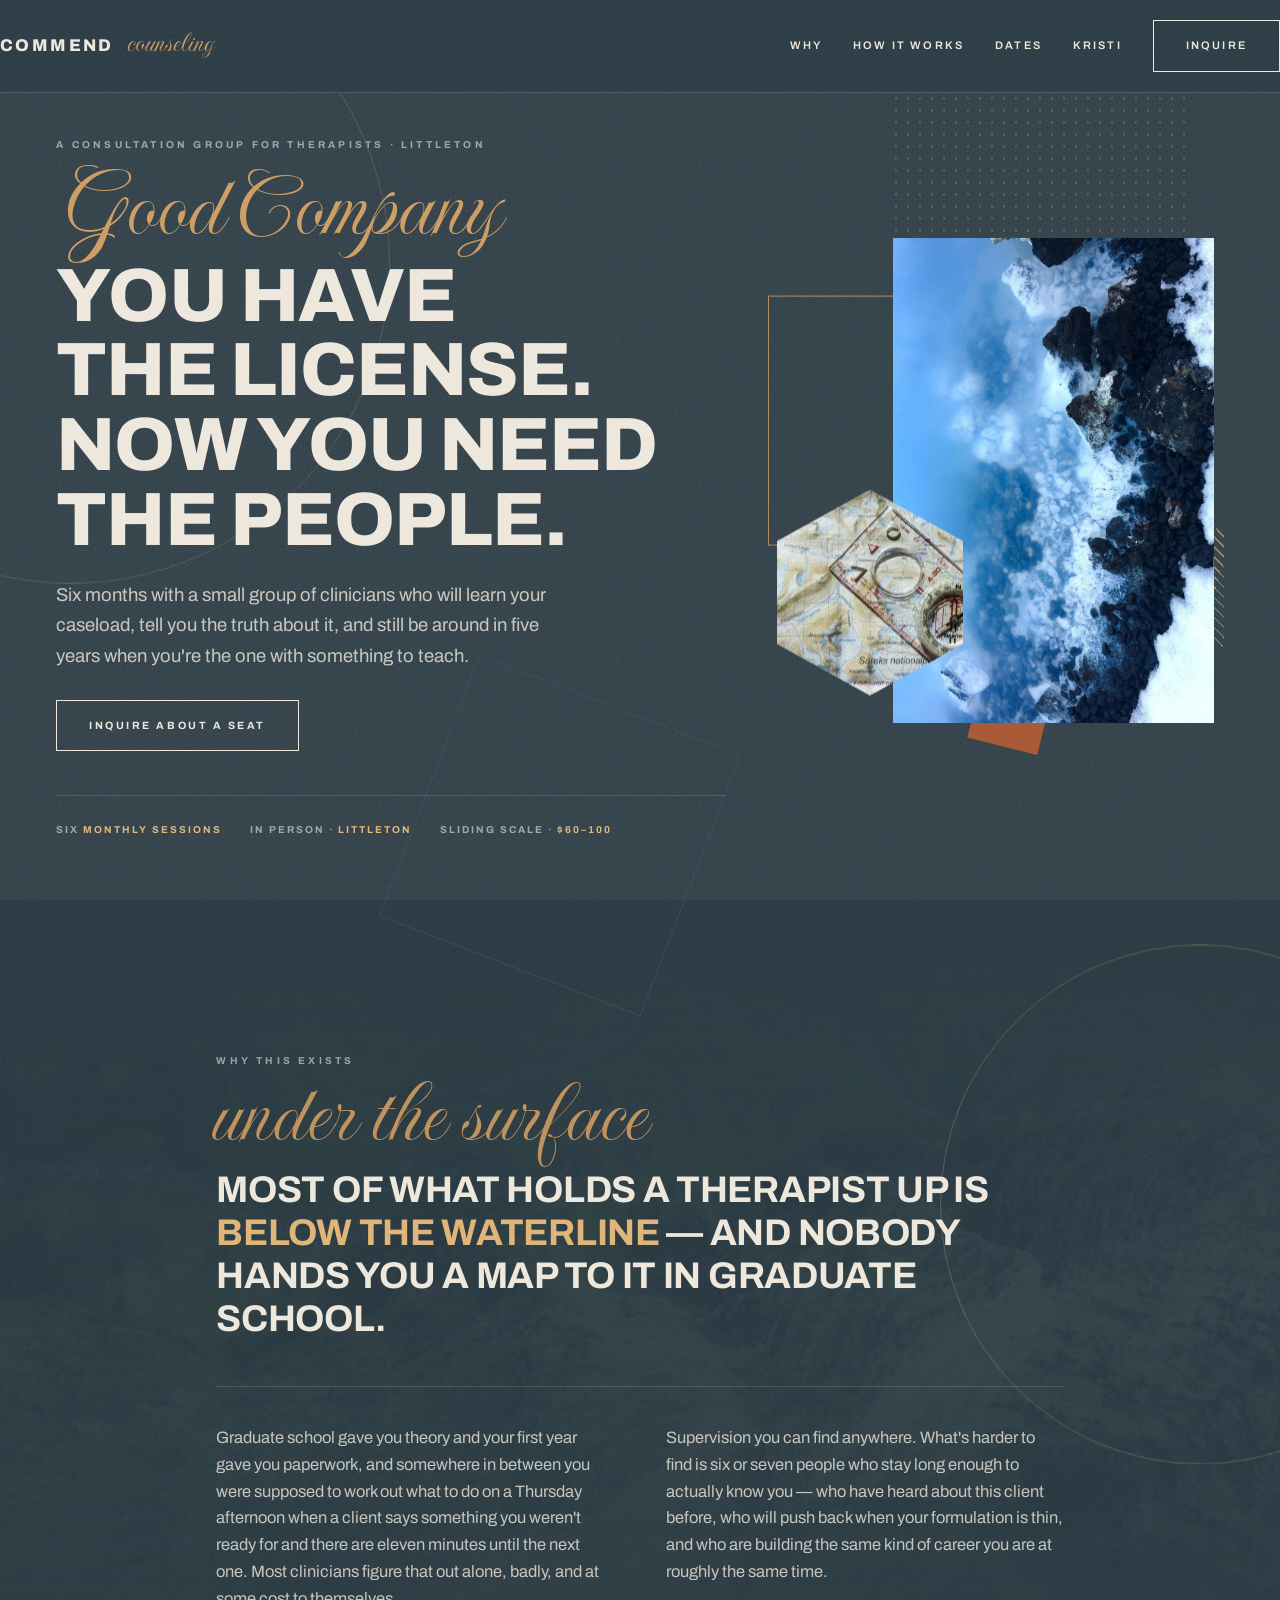
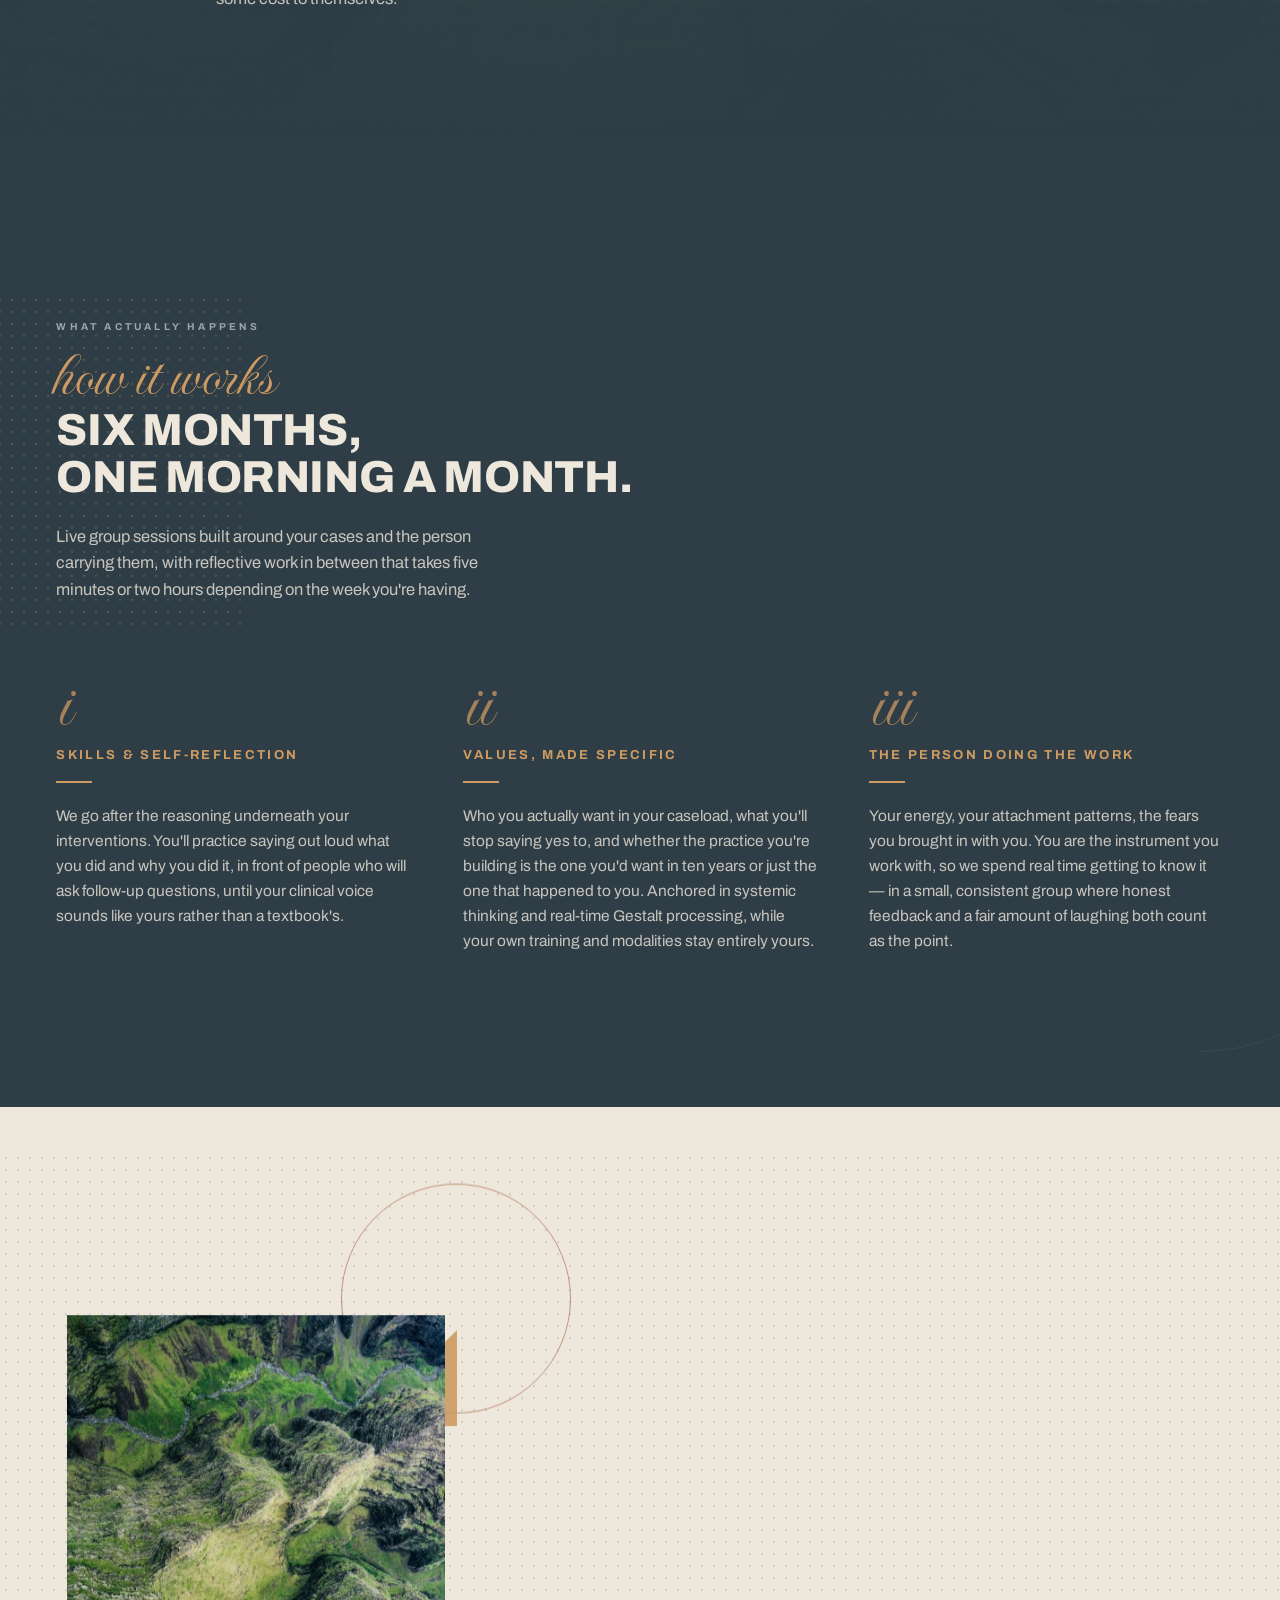
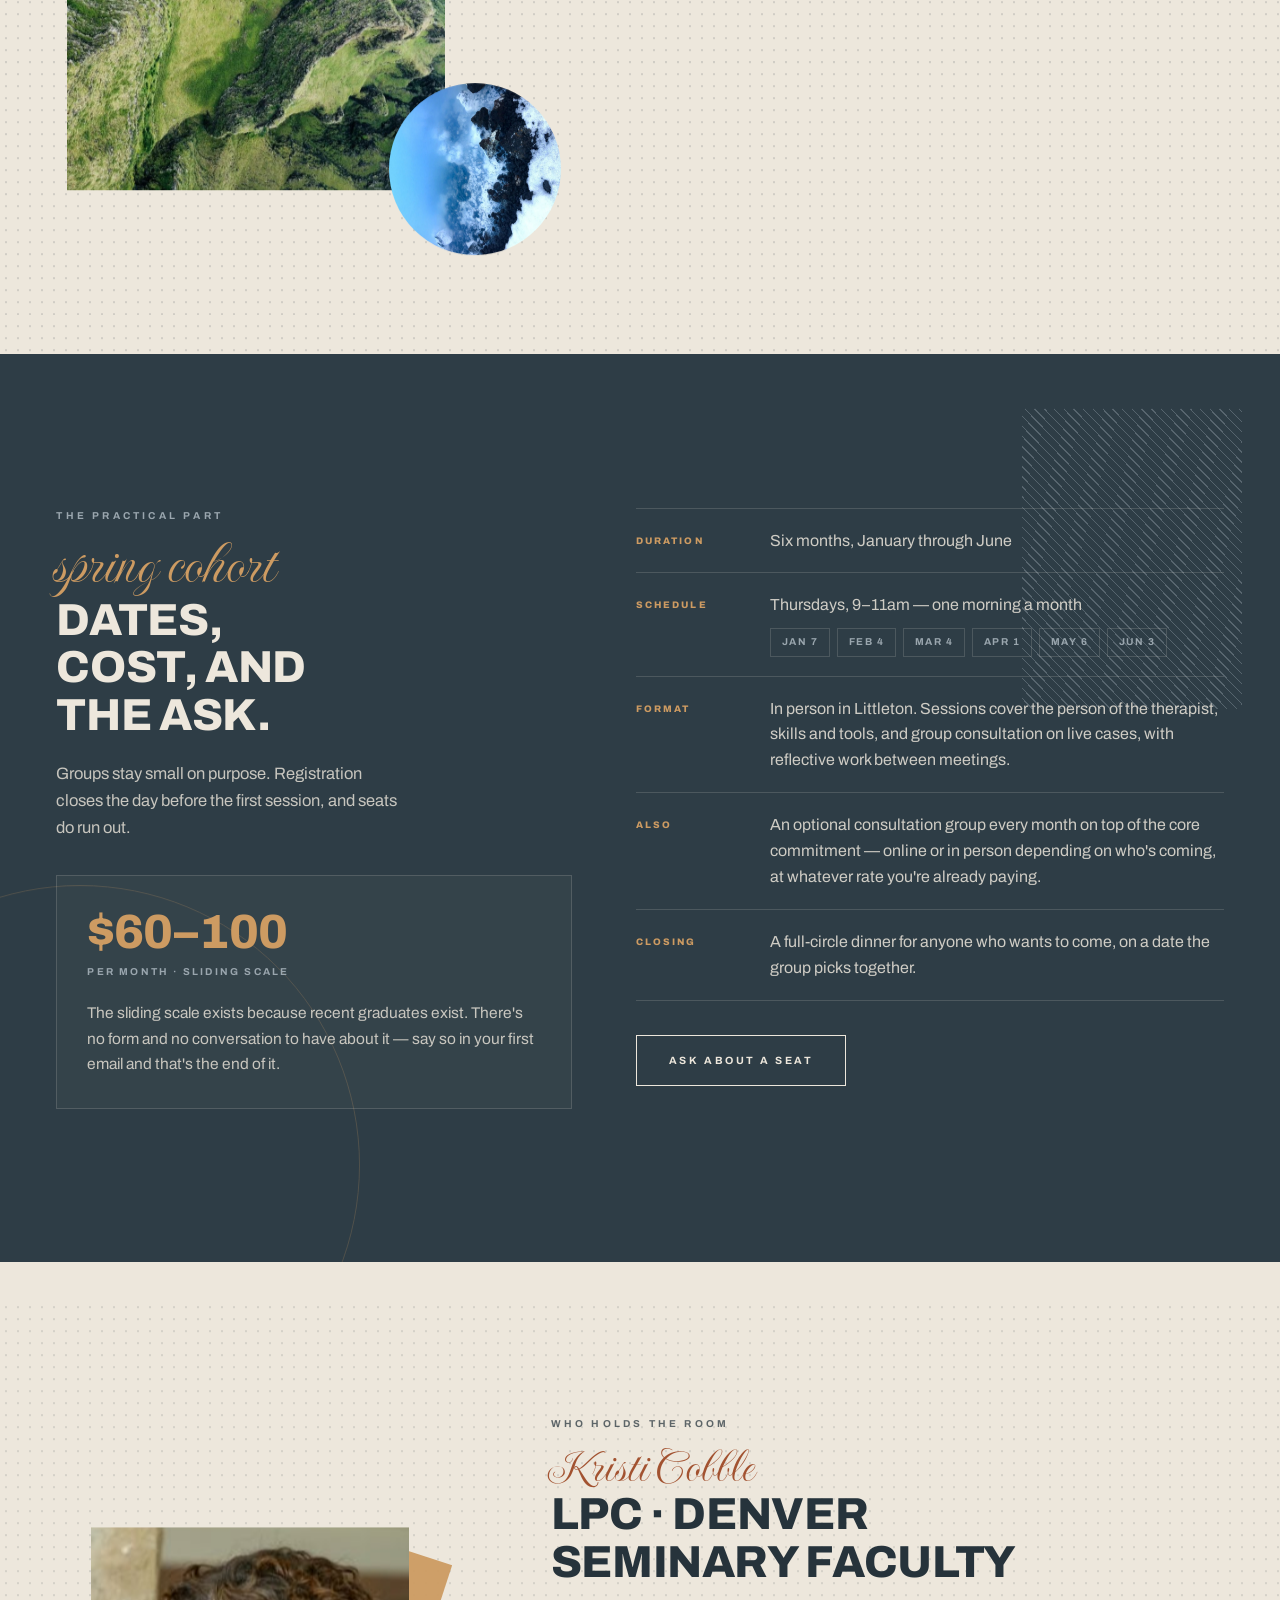
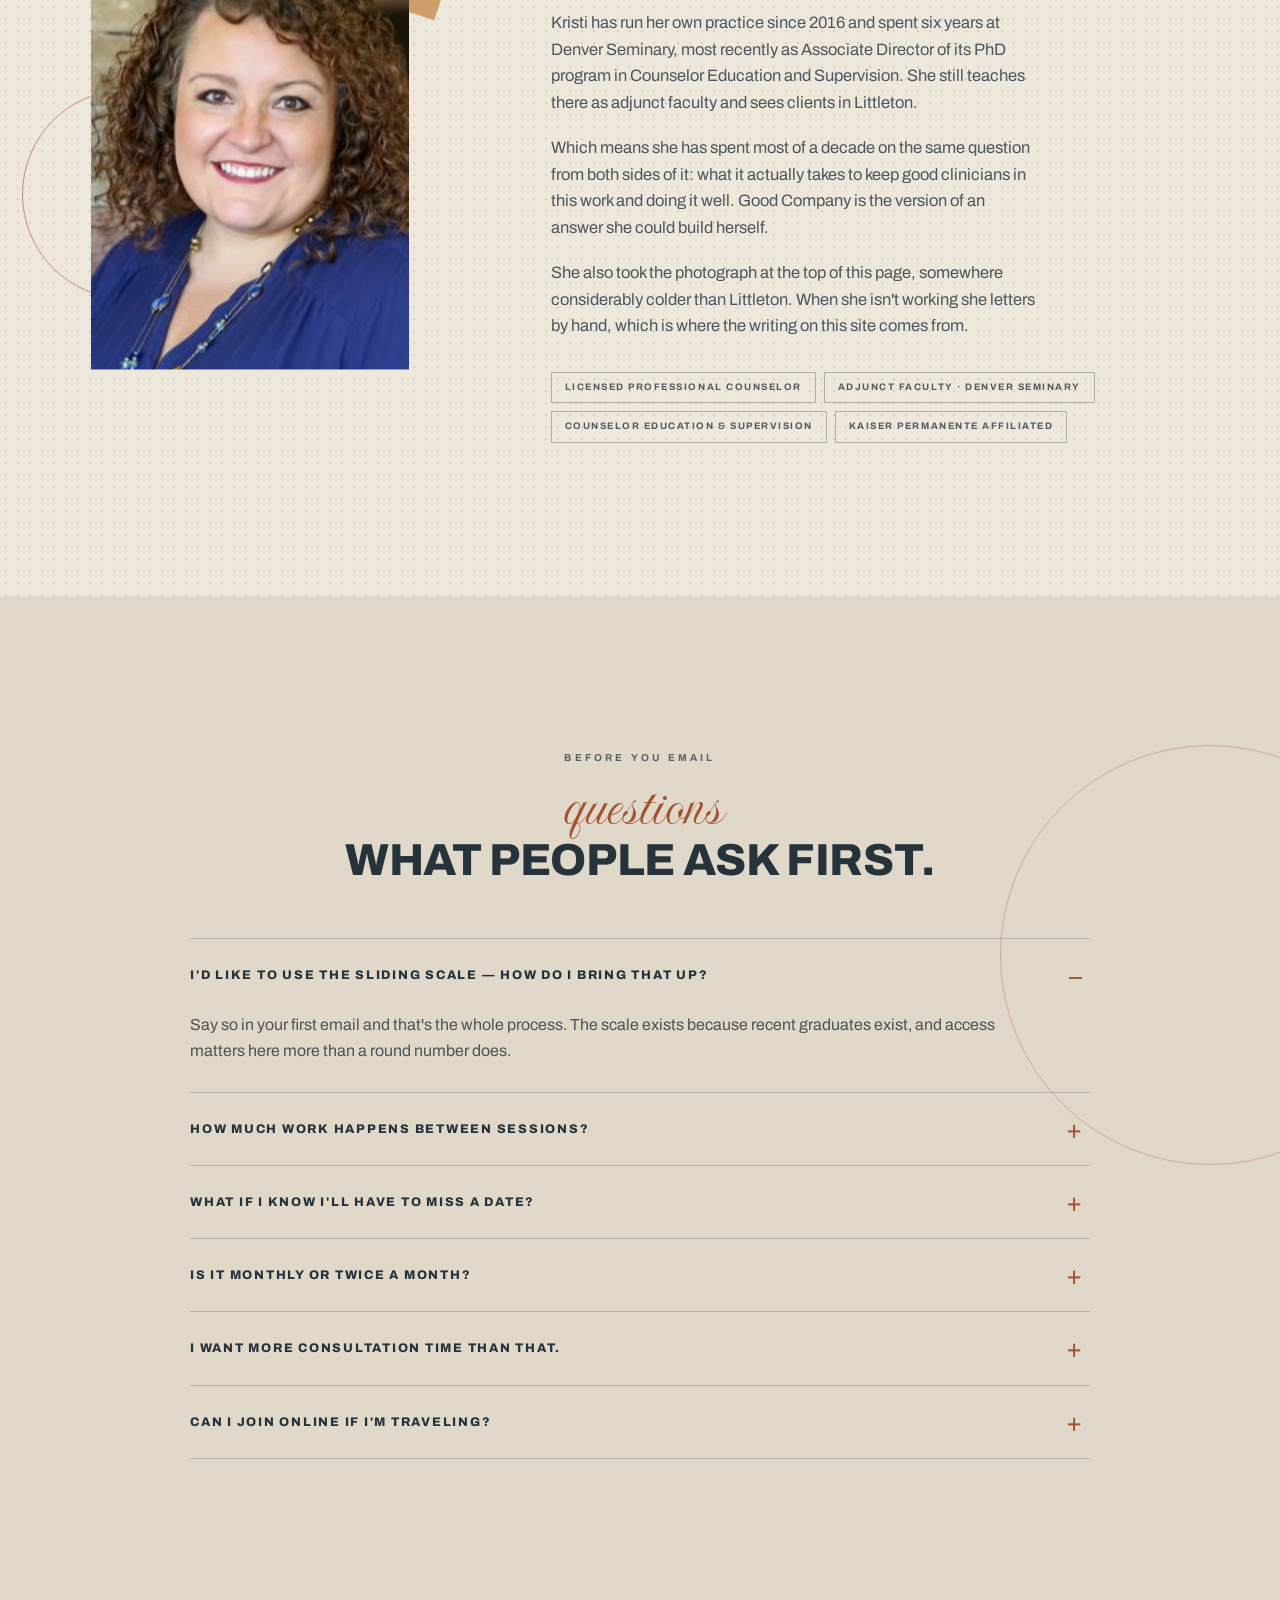
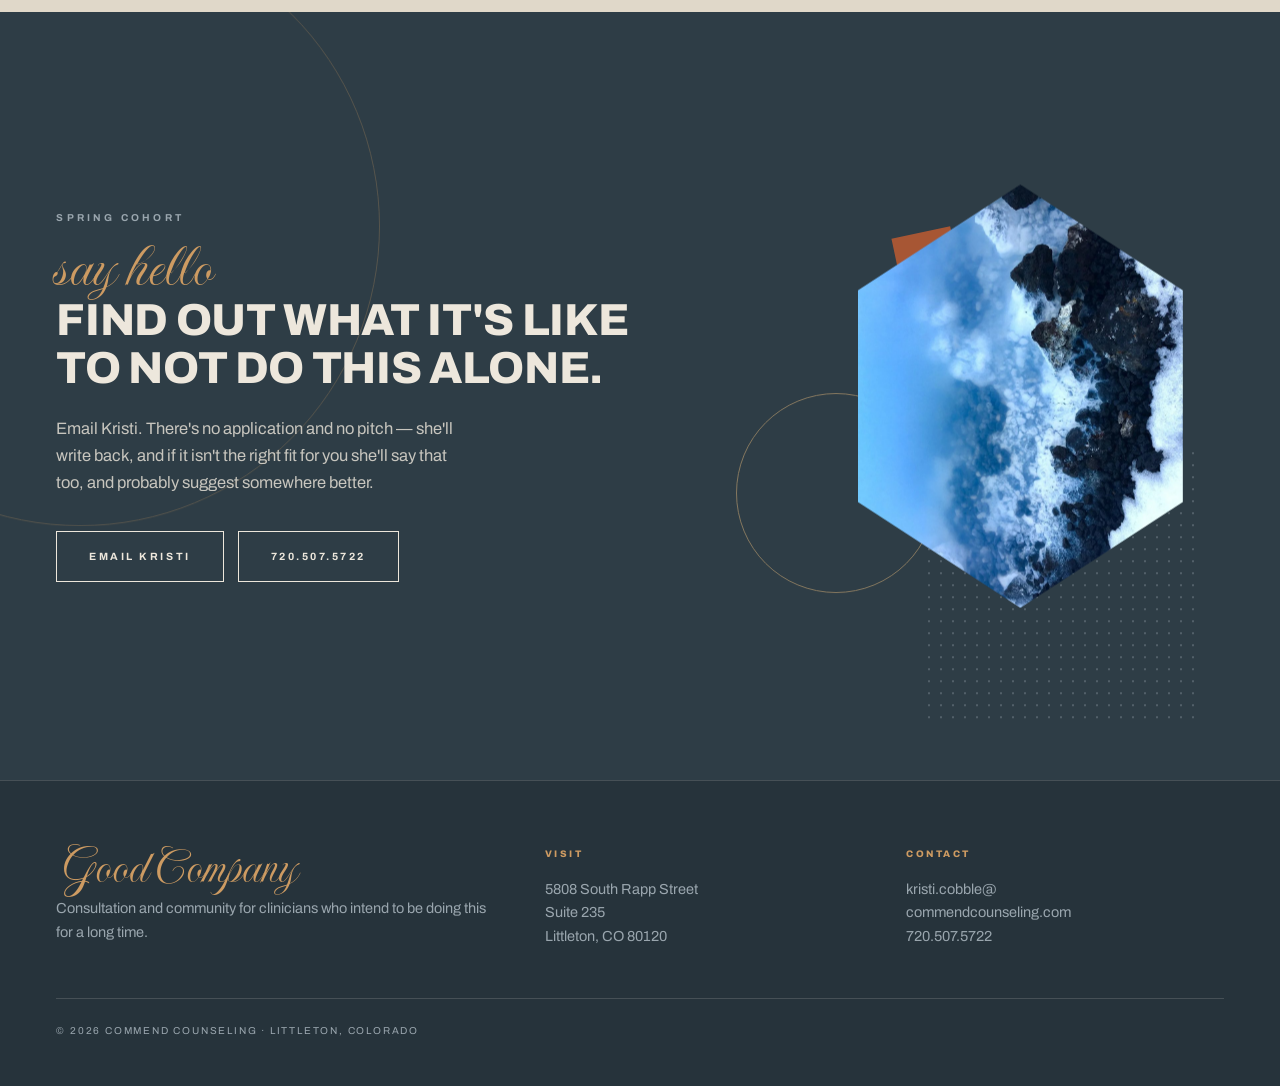
==== index.html @ 07014cbd "Commend Counseling homepage visual direction" ====
<!DOCTYPE html>
<html lang="en">
<head>
<meta charset="utf-8">
<meta name="viewport" content="width=device-width, initial-scale=1">
<title>Good Company — A Consultation Group for Therapists · Commend Counseling, Littleton CO</title>
<meta name="description" content="A six-month consultation group in Littleton, Colorado for therapists early in private practice. Monthly in-person sessions, case consultation, and a small group that stays. Led by Kristi Cobble, LPC.">
<link rel="canonical" href="https://losmanzanos.github.io/Kristi/">
<meta name="theme-color" content="#2E3D46">
<meta name="robots" content="noindex,nofollow">

<meta property="og:type" content="website">
<meta property="og:site_name" content="Commend Counseling">
<meta property="og:url" content="https://losmanzanos.github.io/Kristi/">
<meta property="og:title" content="Good Company — a consultation group for therapists">
<meta property="og:description" content="A six-month consultation group in Littleton, Colorado for therapists early in private practice. Monthly in-person sessions, case consultation, and a small group that stays. Led by Kristi Cobble, LPC.">
<meta property="og:image" content="https://losmanzanos.github.io/Kristi/og-image.jpg">
<meta property="og:image:width" content="1200">
<meta property="og:image:height" content="630">
<meta property="og:image:alt" content="Glacial water meeting black volcanic rock, with the words You have the license. Now you need the people.">

<meta name="twitter:card" content="summary_large_image">
<meta name="twitter:title" content="Good Company — a consultation group for therapists">
<meta name="twitter:description" content="A six-month consultation group in Littleton, Colorado for therapists early in private practice. Monthly in-person sessions, case consultation, and a small group that stays. Led by Kristi Cobble, LPC.">
<meta name="twitter:image" content="https://losmanzanos.github.io/Kristi/og-image.jpg">

<link rel="icon" href="favicon-32.png" sizes="32x32" type="image/png">
<link rel="icon" href="icon-512.png" sizes="512x512" type="image/png">
<link rel="apple-touch-icon" href="apple-touch-icon.png">

<link rel="preconnect" href="https://fonts.googleapis.com">
<link rel="preconnect" href="https://fonts.gstatic.com" crossorigin>
<link href="https://fonts.googleapis.com/css2?family=Archivo:wght@400;500;600;700;800&family=Imperial+Script&display=swap" rel="stylesheet">
<style>
:root{
  /* ground — deep slate, not black */
  --slate:#2E3D46;
  --slate-dp:#26333B;
  --slate-lt:#3B4C56;
  --line:rgba(237,231,220,.16);

  /* warm relief */
  --bone:#EDE7DC;
  --bone-2:#E0D8C9;

  /* warmth — lightness corrected for AA at small sizes */
  --brass:#CD9B62;      /* 4.52:1 on slate  (was #C89153 = 4.08, failed) */
  --brass-lt:#DFB57A;   /* 5.89:1 on slate */
  --ember:#A25230;      /* 4.51:1 on bone   (was #AE5834 = 4.02, failed) */
  --ember-lt:#AE5834;   /* decorative only, large sizes */

  --mute:#9AA6AE;       /* 4.51:1 on slate  (was #93A0A8 = 4.18, failed) */

  --sans:"Archivo","Helvetica Neue",Arial,sans-serif;
  --hand:"Imperial Script",cursive;

  --maxw:1300px;
  --gutter:clamp(20px,4.4vw,64px);
  --sy:clamp(95px,12vw,175px);
}
*{box-sizing:border-box;margin:0;padding:0}
html{scroll-behavior:smooth}
body{
  font-family:var(--sans);background:var(--slate);color:var(--bone);
  opacity:0;transition:opacity .28s ease;

  -webkit-font-smoothing:antialiased;overflow-x:hidden;line-height:1.62;font-size:16.5px;
}
img{display:block;max-width:100%}
.wrap{max-width:var(--maxw);margin:0 auto;padding:0 var(--gutter);position:relative;z-index:4}

.grain{position:fixed;inset:0;z-index:900;pointer-events:none;opacity:.34;mix-blend-mode:overlay}
.grain svg{width:100%;height:100%}

/* ---------- geometry (v3 vocabulary, v4 palette) ---------- */
.geo{position:absolute;pointer-events:none;z-index:1;will-change:transform}
.g-frame{border:1.5px solid currentColor}
.g-ring{border:1.5px solid currentColor;border-radius:50%}
.g-arc{border:1.5px solid currentColor;border-radius:50%;
  clip-path:polygon(50% 50%,100% 0,100% 100%,50% 100%)}
.g-fill{background:currentColor}
.g-dot{background-image:radial-gradient(currentColor 1.1px,transparent 1.1px);background-size:12px 12px}
.g-hatch{background-image:repeating-linear-gradient(46deg,currentColor 0 1px,transparent 1px 7px)}

.cut-hex{clip-path:polygon(50% 0,100% 25%,100% 75%,50% 100%,0 75%,0 25%)}
.cut-tri{clip-path:polygon(0 100%,100% 100%,100% 0)}

/* photo shapes — natural color, no overlays */
.ph{position:absolute;overflow:hidden;z-index:2;will-change:transform}
.ph img{width:100%;height:100%;object-fit:cover}
.sh-circ{border-radius:50%}

/* ---------- nav ---------- */
nav{position:sticky;top:0;z-index:100;background:rgba(46,61,70,.93);backdrop-filter:blur(12px);
  border-bottom:1px solid var(--line)}
.nav-in{display:flex;align-items:center;justify-content:space-between;gap:28px;padding:20px 0}
.brand{text-decoration:none;display:flex;align-items:baseline;gap:12px}
.brand b{font-size:17px;font-weight:800;letter-spacing:.14em;text-transform:uppercase;color:var(--bone)}
.brand i{font-family:var(--hand);font-style:normal;font-size:30px;color:var(--brass);line-height:.7}
.nav-links{display:flex;gap:clamp(16px,2.4vw,36px);align-items:center}
.nav-links a{color:var(--bone);text-decoration:none;font-size:11px;letter-spacing:.2em;
  text-transform:uppercase;font-weight:600;transition:color .3s}
.nav-links a:hover{color:var(--brass-lt)}

.btn{display:inline-block;border:1.5px solid currentColor;color:var(--bone);
  padding:16px 32px;font-size:10.5px;letter-spacing:.24em;text-transform:uppercase;
  font-weight:700;text-decoration:none;transition:background .35s,color .35s,border-color .35s}
.btn:hover{background:var(--brass);border-color:var(--brass);color:var(--slate-dp)}
.btn-dark{color:var(--slate-dp)}
.btn-dark:hover{background:var(--slate-dp);border-color:var(--slate-dp);color:var(--bone)}

/* ---------- type ---------- */
h1{font-size:clamp(38px,5.9vw,84px);line-height:.99;text-transform:uppercase;font-weight:800;letter-spacing:-.012em;text-wrap:balance;overflow-wrap:break-word}
h2{font-size:clamp(26px,3.5vw,46px);line-height:1.06;text-transform:uppercase;font-weight:800;letter-spacing:-.008em;text-wrap:balance;overflow-wrap:break-word}
h3{font-size:13px;letter-spacing:.18em;text-transform:uppercase;font-weight:700;color:var(--brass)}
.hand{font-family:var(--hand);font-weight:400;line-height:.78;letter-spacing:0;text-transform:none;color:var(--brass);display:block}
.hand-xl{font-size:clamp(50px,7.2vw,100px);opacity:.92}
.hand-lg{font-size:clamp(38px,4.9vw,66px)}
.hand-hero{font-size:clamp(58px,7.6vw,112px);line-height:.82}
.hand-md{font-size:clamp(32px,3.9vw,50px)}
.eyebrow{font-size:10px;letter-spacing:.32em;text-transform:uppercase;color:var(--mute);font-weight:700;display:block;margin-bottom:16px}
p{color:rgba(237,231,220,.80);font-size:16.5px}
.lead{font-size:18.5px;line-height:1.66;max-width:46ch}
.lt{background:var(--bone);color:var(--slate-dp)}
.lt h1,.lt h2{color:var(--slate-dp)}
.lt p{color:rgba(38,51,59,.80)}
.lt .eyebrow{color:rgba(38,51,59,.72)}      /* 4.55:1 — was .52 and failed */
.lt .hand{color:var(--ember)}
.lt h3{color:var(--ember)}

section{position:relative;overflow:hidden}
.sec{padding:var(--sy) 0}

/* ---------- hero ---------- */
.hero{padding:clamp(20px,2.6vw,40px) 0 clamp(32px,4vw,60px);
  min-height:calc(100vh - var(--navh,76px));
  min-height:calc(100svh - var(--navh,76px));
  display:flex;align-items:center}
/* --hs is set by script when the block is taller than the first screen */
.hero-copy{--hs:1}
.hero-copy h1{font-size:calc(clamp(38px,5.9vw,84px) * var(--hs))}
.hero-copy .hand-hero{font-size:calc(clamp(58px,7.6vw,112px) * var(--hs))}
.hero-copy .lead{font-size:calc(18.5px * var(--hs));margin-top:calc(22px * var(--hs))}
.hero-copy .eyebrow{margin-bottom:calc(14px * var(--hs))}
.hero-facts{margin-top:calc(30px * var(--hs));padding-top:calc(20px * var(--hs))}
.hero-in{display:grid;grid-template-columns:1.2fr .8fr;gap:clamp(26px,4vw,58px);align-items:center;width:100%}
.hero-copy{position:relative;z-index:6}
.hero-stage{position:relative;height:clamp(340px,42vw,505px)}
.hero-facts{display:flex;flex-wrap:wrap;gap:28px;margin-top:44px;padding-top:26px;border-top:1px solid var(--line)}
.hero-facts div{font-size:10px;letter-spacing:.2em;text-transform:uppercase;color:var(--mute);font-weight:700}
.hero-facts b{color:var(--brass-lt);font-weight:700}

/* ---------- statement ---------- */
.stmt-bg{position:absolute;inset:0;z-index:0}
.stmt-bg img{width:100%;height:124%;object-fit:cover;object-position:50% 38%;opacity:.28}
.stmt-bg::after{content:"";position:absolute;inset:0;
  background:linear-gradient(180deg,var(--slate) 1%,rgba(46,61,70,.74) 45%,var(--slate) 99%)}
.stmt-in{position:relative;z-index:5;max-width:960px}
.stmt-big{font-size:clamp(23px,2.9vw,39px);line-height:1.15;font-weight:700;text-transform:uppercase;letter-spacing:-.008em;margin-bottom:36px}
.stmt-big u{text-decoration:none;color:var(--brass-lt)}
.stmt-cols{display:grid;grid-template-columns:1fr 1fr;gap:52px;margin-top:46px;padding-top:38px;border-top:1px solid var(--line)}

/* ---------- three ---------- */
.three-head{max-width:760px;margin-bottom:74px}
.three-grid{display:grid;grid-template-columns:repeat(3,1fr);gap:clamp(26px,4vw,56px);position:relative;z-index:4}
.step .n{font-family:var(--hand);font-size:74px;line-height:.7;color:var(--brass);opacity:.75;display:block;margin-bottom:16px}
.step h3{margin-bottom:14px}
.step .hr{width:36px;height:2px;background:var(--brass);margin-bottom:20px}
.step p{font-size:15.5px}

/* ---------- quote ---------- */
.q-in{display:grid;grid-template-columns:1fr 1.1fr;gap:clamp(30px,5vw,78px);align-items:center}
.q-stage{position:relative;height:clamp(400px,48vw,540px)}
.q-text{font-size:clamp(22px,2.7vw,35px);line-height:1.14;font-weight:800;text-transform:uppercase;letter-spacing:-.01em}
.q-attr{margin-top:28px;font-size:10px;letter-spacing:.26em;text-transform:uppercase;color:var(--ember);font-weight:700}

/* ---------- details ---------- */
.d-in{display:grid;grid-template-columns:1fr 1.14fr;gap:clamp(34px,5vw,78px);align-items:start}
.dl{border-top:1px solid var(--line)}
.dl>div{display:grid;grid-template-columns:112px 1fr;gap:22px;padding:19px 0;border-bottom:1px solid var(--line)}
.dl dt{font-size:9.5px;letter-spacing:.22em;text-transform:uppercase;color:var(--brass);font-weight:800;padding-top:6px}
.dl dd{font-size:16px;color:rgba(237,231,220,.84)}
.chips{display:flex;flex-wrap:wrap;gap:7px;margin-top:10px}
.chips span{border:1px solid var(--line);padding:5px 11px;font-size:10px;letter-spacing:.14em;text-transform:uppercase;font-weight:700;color:var(--mute)}
.pricebox{margin-top:34px;border:1.5px solid var(--line);padding:32px 30px;background:rgba(237,231,220,.03)}
.pricebox .n{font-size:48px;font-weight:800;line-height:1;color:var(--brass);letter-spacing:-.02em}
.pricebox small{display:block;font-size:10px;letter-spacing:.22em;text-transform:uppercase;color:var(--mute);font-weight:700;margin:8px 0 20px}

/* ---------- kristi ---------- */
.k-in{display:grid;grid-template-columns:.78fr 1.22fr;gap:clamp(34px,5vw,78px);align-items:center}
.k-stage{position:relative;height:clamp(380px,44vw,470px)}
.k-creds{display:flex;flex-wrap:wrap;gap:8px;margin-top:32px}
.k-creds span{border:1px solid rgba(38,51,59,.3);padding:7px 13px;font-size:9.5px;letter-spacing:.16em;text-transform:uppercase;color:rgba(38,51,59,.78);font-weight:700}

/* ---------- faq ---------- */
.faq-list{max-width:900px;margin:54px auto 0;border-top:1px solid rgba(38,51,59,.22);position:relative;z-index:4}
details{border-bottom:1px solid rgba(38,51,59,.22)}
summary{list-style:none;cursor:pointer;padding:26px 52px 26px 0;position:relative;
  font-size:12.5px;letter-spacing:.14em;text-transform:uppercase;font-weight:800;color:var(--slate-dp);transition:color .3s}
summary::-webkit-details-marker{display:none}
summary:hover{color:var(--ember)}
summary::after{content:"+";position:absolute;right:6px;top:50%;transform:translateY(-50%);font-size:26px;font-weight:400;color:var(--ember);line-height:1}
details[open] summary::after{content:"–"}
details p{padding:0 60px 28px 0;font-size:16px}

/* ---------- contact ---------- */
.c-in{display:grid;grid-template-columns:1.08fr .92fr;gap:clamp(34px,5vw,78px);align-items:center}
.c-stage{position:relative;height:clamp(340px,42vw,460px)}

footer{background:var(--slate-dp);border-top:1px solid var(--line);padding:66px 0 46px;position:relative;z-index:5}
.f-in{display:grid;grid-template-columns:1.4fr 1fr 1fr;gap:44px}
footer a{color:var(--mute);text-decoration:none}
footer a:hover{color:var(--brass-lt)}
.f-h{font-size:9.5px;letter-spacing:.26em;text-transform:uppercase;color:var(--brass);font-weight:800;margin-bottom:16px}
.f-in p{font-size:14.5px;color:var(--mute)}
.f-bot{margin-top:50px;padding-top:24px;border-top:1px solid var(--line);
  font-size:10px;letter-spacing:.18em;text-transform:uppercase;color:var(--mute)}  /* was 60% alpha = 2.70, failed */

.rv{opacity:0;transform:translateY(30px);transition:opacity 1s cubic-bezier(.22,.61,.36,1),transform 1s cubic-bezier(.22,.61,.36,1)}
.rv.in{opacity:1;transform:none}

@media(max-width:980px){
  .hero-in,.stmt-cols,.q-in,.d-in,.k-in,.c-in{grid-template-columns:1fr}
  .three-grid{grid-template-columns:1fr;gap:44px}
  .f-in{grid-template-columns:1fr;gap:30px}
  .hero-stage{height:360px;order:-1}
  .q-stage,.k-stage,.c-stage{height:325px}
  .nav-links a:not(.btn){display:none}
  .hero{min-height:auto}
}
body.ready{opacity:1}
/* failsafe: reveal even if JS never runs */
@keyframes revealFallback{to{opacity:1}}
body{animation:revealFallback 0s 1.5s forwards}
@media (prefers-reduced-motion:reduce){
  body{opacity:1;animation:none}
  .rv{opacity:1;transform:none;transition:none}
}
</style>
</head>
<body>

<svg width="0" height="0" style="position:absolute" aria-hidden="true"><defs>
  <filter id="grainF">
    <feTurbulence type="fractalNoise" baseFrequency="0.8" numOctaves="3" stitchTiles="stitch"/>
    <feColorMatrix type="saturate" values="0"/>
  </filter>
</defs></svg>
<div class="grain"><svg><rect width="100%" height="100%" filter="url(#grainF)" opacity=".4"/></svg></div>

<!-- ============ NAV ============ -->
<nav>
  <div class="wrap nav-in">
    <a class="brand" href="#"><b>Commend</b><i class="brand-mark">counseling</i></a>
    <div class="nav-links">
      <a href="#why">Why</a>
      <a href="#how">How It Works</a>
      <a href="#details">Dates</a>
      <a href="#kristi">Kristi</a>
      <a class="btn" href="#contact">Inquire</a>
    </div>
  </div>
</nav>

<!-- ============ HERO ============ -->
<header class="hero">
  <div class="geo g-ring" data-sp="0.30" style="color:var(--brass);opacity:.26;width:640px;height:640px;left:-250px;top:-70px"></div>
  <div class="geo g-dot"  data-sp="0.55" style="color:rgba(205,155,98,.34);width:300px;height:300px;right:7%;top:4%"></div>
  <div class="geo g-frame" data-sp="-0.35" style="color:var(--slate-lt);opacity:.9;width:280px;height:280px;left:33%;bottom:-70px;transform:rotate(21deg)"></div>

  <div class="wrap hero-in">
    <div class="hero-copy rv">
      <span class="eyebrow">A consultation group for therapists · Littleton</span>
      <span class="hand hand-hero" style="margin:0 0 12px -3px">Good Company</span>
      <h1>You have<br>the license.<br>Now you need<br>the people.</h1>
      <p class="lead">Six months with a small group of clinicians who will learn your caseload, tell you the truth about it, and still be around in five years when you're the one with something to teach.</p>
      <div style="margin-top:calc(28px * var(--hs))"><a class="btn" href="#contact">Inquire about a seat</a></div>
      <div class="hero-facts">
        <div>Six <b>monthly sessions</b></div>
        <div>In person · <b>Littleton</b></div>
        <div>Sliding scale · <b>$60–100</b></div>
      </div>
    </div>

    <div class="hero-stage">
      <div class="ph" data-sp="0.16" style="width:72%;height:96%;right:2%;top:0">
        <img src="kristi-iceberg.jpg" fetchpriority="high" decoding="async" alt="Glacial water meeting black volcanic rock and snow">
      </div>
      <div class="geo g-frame" data-sp="-0.55" style="color:var(--brass);opacity:.8;width:250px;height:250px;left:-2%;top:14%"></div>
      <div class="ph cut-hex" data-sp="0.85" style="width:186px;height:206px;left:0;bottom:7%">
        <img loading="lazy" decoding="async" src="compass-map.jpg" alt="Compass resting on a topographic map">
      </div>
      <div class="geo g-fill" data-sp="-0.9" style="color:var(--ember-lt);opacity:.95;width:72px;height:72px;left:45%;bottom:1%;transform:rotate(14deg)"></div>
      <div class="geo g-hatch" data-sp="1.05" style="color:rgba(223,181,122,.7);width:148px;height:118px;right:0;bottom:15%"></div>
    </div>
  </div>
</header>

<!-- ============ WHY ============ -->
<section class="sec" id="why">
  <div class="stmt-bg"><img loading="lazy" decoding="async" src="terrain-aerial.jpg" alt=""></div>
  <div class="geo g-ring" data-sp="0.45" style="color:var(--brass-lt);opacity:.28;width:520px;height:520px;right:-180px;top:8%"></div>
  <div class="wrap stmt-in rv">
    <span class="eyebrow">Why this exists</span>
    <span class="hand hand-xl" style="margin:-8px 0 20px -8px">under the surface</span>
    <div class="stmt-big">Most of what holds a therapist up is <u>below the waterline</u> — and nobody hands you a map to it in graduate school.</div>
    <div class="stmt-cols">
      <p>Graduate school gave you theory and your first year gave you paperwork, and somewhere in between you were supposed to work out what to do on a Thursday afternoon when a client says something you weren't ready for and there are eleven minutes until the next one. Most clinicians figure that out alone, badly, and at some cost to themselves.</p>
      <p>Supervision you can find anywhere. What's harder to find is six or seven people who stay long enough to actually know you — who have heard about this client before, who will push back when your formulation is thin, and who are building the same kind of career you are at roughly the same time.</p>
    </div>
  </div>
</section>

<!-- ============ HOW ============ -->
<section class="sec" id="how">
  <div class="geo g-dot" data-sp="0.40" style="color:rgba(205,155,98,.26);width:340px;height:340px;left:-90px;top:12%"></div>
  <div class="geo g-arc" data-sp="-0.50" style="color:var(--slate-lt);opacity:.95;width:400px;height:400px;right:-120px;bottom:6%"></div>
  <div class="wrap">
    <div class="three-head rv">
      <span class="eyebrow">What actually happens</span>
      <span class="hand hand-lg" style="margin:0 0 6px -6px">how it works</span>
      <h2>Six months,<br>one morning a month.</h2>
      <p style="margin-top:22px;max-width:52ch">Live group sessions built around your cases and the person carrying them, with reflective work in between that takes five minutes or two hours depending on the week you're having.</p>
    </div>
    <div class="three-grid">
      <div class="step rv">
        <span class="n">i</span>
        <h3>Skills &amp; Self-Reflection</h3><div class="hr"></div>
        <p>We go after the reasoning underneath your interventions. You'll practice saying out loud what you did and why you did it, in front of people who will ask follow-up questions, until your clinical voice sounds like yours rather than a textbook's.</p>
      </div>
      <div class="step rv">
        <span class="n">ii</span>
        <h3>Values, Made Specific</h3><div class="hr"></div>
        <p>Who you actually want in your caseload, what you'll stop saying yes to, and whether the practice you're building is the one you'd want in ten years or just the one that happened to you. Anchored in systemic thinking and real-time Gestalt processing, while your own training and modalities stay entirely yours.</p>
      </div>
      <div class="step rv">
        <span class="n">iii</span>
        <h3>The Person Doing The Work</h3><div class="hr"></div>
        <p>Your energy, your attachment patterns, the fears you brought in with you. You are the instrument you work with, so we spend real time getting to know it — in a small, consistent group where honest feedback and a fair amount of laughing both count as the point.</p>
      </div>
    </div>
  </div>
</section>

<!-- ============ QUOTE ============ -->
<section class="sec lt">
  <div class="geo g-dot" data-sp="0.35" style="color:rgba(38,51,59,.14);width:100%;height:100%;left:0;top:0"></div>
  <div class="wrap q-in">
    <div class="q-stage">
      <div class="ph" data-sp="0.20" style="width:72%;height:88%;left:2%;top:6%">
        <img loading="lazy" decoding="async" src="terrain-aerial.jpg" alt="Aerial view of green ridgelines and ravines">
      </div>
      <div class="geo g-ring" data-sp="-0.70" style="color:var(--ember);opacity:.55;width:230px;height:230px;right:2%;top:0"></div>
      <div class="ph sh-circ" data-sp="0.95" style="width:172px;height:172px;right:4%;bottom:4%">
        <img loading="lazy" decoding="async" src="kristi-iceberg.jpg" alt="">
      </div>
      <div class="geo g-fill cut-tri" data-sp="-1.0" style="color:var(--brass);opacity:.9;width:96px;height:96px;left:58%;top:2%"></div>
    </div>
    <div class="rv">
      <span class="eyebrow">The thing nobody says out loud</span>
      <div class="q-text">Too many good clinicians leave this field for reasons that have almost nothing to do with the clinical work.</div>
      <div class="q-attr">Kristi Cobble, LPC · Founder</div>
      <p style="margin-top:30px;max-width:46ch">She spent six years inside counselor education watching it happen, which is most of why this group exists at all.</p>
    </div>
  </div>
</section>

<!-- ============ DETAILS ============ -->
<section class="sec" id="details">
  <div class="geo g-ring" data-sp="0.50" style="color:var(--brass);opacity:.22;width:560px;height:560px;left:-200px;bottom:-140px"></div>
  <div class="geo g-hatch" data-sp="-0.45" style="color:rgba(154,166,174,.4);width:220px;height:300px;right:3%;top:8%"></div>
  <div class="wrap d-in">
    <div class="rv">
      <span class="eyebrow">The practical part</span>
      <span class="hand hand-lg" style="margin:0 0 8px -6px">spring cohort</span>
      <h2>Dates,<br>cost, and<br>the ask.</h2>
      <p style="margin-top:22px;max-width:38ch">Groups stay small on purpose. Registration closes the day before the first session, and seats do run out.</p>
      <div class="pricebox">
        <div class="n">$60–100</div>
        <small>per month · sliding scale</small>
        <p style="font-size:15.5px">The sliding scale exists because recent graduates exist. There's no form and no conversation to have about it — say so in your first email and that's the end of it.</p>
      </div>
    </div>
    <div class="rv">
      <dl class="dl">
        <div><dt>Duration</dt><dd>Six months, January through June</dd></div>
        <div><dt>Schedule</dt><dd>Thursdays, 9–11am — one morning a month
          <div class="chips"><span>Jan 7</span><span>Feb 4</span><span>Mar 4</span><span>Apr 1</span><span>May 6</span><span>Jun 3</span></div>
        </dd></div>
        <div><dt>Format</dt><dd>In person in Littleton. Sessions cover the person of the therapist, skills and tools, and group consultation on live cases, with reflective work between meetings.</dd></div>
        <div><dt>Also</dt><dd>An optional consultation group every month on top of the core commitment — online or in person depending on who's coming, at whatever rate you're already paying.</dd></div>
        <div><dt>Closing</dt><dd>A full-circle dinner for anyone who wants to come, on a date the group picks together.</dd></div>
      </dl>
      <div style="margin-top:34px"><a class="btn" href="#contact">Ask about a seat</a></div>
    </div>
  </div>
</section>

<!-- ============ KRISTI ============ -->
<section class="sec lt">
  <div class="geo g-dot" data-sp="0.30" style="color:rgba(38,51,59,.12);width:100%;height:100%;left:0;top:0"></div>
  <div class="wrap k-in">
    <div class="k-stage">
      <div class="ph" data-sp="0.18" style="width:74%;height:94%;left:8%;top:3%">
        <img loading="lazy" decoding="async" src="kristi-headshot.jpg" alt="Kristi Cobble, LPC">
      </div>
      <div class="geo g-ring" data-sp="-0.65" style="color:var(--ember);opacity:.6;width:210px;height:210px;left:-8%;bottom:2%"></div>
      <div class="geo g-fill" data-sp="0.90" style="color:var(--brass);opacity:.95;width:58px;height:58px;right:8%;top:8%;transform:rotate(18deg)"></div>
    </div>
    <div class="rv">
      <span class="eyebrow">Who holds the room</span>
      <span class="hand hand-md" style="margin:0 0 4px -4px">Kristi Cobble</span>
      <h2>LPC · Denver<br>Seminary faculty</h2>
      <p style="margin-top:24px;max-width:54ch">Kristi has run her own practice since 2016 and spent six years at Denver Seminary, most recently as Associate Director of its PhD program in Counselor Education and Supervision. She still teaches there as adjunct faculty and sees clients in Littleton.</p>
      <p style="margin-top:18px;max-width:54ch">Which means she has spent most of a decade on the same question from both sides of it: what it actually takes to keep good clinicians in this work and doing it well. Good Company is the version of an answer she could build herself.</p>
      <p style="margin-top:18px;max-width:54ch">She also took the photograph at the top of this page, somewhere considerably colder than Littleton. When she isn't working she letters by hand, which is where the writing on this site comes from.</p>
      <div class="k-creds">
        <span>Licensed Professional Counselor</span>
        <span>Adjunct Faculty · Denver Seminary</span>
        <span>Counselor Education &amp; Supervision</span>
        <span>Kaiser Permanente affiliated</span>
      </div>
    </div>
  </div>
</section>

<!-- ============ FAQ ============ -->
<section class="sec lt" style="background:var(--bone-2)">
  <div class="geo g-ring" data-sp="0.40" style="color:rgba(162,82,48,.32);width:420px;height:420px;right:-140px;top:10%"></div>
  <div class="wrap">
    <div style="text-align:center;max-width:660px;margin:0 auto" class="rv">
      <span class="eyebrow">Before you email</span>
      <span class="hand hand-lg">questions</span>
      <h2 style="margin-top:6px">What people ask first.</h2>
    </div>
    <div class="faq-list rv">
      <details open><summary>I'd like to use the sliding scale — how do I bring that up?</summary><p>Say so in your first email and that's the whole process. The scale exists because recent graduates exist, and access matters here more than a round number does.</p></details>
      <details><summary>How much work happens between sessions?</summary><p>The between-session exercises are written to work either as a five-minute skim or a two-hour reflection, and you decide which kind of month you're having. This is meant to add to your life rather than thin it out further.</p></details>
      <details><summary>What if I know I'll have to miss a date?</summary><p>Plan on missing no more than one session across the six months. The group asks for that because cohesion is most of what makes it work.</p></details>
      <details><summary>Is it monthly or twice a month?</summary><p>Monthly. It changed in December 2025, after participant feedback and a realistic look at post-graduate budgets.</p></details>
      <details><summary>I want more consultation time than that.</summary><p>There's an optional consultation group every month on top of the core commitment, at the same rate you're already paying. RSVP whenever you want to come.</p></details>
      <details><summary>Can I join online if I'm traveling?</summary><p>The monthly Good Company sessions are in person only. The optional consultation sessions run both online and in person, depending on who's coming that month.</p></details>
    </div>
  </div>
</section>

<!-- ============ CONTACT ============ -->
<section class="sec" id="contact">
  <div class="geo g-ring" data-sp="0.50" style="color:var(--brass);opacity:.26;width:600px;height:600px;left:-220px;top:-120px"></div>
  <div class="geo g-dot" data-sp="-0.40" style="color:rgba(154,166,174,.34);width:280px;height:280px;right:6%;bottom:6%"></div>
  <div class="wrap c-in">
    <div class="rv">
      <span class="eyebrow">Spring cohort</span>
      <span class="hand hand-lg" style="margin:0 0 6px -6px">say hello</span>
      <h2>Find out what it's like<br>to not do this alone.</h2>
      <p style="margin-top:24px;max-width:46ch">Email Kristi. There's no application and no pitch — she'll write back, and if it isn't the right fit for you she'll say that too, and probably suggest somewhere better.</p>
      <div style="margin-top:34px;display:flex;gap:14px;flex-wrap:wrap">
        <a class="btn" href="mailto:kristi.cobble@commendcounseling.com">Email Kristi</a>
        <a class="btn" href="tel:7205075722">720.507.5722</a>
      </div>
    </div>
    <div class="c-stage">
      <div class="ph cut-hex" data-sp="0.22" style="width:64%;height:92%;right:8%;top:2%">
        <img loading="lazy" decoding="async" src="kristi-iceberg.jpg" alt="">
      </div>
      <div class="geo g-ring" data-sp="-0.70" style="color:var(--brass-lt);opacity:.5;width:200px;height:200px;left:4%;bottom:4%"></div>
      <div class="geo g-fill" data-sp="0.95" style="color:var(--ember-lt);opacity:.95;width:60px;height:60px;left:34%;top:6%;transform:rotate(-12deg)"></div>
    </div>
  </div>
</section>

<footer>
  <div class="wrap">
    <div class="f-in">
      <div>
        <div class="hand" style="font-size:52px;margin-bottom:10px">Good Company</div>
        <p>Consultation and community for clinicians who intend to be doing this for a long time.</p>
      </div>
      <div>
        <div class="f-h">Visit</div>
        <p>5808 South Rapp Street<br>Suite 235<br>Littleton, CO 80120</p>
      </div>
      <div>
        <div class="f-h">Contact</div>
        <p><a href="mailto:kristi.cobble@commendcounseling.com">kristi.cobble@<br>commendcounseling.com</a><br><a href="tel:7205075722">720.507.5722</a></p>
      </div>
    </div>
    <div class="f-bot">© 2026 Commend Counseling · Littleton, Colorado</div>
  </div>
</footer>

<script>
(function(){
  var layers=[].slice.call(document.querySelectorAll('[data-sp]'));
  layers.forEach(function(el){el.dataset.base=el.style.transform||'';});

  var io=new IntersectionObserver(function(es){
    es.forEach(function(e){if(e.isIntersecting){e.target.classList.add('in');io.unobserve(e.target);}});
  },{threshold:.08,rootMargin:'0px 0px -50px 0px'});
  document.querySelectorAll('.rv').forEach(function(el){io.observe(el);});

  var vh=innerHeight,ticking=false;
  addEventListener('resize',function(){vh=innerHeight;});
  function frame(){
    for(var i=0;i<layers.length;i++){
      var el=layers[i],r=el.getBoundingClientRect();
      if(r.bottom>-500&&r.top<vh+500){
        var sp=parseFloat(el.dataset.sp);
        var off=((vh-r.top)-vh*0.5)*sp*0.095;
        el.style.transform=el.dataset.base+' translate3d(0,'+off.toFixed(2)+'px,0)';
      }
    }
    var sb=document.querySelector('.stmt-bg img');
    if(sb){
      var pr=sb.parentNode.getBoundingClientRect();
      if(pr.bottom>0&&pr.top<vh){
        var p=(vh-pr.top)/(vh+pr.height);
        sb.style.transform='translate3d(0,'+((p-.5)*-75).toFixed(1)+'px,0)';
      }
    }
    ticking=false;
  }
  addEventListener('scroll',function(){if(!ticking){ticking=true;requestAnimationFrame(frame);}},{passive:true});

  /* Re-measure once the webfonts resolve. font-display:swap renders fallback
     metrics first, so anything sized before this is measuring the wrong font. */
  function fitAll(){
    /* Only headlines are fitted. Script labels are decorative and carry a
       negative optical margin, which permanently inflates scrollWidth and
       would drive the shrink loop straight to its floor. */
    document.querySelectorAll('h1,h2').forEach(function(el){
      el.style.fontSize='';
      var box=el.parentNode;
      var cs=getComputedStyle(box);
      var avail=box.clientWidth - (parseFloat(cs.paddingLeft)||0) - (parseFloat(cs.paddingRight)||0);
      if(!avail) return;
      var start=parseFloat(getComputedStyle(el).fontSize), size=start, guard=0;
      /* never shrink below 70% of the designed size, so a stray overflow
         can never collapse a headline to nothing */
      while(el.scrollWidth>avail+1 && size>start*0.70 && guard++<40){
        size*=0.97; el.style.fontSize=size.toFixed(2)+'px';
      }
    });
  }
  /* Scale the hero block down until it clears the first screen. Vertical fit,
     unlike the horizontal one, is driven by a value font-size DOES control,
     so it converges. */
  function fitHero(){
    var hero=document.querySelector('.hero'),
        copy=document.querySelector('.hero-copy'),
        nv=document.querySelector('nav');
    if(!hero||!copy||!nv) return;
    document.documentElement.style.setProperty('--navh', nv.offsetHeight+'px');
    copy.style.setProperty('--hs',1);
    var pad=parseFloat(getComputedStyle(hero).paddingTop)+parseFloat(getComputedStyle(hero).paddingBottom);
    var avail=window.innerHeight - nv.offsetHeight - pad;
    var scale=1, guard=0;
    while(copy.scrollHeight>avail && scale>0.60 && guard++<30){
      scale-=0.035;
      copy.style.setProperty('--hs',scale.toFixed(3));
    }
  }
  function boot(){ fitAll(); fitHero(); document.body.classList.add('ready'); frame(); }
  if(document.fonts && document.fonts.ready){
    document.fonts.ready.then(boot);
    setTimeout(function(){ if(!document.body.classList.contains('ready')) boot(); },1200);
  } else { boot(); }
  var rt; addEventListener('resize',function(){clearTimeout(rt);rt=setTimeout(function(){fitAll();fitHero();},140);});

})();
</script>
</body>
</html>
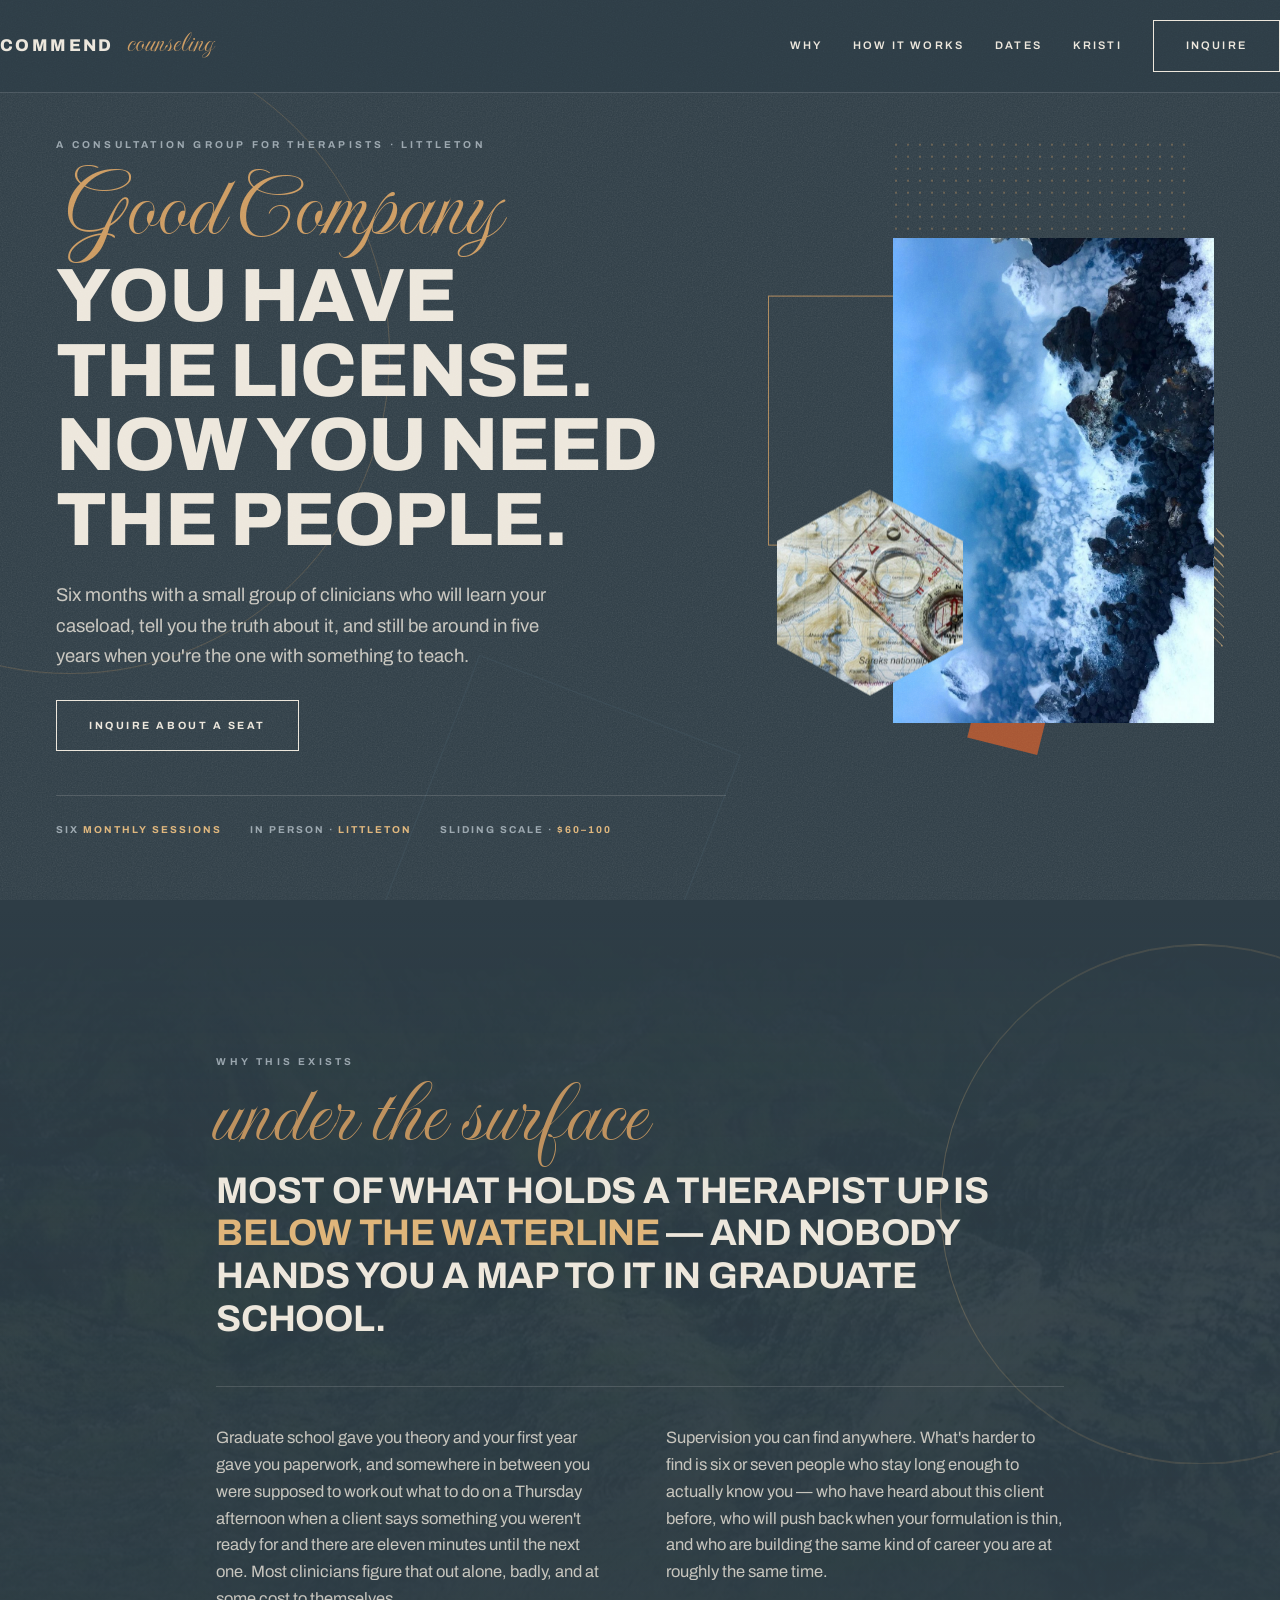
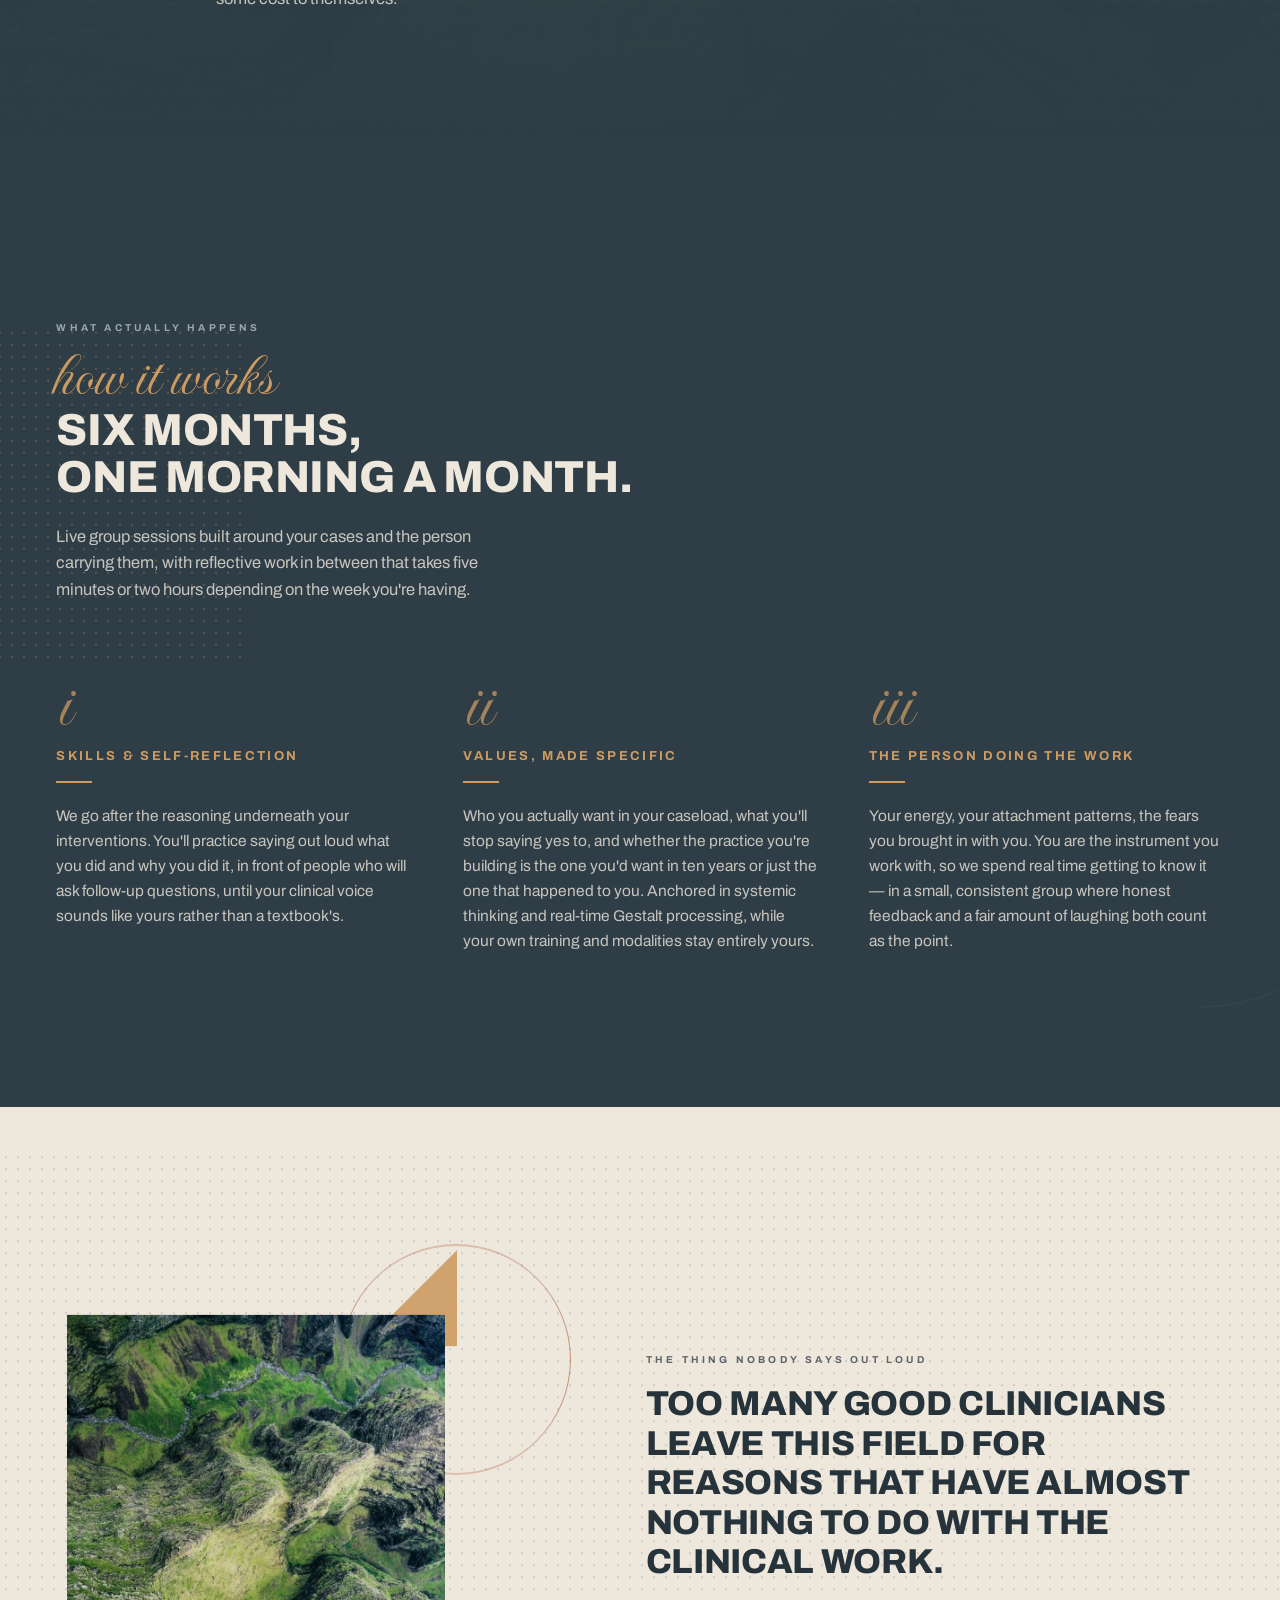
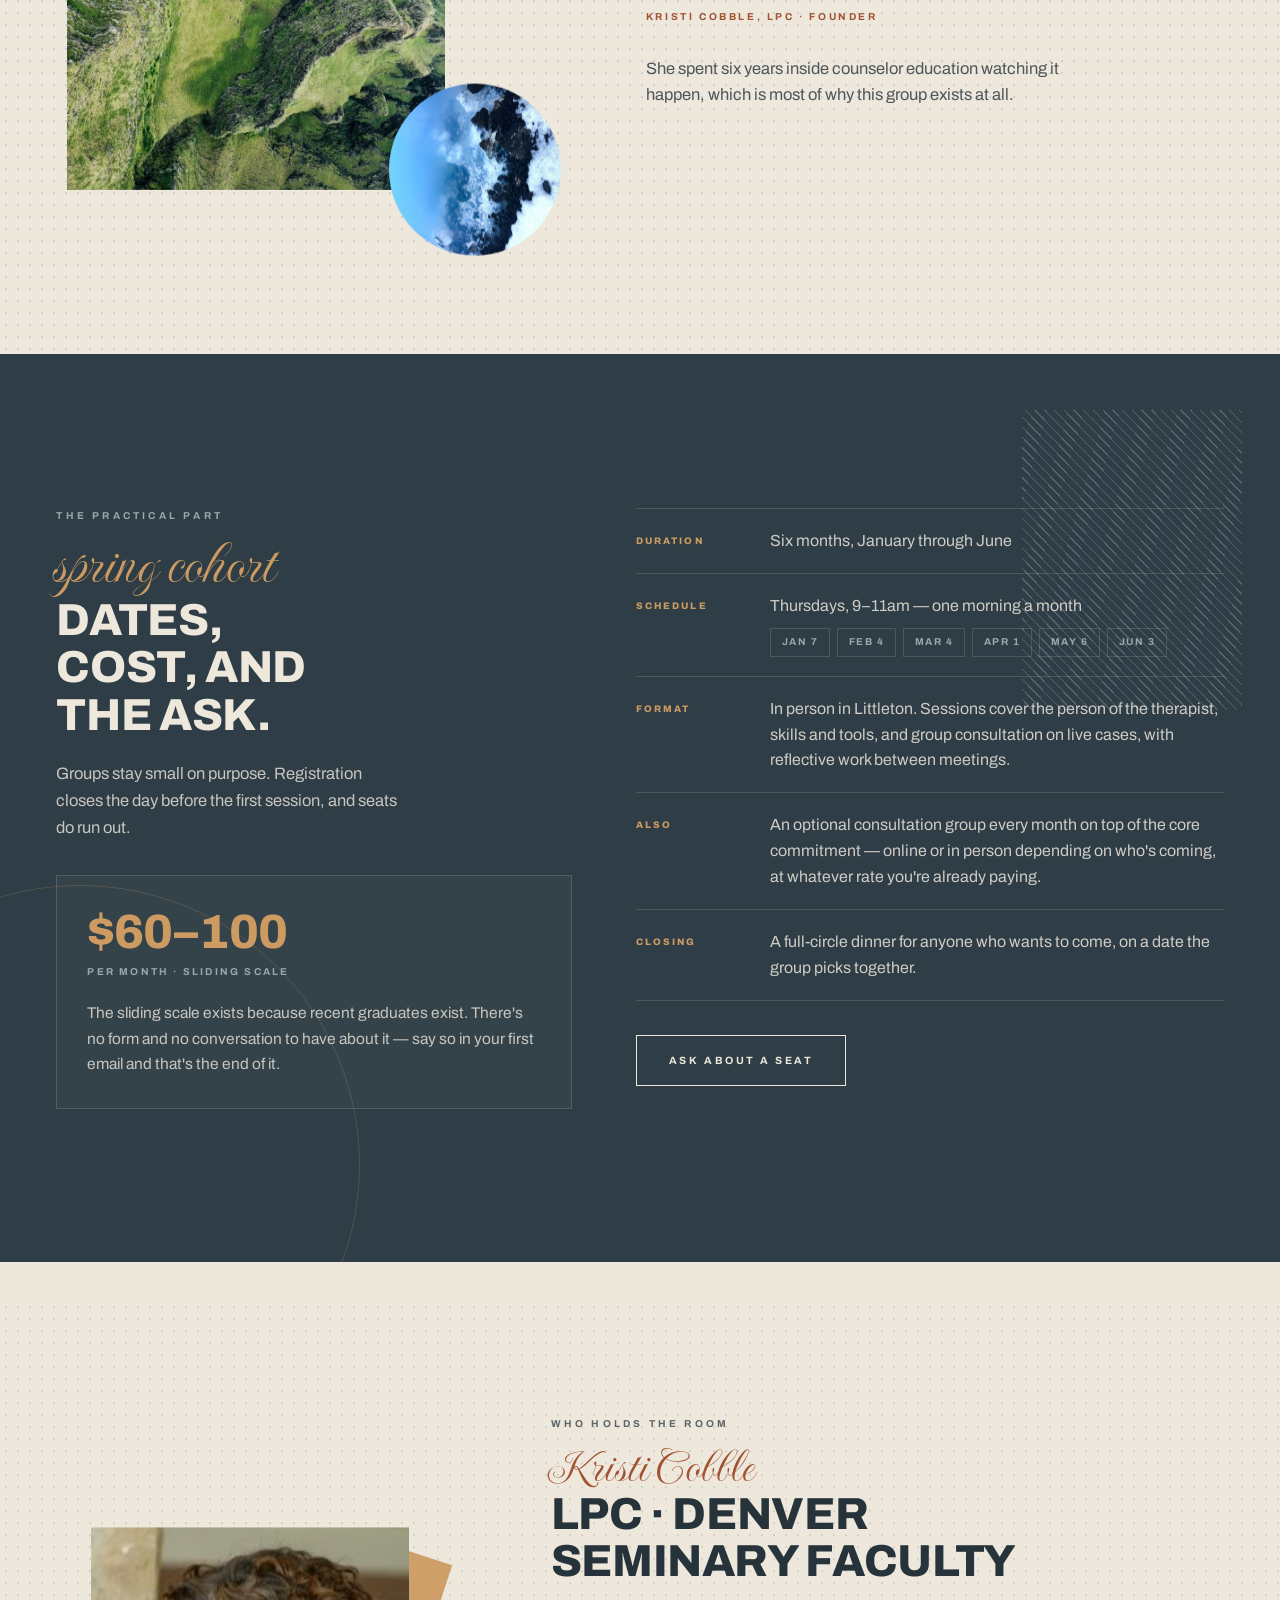
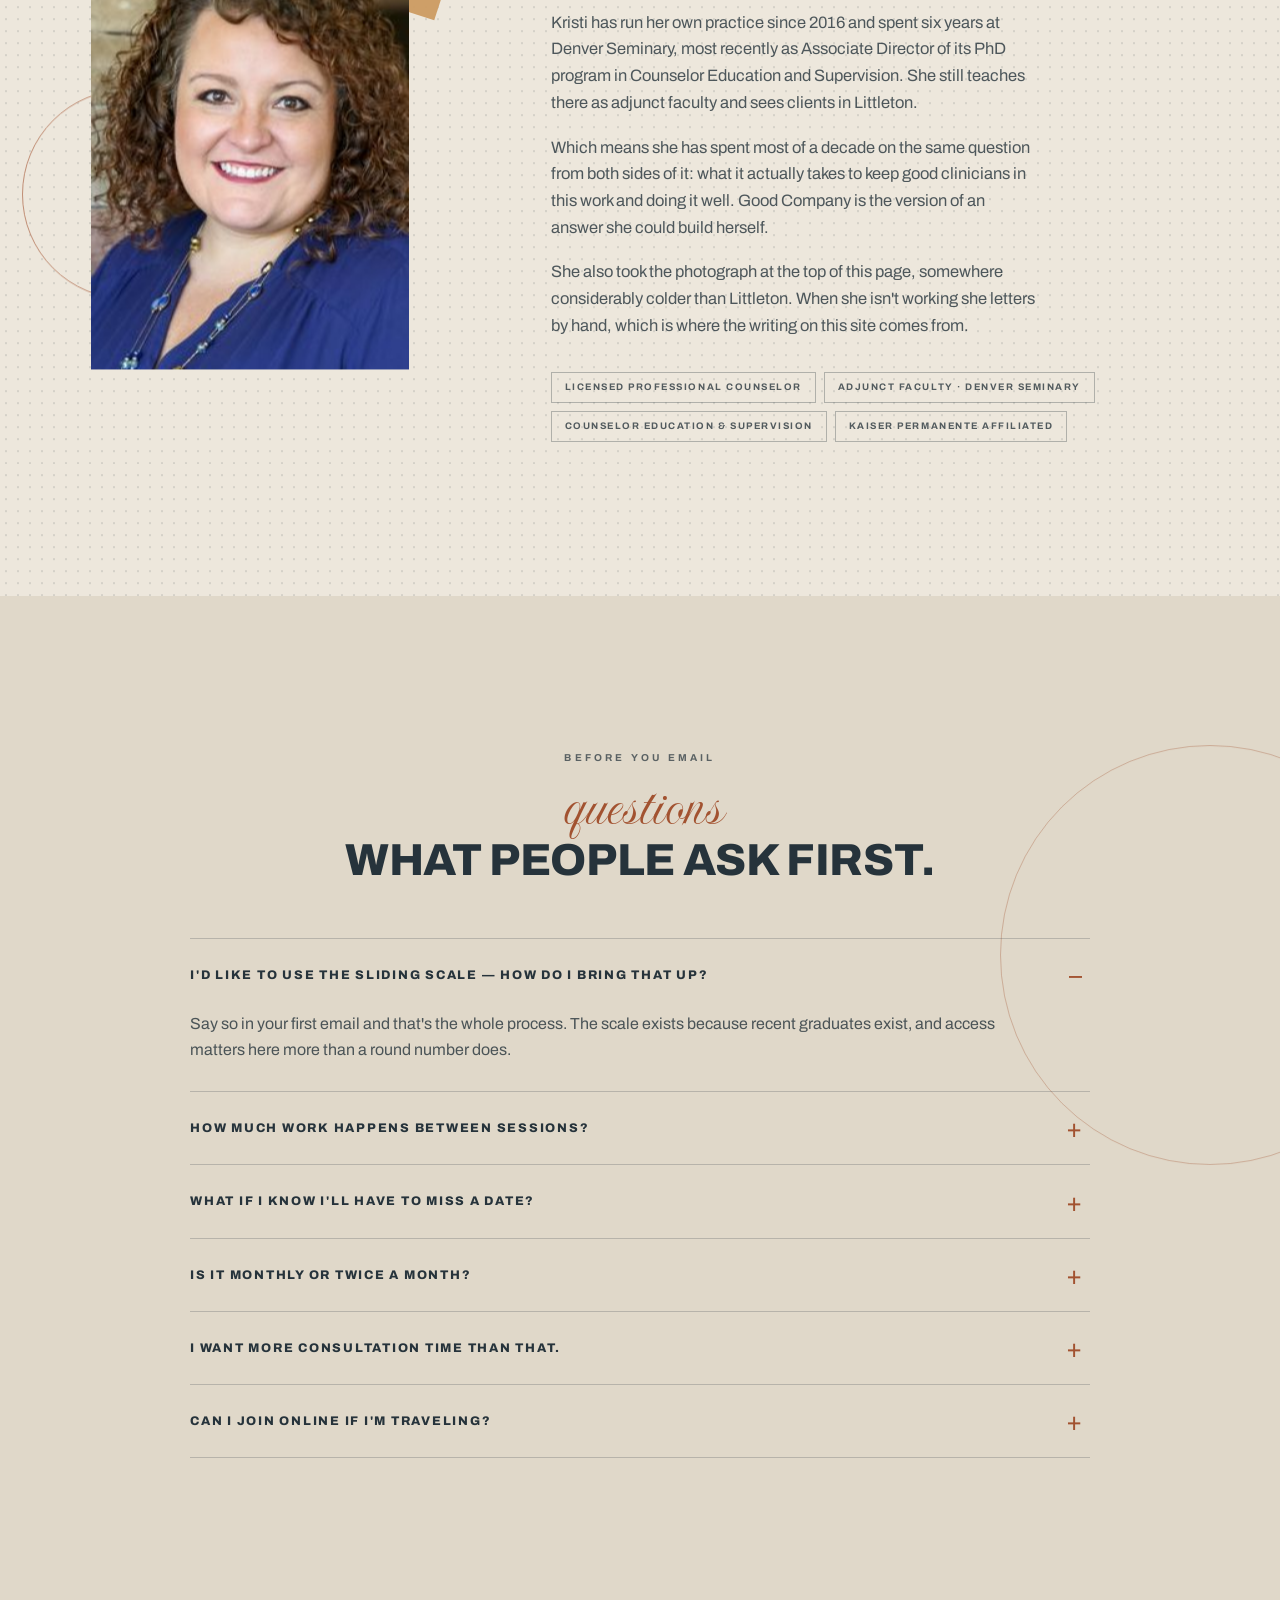
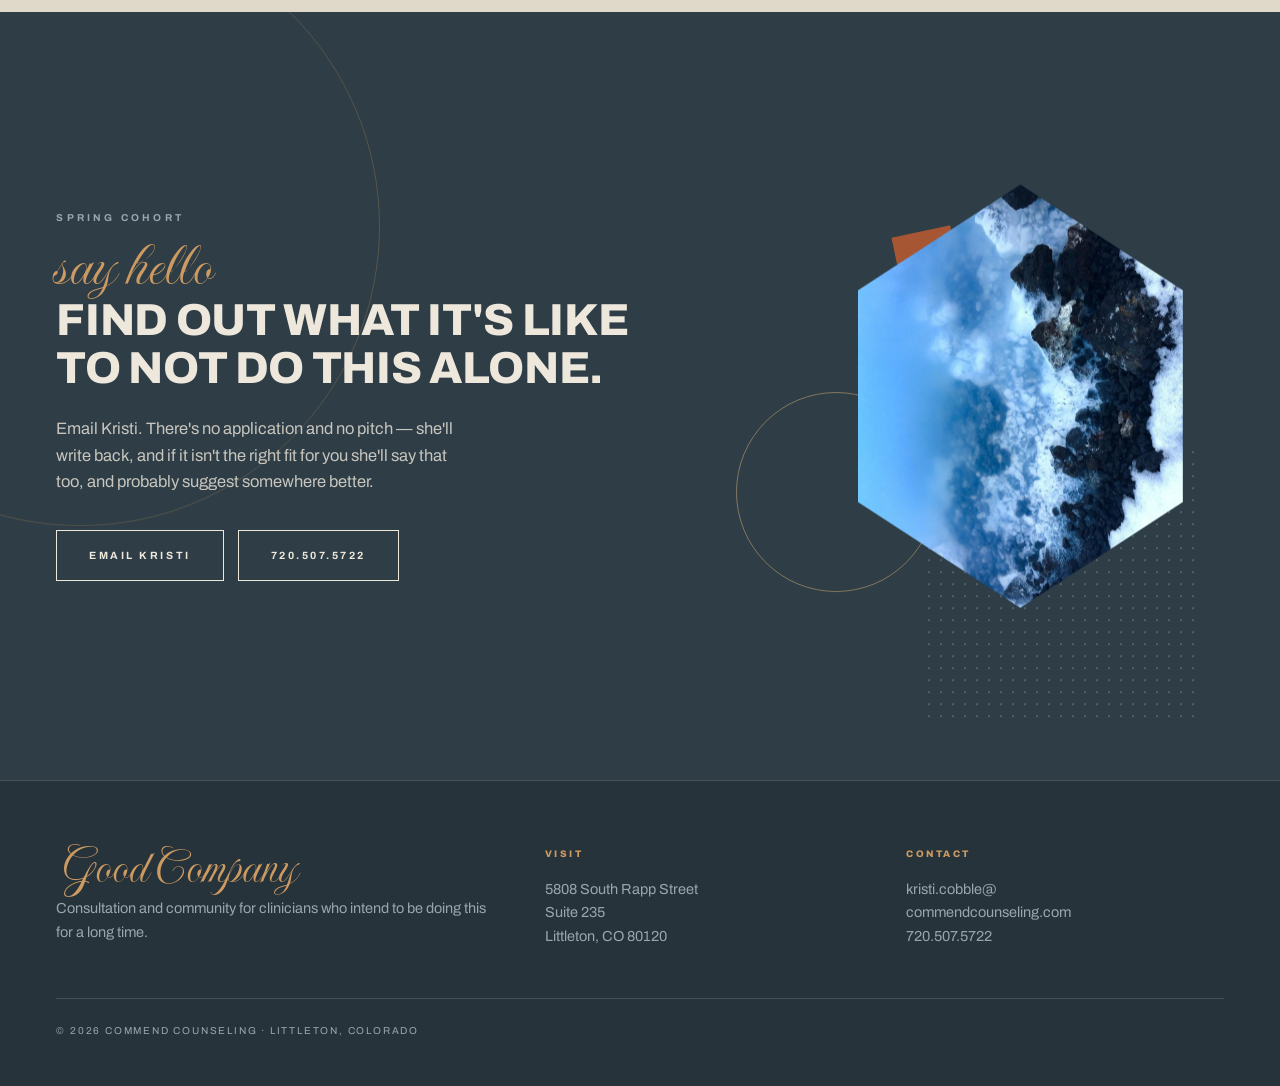
==== commit 5f4d50bb: "Mobile: add nav menu, contain horizontal overflow, hero copy before imagery" ====
--- a/index.html
+++ b/index.html
@@ -59,12 +59,12 @@
   --sy:clamp(95px,12vw,175px);
 }
 *{box-sizing:border-box;margin:0;padding:0}
-html{scroll-behavior:smooth}
+html{scroll-behavior:smooth;overflow-x:clip}
 body{
   font-family:var(--sans);background:var(--slate);color:var(--bone);
   opacity:0;transition:opacity .28s ease;
 
-  -webkit-font-smoothing:antialiased;overflow-x:hidden;line-height:1.62;font-size:16.5px;
+  -webkit-font-smoothing:antialiased;overflow-x:clip;line-height:1.62;font-size:16.5px;
 }
 img{display:block;max-width:100%}
 .wrap{max-width:var(--maxw);margin:0 auto;padding:0 var(--gutter);position:relative;z-index:4}
@@ -74,6 +74,7 @@
 
 /* ---------- geometry (v3 vocabulary, v4 palette) ---------- */
 .geo{position:absolute;pointer-events:none;z-index:1;will-change:transform}
+section,header.hero{contain:paint}
 .g-frame{border:1.5px solid currentColor}
 .g-ring{border:1.5px solid currentColor;border-radius:50%}
 .g-arc{border:1.5px solid currentColor;border-radius:50%;
@@ -98,6 +99,7 @@
 .brand b{font-size:17px;font-weight:800;letter-spacing:.14em;text-transform:uppercase;color:var(--bone)}
 .brand i{font-family:var(--hand);font-style:normal;font-size:30px;color:var(--brass);line-height:.7}
 .nav-links{display:flex;gap:clamp(16px,2.4vw,36px);align-items:center}
+.navtoggle{display:none;background:none;border:1.5px solid var(--line);color:var(--bone);padding:9px 14px;font:inherit;font-size:10.5px;letter-spacing:.18em;text-transform:uppercase;font-weight:700;cursor:pointer}
 .nav-links a{color:var(--bone);text-decoration:none;font-size:11px;letter-spacing:.2em;
   text-transform:uppercase;font-weight:600;transition:color .3s}
 .nav-links a:hover{color:var(--brass-lt)}
@@ -223,10 +225,44 @@
   .hero-in,.stmt-cols,.q-in,.d-in,.k-in,.c-in{grid-template-columns:1fr}
   .three-grid{grid-template-columns:1fr;gap:44px}
   .f-in{grid-template-columns:1fr;gap:30px}
-  .hero-stage{height:360px;order:-1}
-  .q-stage,.k-stage,.c-stage{height:325px}
-  .nav-links a:not(.btn){display:none}
-  .hero{min-height:auto}
+  .hero{min-height:auto;padding-bottom:clamp(46px,9vw,70px)}
+  /* copy before imagery: the photo stack used to push the headline off-screen */
+  .hero-copy{order:1}
+  .hero-stage{order:2;height:clamp(250px,54vw,340px)}
+  .q-stage,.k-stage,.c-stage{height:clamp(250px,54vw,320px)}
+
+  .navtoggle{display:block}
+  .nav-links{position:absolute;top:100%;left:0;right:0;background:var(--slate-dp);
+    border-bottom:1px solid var(--line);flex-direction:column;align-items:stretch;
+    gap:0;padding:4px 0 10px;display:none;box-shadow:0 22px 40px -22px rgba(0,0,0,.6)}
+  .nav-links.open{display:flex}
+  .nav-links a{padding:15px var(--gutter);width:100%;font-size:12px;letter-spacing:.2em;
+    border-bottom:1px solid rgba(233,226,213,.07)}
+  .nav-links .btn{margin:10px var(--gutter) 2px;text-align:center;border-bottom:1.5px solid currentColor}
+}
+
+@media(max-width:760px){
+  .geo-lg{display:none}
+  .sec{padding:clamp(56px,13vw,84px) 0}
+  .hand-hero{font-size:clamp(48px,15vw,72px)}
+  .hand-xl{font-size:clamp(44px,14vw,66px)}
+  .hand-lg{font-size:clamp(38px,12vw,56px)}
+  .hand-md{font-size:clamp(32px,10vw,46px)}
+  h1{font-size:clamp(31px,8.8vw,44px)}
+  h2{font-size:clamp(24px,6.8vw,34px)}
+  .stmt-big{font-size:clamp(20px,5.6vw,28px)}
+  .q-text{font-size:clamp(20px,5.4vw,28px)}
+  .lead,.hero-copy .lead{font-size:17px}
+  body{font-size:16px}
+  .btn{padding:14px 22px;font-size:10px;letter-spacing:.2em}
+  .dl>div{grid-template-columns:1fr;gap:6px}
+  details p{padding-right:0}
+  summary{padding-right:40px}
+  .f-bot{flex-direction:column;gap:8px}
+}
+@media(max-width:560px){
+  .brand b{font-size:15px}
+  .brand i{font-size:26px}
 }
 body.ready{opacity:1}
 /* failsafe: reveal even if JS never runs */
@@ -252,7 +288,8 @@
 <nav>
   <div class="wrap nav-in">
     <a class="brand" href="#"><b>Commend</b><i class="brand-mark">counseling</i></a>
-    <div class="nav-links">
+    <button class="navtoggle" aria-expanded="false" aria-controls="navlinks">Menu</button>
+    <div class="nav-links" id="navlinks">
       <a href="#why">Why</a>
       <a href="#how">How It Works</a>
       <a href="#details">Dates</a>
@@ -264,7 +301,7 @@
 
 <!-- ============ HERO ============ -->
 <header class="hero">
-  <div class="geo g-ring" data-sp="0.30" style="color:var(--brass);opacity:.26;width:640px;height:640px;left:-250px;top:-70px"></div>
+  <div class="geo g-ring geo-lg" data-sp="0.30" style="color:var(--brass);opacity:.26;width:640px;height:640px;left:-250px;top:-70px"></div>
   <div class="geo g-dot"  data-sp="0.55" style="color:rgba(205,155,98,.34);width:300px;height:300px;right:7%;top:4%"></div>
   <div class="geo g-frame" data-sp="-0.35" style="color:var(--slate-lt);opacity:.9;width:280px;height:280px;left:33%;bottom:-70px;transform:rotate(21deg)"></div>
 
@@ -299,7 +336,7 @@
 <!-- ============ WHY ============ -->
 <section class="sec" id="why">
   <div class="stmt-bg"><img loading="lazy" decoding="async" src="terrain-aerial.jpg" alt=""></div>
-  <div class="geo g-ring" data-sp="0.45" style="color:var(--brass-lt);opacity:.28;width:520px;height:520px;right:-180px;top:8%"></div>
+  <div class="geo g-ring geo-lg" data-sp="0.45" style="color:var(--brass-lt);opacity:.28;width:520px;height:520px;right:-180px;top:8%"></div>
   <div class="wrap stmt-in rv">
     <span class="eyebrow">Why this exists</span>
     <span class="hand hand-xl" style="margin:-8px 0 20px -8px">under the surface</span>
@@ -313,8 +350,8 @@
 
 <!-- ============ HOW ============ -->
 <section class="sec" id="how">
-  <div class="geo g-dot" data-sp="0.40" style="color:rgba(205,155,98,.26);width:340px;height:340px;left:-90px;top:12%"></div>
-  <div class="geo g-arc" data-sp="-0.50" style="color:var(--slate-lt);opacity:.95;width:400px;height:400px;right:-120px;bottom:6%"></div>
+  <div class="geo g-dot geo-lg" data-sp="0.40" style="color:rgba(205,155,98,.26);width:340px;height:340px;left:-90px;top:12%"></div>
+  <div class="geo g-arc geo-lg" data-sp="-0.50" style="color:var(--slate-lt);opacity:.95;width:400px;height:400px;right:-120px;bottom:6%"></div>
   <div class="wrap">
     <div class="three-head rv">
       <span class="eyebrow">What actually happens</span>
@@ -367,7 +404,7 @@
 
 <!-- ============ DETAILS ============ -->
 <section class="sec" id="details">
-  <div class="geo g-ring" data-sp="0.50" style="color:var(--brass);opacity:.22;width:560px;height:560px;left:-200px;bottom:-140px"></div>
+  <div class="geo g-ring geo-lg" data-sp="0.50" style="color:var(--brass);opacity:.22;width:560px;height:560px;left:-200px;bottom:-140px"></div>
   <div class="geo g-hatch" data-sp="-0.45" style="color:rgba(154,166,174,.4);width:220px;height:300px;right:3%;top:8%"></div>
   <div class="wrap d-in">
     <div class="rv">
@@ -426,7 +463,7 @@
 
 <!-- ============ FAQ ============ -->
 <section class="sec lt" style="background:var(--bone-2)">
-  <div class="geo g-ring" data-sp="0.40" style="color:rgba(162,82,48,.32);width:420px;height:420px;right:-140px;top:10%"></div>
+  <div class="geo g-ring geo-lg" data-sp="0.40" style="color:rgba(162,82,48,.32);width:420px;height:420px;right:-140px;top:10%"></div>
   <div class="wrap">
     <div style="text-align:center;max-width:660px;margin:0 auto" class="rv">
       <span class="eyebrow">Before you email</span>
@@ -446,7 +483,7 @@
 
 <!-- ============ CONTACT ============ -->
 <section class="sec" id="contact">
-  <div class="geo g-ring" data-sp="0.50" style="color:var(--brass);opacity:.26;width:600px;height:600px;left:-220px;top:-120px"></div>
+  <div class="geo g-ring geo-lg" data-sp="0.50" style="color:var(--brass);opacity:.26;width:600px;height:600px;left:-220px;top:-120px"></div>
   <div class="geo g-dot" data-sp="-0.40" style="color:rgba(154,166,174,.34);width:280px;height:280px;right:6%;bottom:6%"></div>
   <div class="wrap c-in">
     <div class="rv">
@@ -491,6 +528,17 @@
 
 <script>
 (function(){
+  var tog=document.querySelector('.navtoggle'), navlinks=document.querySelector('.nav-links');
+  function closeNav(){ if(navlinks){navlinks.classList.remove('open'); if(tog) tog.setAttribute('aria-expanded','false');} }
+  if(tog&&navlinks){
+    tog.addEventListener('click',function(){
+      var open=navlinks.classList.toggle('open');
+      tog.setAttribute('aria-expanded',open?'true':'false');
+    });
+    navlinks.addEventListener('click',function(e){ if(e.target.tagName==='A') closeNav(); });
+    document.addEventListener('keydown',function(e){ if(e.key==='Escape') closeNav(); });
+    addEventListener('resize',function(){ if(innerWidth>980) closeNav(); });
+  }
   var layers=[].slice.call(document.querySelectorAll('[data-sp]'));
   layers.forEach(function(el){el.dataset.base=el.style.transform||'';});
 
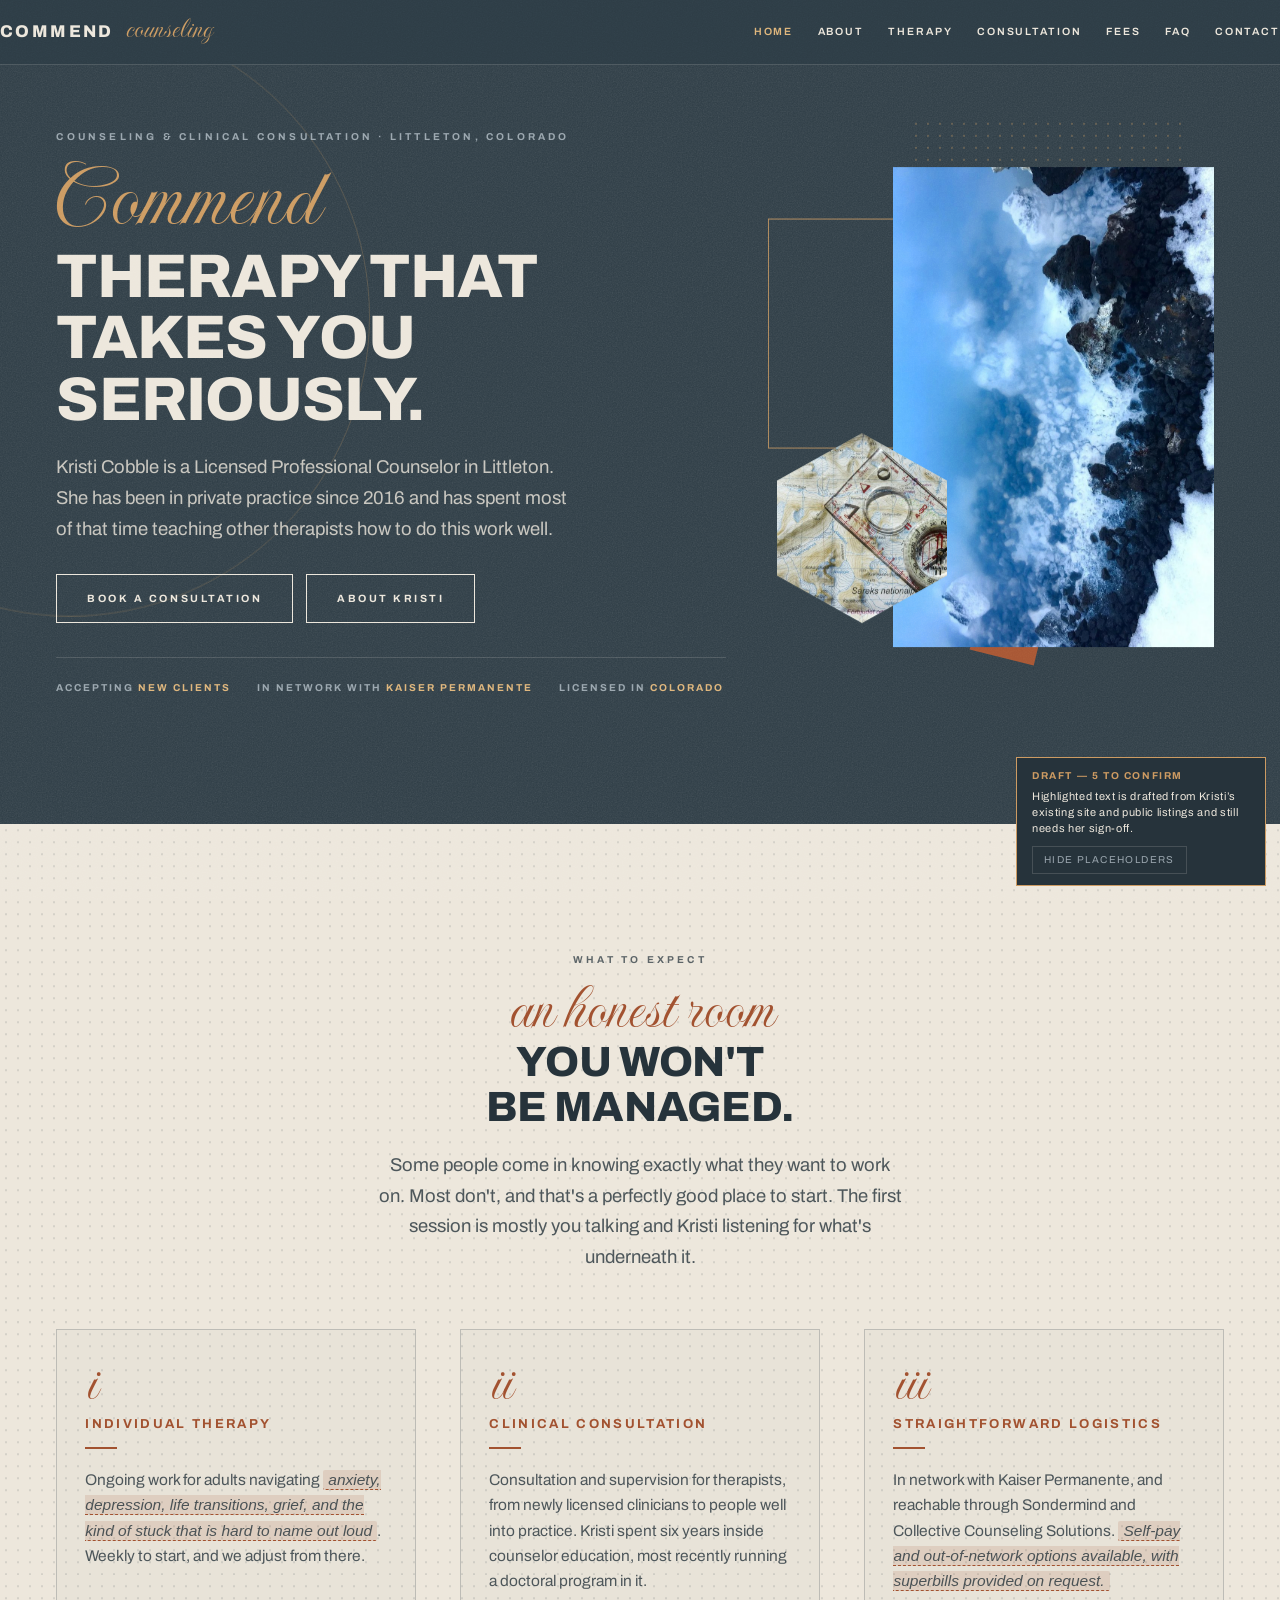
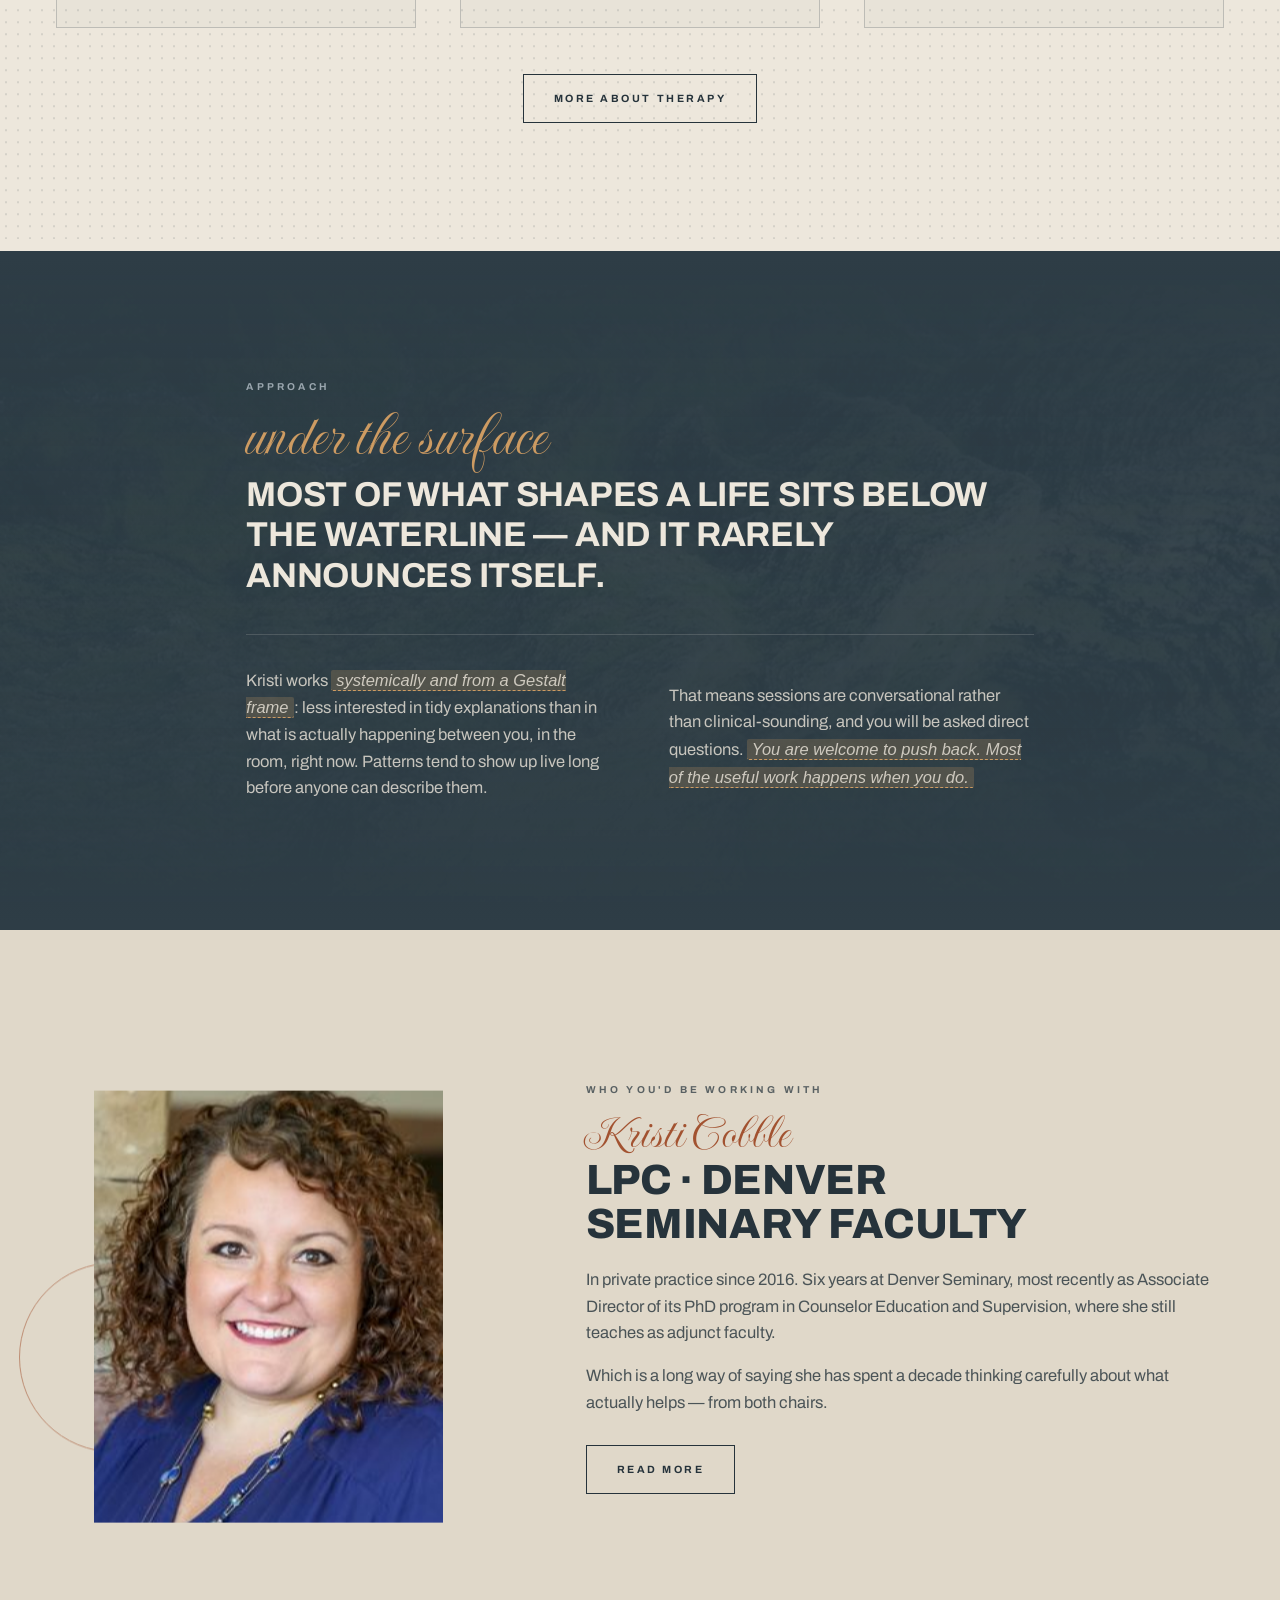
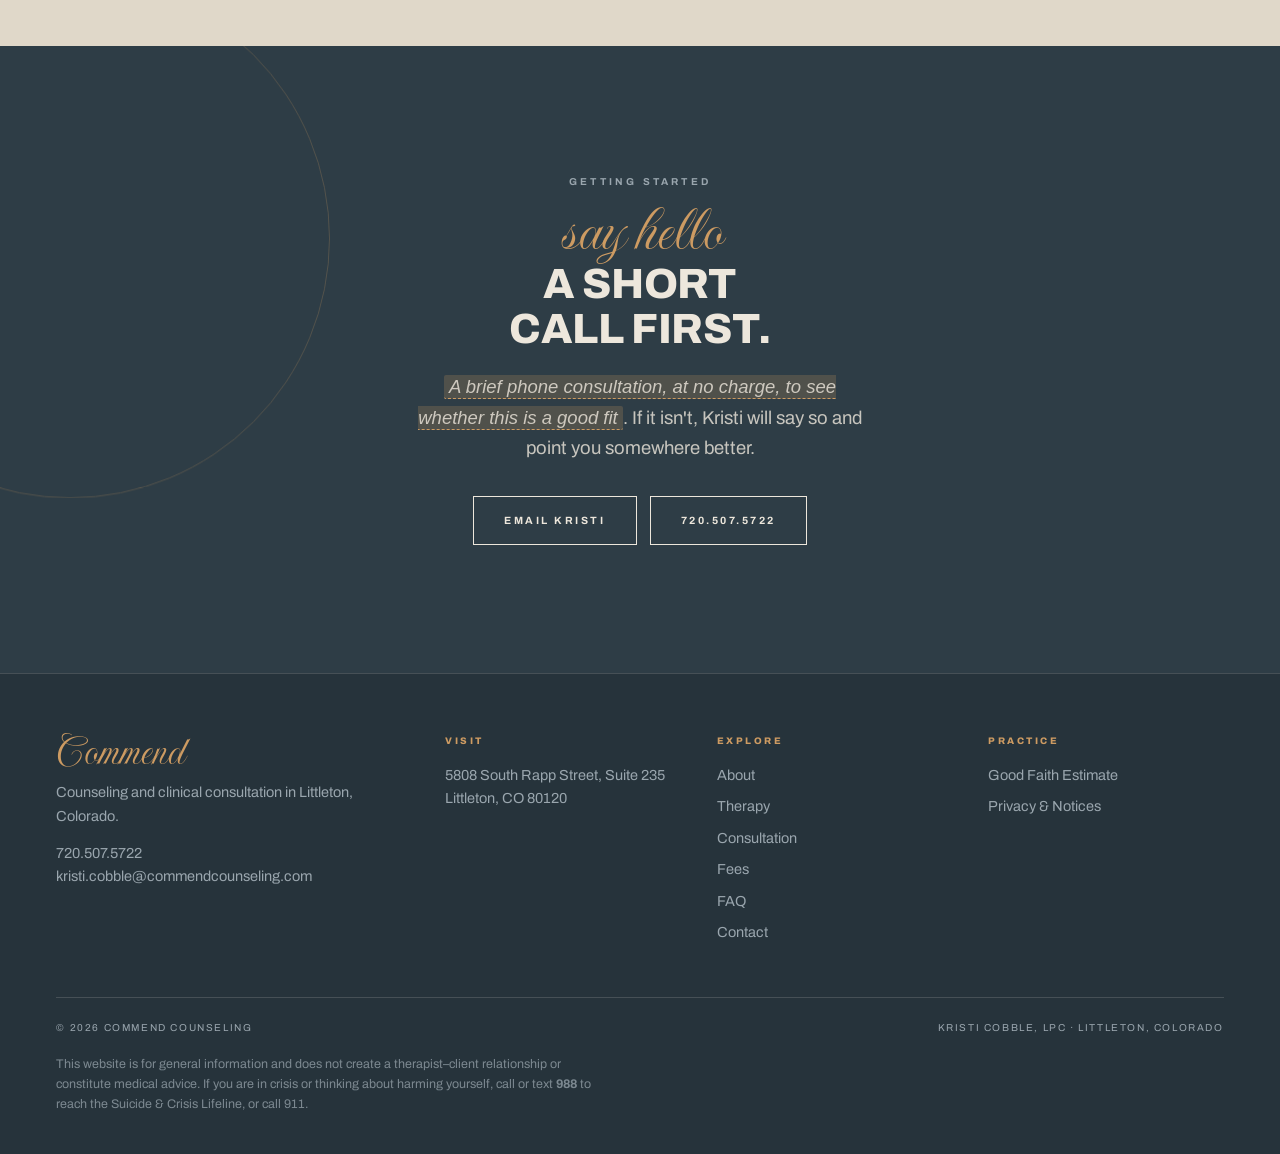
==== commit 8daba56e: "Full multi-page practice site: therapy, consultation, fees, FAQ, legal" ====
--- a/index.html
+++ b/index.html
@@ -3,619 +3,224 @@
 <head>
 <meta charset="utf-8">
 <meta name="viewport" content="width=device-width, initial-scale=1">
-<title>Good Company — A Consultation Group for Therapists · Commend Counseling, Littleton CO</title>
-<meta name="description" content="A six-month consultation group in Littleton, Colorado for therapists early in private practice. Monthly in-person sessions, case consultation, and a small group that stays. Led by Kristi Cobble, LPC.">
+<title>Commend Counseling &middot; Kristi Cobble, LPC &middot; Littleton, Colorado</title>
+<meta name="description" content="Counseling for adults and clinical consultation for therapists in Littleton, Colorado. Kristi Cobble, LPC, in practice since 2016.">
 <link rel="canonical" href="https://losmanzanos.github.io/Kristi/">
 <meta name="theme-color" content="#2E3D46">
 <meta name="robots" content="noindex,nofollow">
-
 <meta property="og:type" content="website">
 <meta property="og:site_name" content="Commend Counseling">
 <meta property="og:url" content="https://losmanzanos.github.io/Kristi/">
-<meta property="og:title" content="Good Company — a consultation group for therapists">
-<meta property="og:description" content="A six-month consultation group in Littleton, Colorado for therapists early in private practice. Monthly in-person sessions, case consultation, and a small group that stays. Led by Kristi Cobble, LPC.">
+<meta property="og:title" content="Commend Counseling &middot; Kristi Cobble, LPC &middot; Littleton, Colorado">
+<meta property="og:description" content="Counseling for adults and clinical consultation for therapists in Littleton, Colorado. Kristi Cobble, LPC, in practice since 2016.">
 <meta property="og:image" content="https://losmanzanos.github.io/Kristi/og-image.jpg">
 <meta property="og:image:width" content="1200">
 <meta property="og:image:height" content="630">
-<meta property="og:image:alt" content="Glacial water meeting black volcanic rock, with the words You have the license. Now you need the people.">
-
 <meta name="twitter:card" content="summary_large_image">
-<meta name="twitter:title" content="Good Company — a consultation group for therapists">
-<meta name="twitter:description" content="A six-month consultation group in Littleton, Colorado for therapists early in private practice. Monthly in-person sessions, case consultation, and a small group that stays. Led by Kristi Cobble, LPC.">
+<meta name="twitter:title" content="Commend Counseling &middot; Kristi Cobble, LPC &middot; Littleton, Colorado">
+<meta name="twitter:description" content="Counseling for adults and clinical consultation for therapists in Littleton, Colorado. Kristi Cobble, LPC, in practice since 2016.">
 <meta name="twitter:image" content="https://losmanzanos.github.io/Kristi/og-image.jpg">
-
 <link rel="icon" href="favicon-32.png" sizes="32x32" type="image/png">
 <link rel="icon" href="icon-512.png" sizes="512x512" type="image/png">
 <link rel="apple-touch-icon" href="apple-touch-icon.png">
-
 <link rel="preconnect" href="https://fonts.googleapis.com">
 <link rel="preconnect" href="https://fonts.gstatic.com" crossorigin>
 <link href="https://fonts.googleapis.com/css2?family=Archivo:wght@400;500;600;700;800&family=Imperial+Script&display=swap" rel="stylesheet">
-<style>
-:root{
-  /* ground — deep slate, not black */
-  --slate:#2E3D46;
-  --slate-dp:#26333B;
-  --slate-lt:#3B4C56;
-  --line:rgba(237,231,220,.16);
-
-  /* warm relief */
-  --bone:#EDE7DC;
-  --bone-2:#E0D8C9;
-
-  /* warmth — lightness corrected for AA at small sizes */
-  --brass:#CD9B62;      /* 4.52:1 on slate  (was #C89153 = 4.08, failed) */
-  --brass-lt:#DFB57A;   /* 5.89:1 on slate */
-  --ember:#A25230;      /* 4.51:1 on bone   (was #AE5834 = 4.02, failed) */
-  --ember-lt:#AE5834;   /* decorative only, large sizes */
-
-  --mute:#9AA6AE;       /* 4.51:1 on slate  (was #93A0A8 = 4.18, failed) */
-
-  --sans:"Archivo","Helvetica Neue",Arial,sans-serif;
-  --hand:"Imperial Script",cursive;
-
-  --maxw:1300px;
-  --gutter:clamp(20px,4.4vw,64px);
-  --sy:clamp(95px,12vw,175px);
+<link rel="stylesheet" href="assets/site.css">
+<script type="application/ld+json">
+{
+  "@context":"https://schema.org",
+  "@type":["LocalBusiness","ProfessionalService"],
+  "name":"Commend Counseling",
+  "description":"Counseling and clinical consultation in Littleton, Colorado. Kristi Cobble, LPC.",
+  "url":"https://losmanzanos.github.io/Kristi/",
+  "telephone":"+1-720-507-5722",
+  "email":"kristi.cobble@commendcounseling.com",
+  "address":{"@type":"PostalAddress","streetAddress":"5808 South Rapp Street, Suite 235",
+    "addressLocality":"Littleton","addressRegion":"CO","postalCode":"80120","addressCountry":"US"},
+  "founder":{"@type":"Person","name":"Kristi Cobble","honorificSuffix":"LPC",
+    "jobTitle":"Licensed Professional Counselor",
+    "alumniOf":{"@type":"CollegeOrUniversity","name":"Denver Seminary"}},
+  "areaServed":{"@type":"State","name":"Colorado"},
+  "priceRange":"$$"
 }
-*{box-sizing:border-box;margin:0;padding:0}
-html{scroll-behavior:smooth;overflow-x:clip}
-body{
-  font-family:var(--sans);background:var(--slate);color:var(--bone);
-  opacity:0;transition:opacity .28s ease;
-
-  -webkit-font-smoothing:antialiased;overflow-x:clip;line-height:1.62;font-size:16.5px;
-}
-img{display:block;max-width:100%}
-.wrap{max-width:var(--maxw);margin:0 auto;padding:0 var(--gutter);position:relative;z-index:4}
-
-.grain{position:fixed;inset:0;z-index:900;pointer-events:none;opacity:.34;mix-blend-mode:overlay}
-.grain svg{width:100%;height:100%}
-
-/* ---------- geometry (v3 vocabulary, v4 palette) ---------- */
-.geo{position:absolute;pointer-events:none;z-index:1;will-change:transform}
-section,header.hero{contain:paint}
-.g-frame{border:1.5px solid currentColor}
-.g-ring{border:1.5px solid currentColor;border-radius:50%}
-.g-arc{border:1.5px solid currentColor;border-radius:50%;
-  clip-path:polygon(50% 50%,100% 0,100% 100%,50% 100%)}
-.g-fill{background:currentColor}
-.g-dot{background-image:radial-gradient(currentColor 1.1px,transparent 1.1px);background-size:12px 12px}
-.g-hatch{background-image:repeating-linear-gradient(46deg,currentColor 0 1px,transparent 1px 7px)}
-
-.cut-hex{clip-path:polygon(50% 0,100% 25%,100% 75%,50% 100%,0 75%,0 25%)}
-.cut-tri{clip-path:polygon(0 100%,100% 100%,100% 0)}
-
-/* photo shapes — natural color, no overlays */
-.ph{position:absolute;overflow:hidden;z-index:2;will-change:transform}
-.ph img{width:100%;height:100%;object-fit:cover}
-.sh-circ{border-radius:50%}
-
-/* ---------- nav ---------- */
-nav{position:sticky;top:0;z-index:100;background:rgba(46,61,70,.93);backdrop-filter:blur(12px);
-  border-bottom:1px solid var(--line)}
-.nav-in{display:flex;align-items:center;justify-content:space-between;gap:28px;padding:20px 0}
-.brand{text-decoration:none;display:flex;align-items:baseline;gap:12px}
-.brand b{font-size:17px;font-weight:800;letter-spacing:.14em;text-transform:uppercase;color:var(--bone)}
-.brand i{font-family:var(--hand);font-style:normal;font-size:30px;color:var(--brass);line-height:.7}
-.nav-links{display:flex;gap:clamp(16px,2.4vw,36px);align-items:center}
-.navtoggle{display:none;background:none;border:1.5px solid var(--line);color:var(--bone);padding:9px 14px;font:inherit;font-size:10.5px;letter-spacing:.18em;text-transform:uppercase;font-weight:700;cursor:pointer}
-.nav-links a{color:var(--bone);text-decoration:none;font-size:11px;letter-spacing:.2em;
-  text-transform:uppercase;font-weight:600;transition:color .3s}
-.nav-links a:hover{color:var(--brass-lt)}
-
-.btn{display:inline-block;border:1.5px solid currentColor;color:var(--bone);
-  padding:16px 32px;font-size:10.5px;letter-spacing:.24em;text-transform:uppercase;
-  font-weight:700;text-decoration:none;transition:background .35s,color .35s,border-color .35s}
-.btn:hover{background:var(--brass);border-color:var(--brass);color:var(--slate-dp)}
-.btn-dark{color:var(--slate-dp)}
-.btn-dark:hover{background:var(--slate-dp);border-color:var(--slate-dp);color:var(--bone)}
-
-/* ---------- type ---------- */
-h1{font-size:clamp(38px,5.9vw,84px);line-height:.99;text-transform:uppercase;font-weight:800;letter-spacing:-.012em;text-wrap:balance;overflow-wrap:break-word}
-h2{font-size:clamp(26px,3.5vw,46px);line-height:1.06;text-transform:uppercase;font-weight:800;letter-spacing:-.008em;text-wrap:balance;overflow-wrap:break-word}
-h3{font-size:13px;letter-spacing:.18em;text-transform:uppercase;font-weight:700;color:var(--brass)}
-.hand{font-family:var(--hand);font-weight:400;line-height:.78;letter-spacing:0;text-transform:none;color:var(--brass);display:block}
-.hand-xl{font-size:clamp(50px,7.2vw,100px);opacity:.92}
-.hand-lg{font-size:clamp(38px,4.9vw,66px)}
-.hand-hero{font-size:clamp(58px,7.6vw,112px);line-height:.82}
-.hand-md{font-size:clamp(32px,3.9vw,50px)}
-.eyebrow{font-size:10px;letter-spacing:.32em;text-transform:uppercase;color:var(--mute);font-weight:700;display:block;margin-bottom:16px}
-p{color:rgba(237,231,220,.80);font-size:16.5px}
-.lead{font-size:18.5px;line-height:1.66;max-width:46ch}
-.lt{background:var(--bone);color:var(--slate-dp)}
-.lt h1,.lt h2{color:var(--slate-dp)}
-.lt p{color:rgba(38,51,59,.80)}
-.lt .eyebrow{color:rgba(38,51,59,.72)}      /* 4.55:1 — was .52 and failed */
-.lt .hand{color:var(--ember)}
-.lt h3{color:var(--ember)}
-
-section{position:relative;overflow:hidden}
-.sec{padding:var(--sy) 0}
-
-/* ---------- hero ---------- */
-.hero{padding:clamp(20px,2.6vw,40px) 0 clamp(32px,4vw,60px);
-  min-height:calc(100vh - var(--navh,76px));
-  min-height:calc(100svh - var(--navh,76px));
-  display:flex;align-items:center}
-/* --hs is set by script when the block is taller than the first screen */
-.hero-copy{--hs:1}
-.hero-copy h1{font-size:calc(clamp(38px,5.9vw,84px) * var(--hs))}
-.hero-copy .hand-hero{font-size:calc(clamp(58px,7.6vw,112px) * var(--hs))}
-.hero-copy .lead{font-size:calc(18.5px * var(--hs));margin-top:calc(22px * var(--hs))}
-.hero-copy .eyebrow{margin-bottom:calc(14px * var(--hs))}
-.hero-facts{margin-top:calc(30px * var(--hs));padding-top:calc(20px * var(--hs))}
-.hero-in{display:grid;grid-template-columns:1.2fr .8fr;gap:clamp(26px,4vw,58px);align-items:center;width:100%}
-.hero-copy{position:relative;z-index:6}
-.hero-stage{position:relative;height:clamp(340px,42vw,505px)}
-.hero-facts{display:flex;flex-wrap:wrap;gap:28px;margin-top:44px;padding-top:26px;border-top:1px solid var(--line)}
-.hero-facts div{font-size:10px;letter-spacing:.2em;text-transform:uppercase;color:var(--mute);font-weight:700}
-.hero-facts b{color:var(--brass-lt);font-weight:700}
-
-/* ---------- statement ---------- */
-.stmt-bg{position:absolute;inset:0;z-index:0}
-.stmt-bg img{width:100%;height:124%;object-fit:cover;object-position:50% 38%;opacity:.28}
-.stmt-bg::after{content:"";position:absolute;inset:0;
-  background:linear-gradient(180deg,var(--slate) 1%,rgba(46,61,70,.74) 45%,var(--slate) 99%)}
-.stmt-in{position:relative;z-index:5;max-width:960px}
-.stmt-big{font-size:clamp(23px,2.9vw,39px);line-height:1.15;font-weight:700;text-transform:uppercase;letter-spacing:-.008em;margin-bottom:36px}
-.stmt-big u{text-decoration:none;color:var(--brass-lt)}
-.stmt-cols{display:grid;grid-template-columns:1fr 1fr;gap:52px;margin-top:46px;padding-top:38px;border-top:1px solid var(--line)}
-
-/* ---------- three ---------- */
-.three-head{max-width:760px;margin-bottom:74px}
-.three-grid{display:grid;grid-template-columns:repeat(3,1fr);gap:clamp(26px,4vw,56px);position:relative;z-index:4}
-.step .n{font-family:var(--hand);font-size:74px;line-height:.7;color:var(--brass);opacity:.75;display:block;margin-bottom:16px}
-.step h3{margin-bottom:14px}
-.step .hr{width:36px;height:2px;background:var(--brass);margin-bottom:20px}
-.step p{font-size:15.5px}
-
-/* ---------- quote ---------- */
-.q-in{display:grid;grid-template-columns:1fr 1.1fr;gap:clamp(30px,5vw,78px);align-items:center}
-.q-stage{position:relative;height:clamp(400px,48vw,540px)}
-.q-text{font-size:clamp(22px,2.7vw,35px);line-height:1.14;font-weight:800;text-transform:uppercase;letter-spacing:-.01em}
-.q-attr{margin-top:28px;font-size:10px;letter-spacing:.26em;text-transform:uppercase;color:var(--ember);font-weight:700}
-
-/* ---------- details ---------- */
-.d-in{display:grid;grid-template-columns:1fr 1.14fr;gap:clamp(34px,5vw,78px);align-items:start}
-.dl{border-top:1px solid var(--line)}
-.dl>div{display:grid;grid-template-columns:112px 1fr;gap:22px;padding:19px 0;border-bottom:1px solid var(--line)}
-.dl dt{font-size:9.5px;letter-spacing:.22em;text-transform:uppercase;color:var(--brass);font-weight:800;padding-top:6px}
-.dl dd{font-size:16px;color:rgba(237,231,220,.84)}
-.chips{display:flex;flex-wrap:wrap;gap:7px;margin-top:10px}
-.chips span{border:1px solid var(--line);padding:5px 11px;font-size:10px;letter-spacing:.14em;text-transform:uppercase;font-weight:700;color:var(--mute)}
-.pricebox{margin-top:34px;border:1.5px solid var(--line);padding:32px 30px;background:rgba(237,231,220,.03)}
-.pricebox .n{font-size:48px;font-weight:800;line-height:1;color:var(--brass);letter-spacing:-.02em}
-.pricebox small{display:block;font-size:10px;letter-spacing:.22em;text-transform:uppercase;color:var(--mute);font-weight:700;margin:8px 0 20px}
-
-/* ---------- kristi ---------- */
-.k-in{display:grid;grid-template-columns:.78fr 1.22fr;gap:clamp(34px,5vw,78px);align-items:center}
-.k-stage{position:relative;height:clamp(380px,44vw,470px)}
-.k-creds{display:flex;flex-wrap:wrap;gap:8px;margin-top:32px}
-.k-creds span{border:1px solid rgba(38,51,59,.3);padding:7px 13px;font-size:9.5px;letter-spacing:.16em;text-transform:uppercase;color:rgba(38,51,59,.78);font-weight:700}
-
-/* ---------- faq ---------- */
-.faq-list{max-width:900px;margin:54px auto 0;border-top:1px solid rgba(38,51,59,.22);position:relative;z-index:4}
-details{border-bottom:1px solid rgba(38,51,59,.22)}
-summary{list-style:none;cursor:pointer;padding:26px 52px 26px 0;position:relative;
-  font-size:12.5px;letter-spacing:.14em;text-transform:uppercase;font-weight:800;color:var(--slate-dp);transition:color .3s}
-summary::-webkit-details-marker{display:none}
-summary:hover{color:var(--ember)}
-summary::after{content:"+";position:absolute;right:6px;top:50%;transform:translateY(-50%);font-size:26px;font-weight:400;color:var(--ember);line-height:1}
-details[open] summary::after{content:"–"}
-details p{padding:0 60px 28px 0;font-size:16px}
-
-/* ---------- contact ---------- */
-.c-in{display:grid;grid-template-columns:1.08fr .92fr;gap:clamp(34px,5vw,78px);align-items:center}
-.c-stage{position:relative;height:clamp(340px,42vw,460px)}
-
-footer{background:var(--slate-dp);border-top:1px solid var(--line);padding:66px 0 46px;position:relative;z-index:5}
-.f-in{display:grid;grid-template-columns:1.4fr 1fr 1fr;gap:44px}
-footer a{color:var(--mute);text-decoration:none}
-footer a:hover{color:var(--brass-lt)}
-.f-h{font-size:9.5px;letter-spacing:.26em;text-transform:uppercase;color:var(--brass);font-weight:800;margin-bottom:16px}
-.f-in p{font-size:14.5px;color:var(--mute)}
-.f-bot{margin-top:50px;padding-top:24px;border-top:1px solid var(--line);
-  font-size:10px;letter-spacing:.18em;text-transform:uppercase;color:var(--mute)}  /* was 60% alpha = 2.70, failed */
-
-.rv{opacity:0;transform:translateY(30px);transition:opacity 1s cubic-bezier(.22,.61,.36,1),transform 1s cubic-bezier(.22,.61,.36,1)}
-.rv.in{opacity:1;transform:none}
-
-@media(max-width:980px){
-  .hero-in,.stmt-cols,.q-in,.d-in,.k-in,.c-in{grid-template-columns:1fr}
-  .three-grid{grid-template-columns:1fr;gap:44px}
-  .f-in{grid-template-columns:1fr;gap:30px}
-  .hero{min-height:auto;padding-bottom:clamp(46px,9vw,70px)}
-  /* copy before imagery: the photo stack used to push the headline off-screen */
-  .hero-copy{order:1}
-  .hero-stage{order:2;height:clamp(250px,54vw,340px)}
-  .q-stage,.k-stage,.c-stage{height:clamp(250px,54vw,320px)}
-
-  .navtoggle{display:block}
-  .nav-links{position:absolute;top:100%;left:0;right:0;background:var(--slate-dp);
-    border-bottom:1px solid var(--line);flex-direction:column;align-items:stretch;
-    gap:0;padding:4px 0 10px;display:none;box-shadow:0 22px 40px -22px rgba(0,0,0,.6)}
-  .nav-links.open{display:flex}
-  .nav-links a{padding:15px var(--gutter);width:100%;font-size:12px;letter-spacing:.2em;
-    border-bottom:1px solid rgba(233,226,213,.07)}
-  .nav-links .btn{margin:10px var(--gutter) 2px;text-align:center;border-bottom:1.5px solid currentColor}
-}
-
-@media(max-width:760px){
-  .geo-lg{display:none}
-  .sec{padding:clamp(56px,13vw,84px) 0}
-  .hand-hero{font-size:clamp(48px,15vw,72px)}
-  .hand-xl{font-size:clamp(44px,14vw,66px)}
-  .hand-lg{font-size:clamp(38px,12vw,56px)}
-  .hand-md{font-size:clamp(32px,10vw,46px)}
-  h1{font-size:clamp(31px,8.8vw,44px)}
-  h2{font-size:clamp(24px,6.8vw,34px)}
-  .stmt-big{font-size:clamp(20px,5.6vw,28px)}
-  .q-text{font-size:clamp(20px,5.4vw,28px)}
-  .lead,.hero-copy .lead{font-size:17px}
-  body{font-size:16px}
-  .btn{padding:14px 22px;font-size:10px;letter-spacing:.2em}
-  .dl>div{grid-template-columns:1fr;gap:6px}
-  details p{padding-right:0}
-  summary{padding-right:40px}
-  .f-bot{flex-direction:column;gap:8px}
-}
-@media(max-width:560px){
-  .brand b{font-size:15px}
-  .brand i{font-size:26px}
-}
-body.ready{opacity:1}
-/* failsafe: reveal even if JS never runs */
-@keyframes revealFallback{to{opacity:1}}
-body{animation:revealFallback 0s 1.5s forwards}
-@media (prefers-reduced-motion:reduce){
-  body{opacity:1;animation:none}
-  .rv{opacity:1;transform:none;transition:none}
-}
-</style>
+</script>
 </head>
 <body>
+<a class="skip" href="#main">Skip to content</a>
 
 <svg width="0" height="0" style="position:absolute" aria-hidden="true"><defs>
-  <filter id="grainF">
-    <feTurbulence type="fractalNoise" baseFrequency="0.8" numOctaves="3" stitchTiles="stitch"/>
-    <feColorMatrix type="saturate" values="0"/>
-  </filter>
+  <filter id="grainF"><feTurbulence type="fractalNoise" baseFrequency="0.8" numOctaves="3" stitchTiles="stitch"/><feColorMatrix type="saturate" values="0"/></filter>
 </defs></svg>
-<div class="grain"><svg><rect width="100%" height="100%" filter="url(#grainF)" opacity=".4"/></svg></div>
-
-<!-- ============ NAV ============ -->
+<div class="grain" aria-hidden="true"><svg><rect width="100%" height="100%" filter="url(#grainF)" opacity=".4"/></svg></div>
+
 <nav>
   <div class="wrap nav-in">
-    <a class="brand" href="#"><b>Commend</b><i class="brand-mark">counseling</i></a>
+    <a class="brand" href="index.html"><b>Commend</b><i>counseling</i></a>
     <button class="navtoggle" aria-expanded="false" aria-controls="navlinks">Menu</button>
-    <div class="nav-links" id="navlinks">
-      <a href="#why">Why</a>
-      <a href="#how">How It Works</a>
-      <a href="#details">Dates</a>
-      <a href="#kristi">Kristi</a>
-      <a class="btn" href="#contact">Inquire</a>
-    </div>
+    <div class="nav-links" id="navlinks"><a href="index.html" aria-current="page">Home</a><a href="about.html">About</a><a href="services.html">Therapy</a><a href="consultation.html">Consultation</a><a href="fees.html">Fees</a><a href="faq.html">FAQ</a><a href="contact.html">Contact</a></div>
   </div>
 </nav>
 
-<!-- ============ HERO ============ -->
-<header class="hero">
-  <div class="geo g-ring geo-lg" data-sp="0.30" style="color:var(--brass);opacity:.26;width:640px;height:640px;left:-250px;top:-70px"></div>
-  <div class="geo g-dot"  data-sp="0.55" style="color:rgba(205,155,98,.34);width:300px;height:300px;right:7%;top:4%"></div>
-  <div class="geo g-frame" data-sp="-0.35" style="color:var(--slate-lt);opacity:.9;width:280px;height:280px;left:33%;bottom:-70px;transform:rotate(21deg)"></div>
-
+<main id="main">
+
+<header class="hero sec" style="padding-top:clamp(40px,5vw,70px)">
+  <div class="geo g-ring geo-lg" data-sp="0.30" style="color:var(--brass);opacity:.24;width:600px;height:600px;left:-230px;top:-60px"></div>
+  <div class="geo g-dot" data-sp="0.55" style="color:rgba(205,155,98,.30);width:280px;height:280px;right:7%;top:5%"></div>
   <div class="wrap hero-in">
-    <div class="hero-copy rv">
-      <span class="eyebrow">A consultation group for therapists · Littleton</span>
-      <span class="hand hand-hero" style="margin:0 0 12px -3px">Good Company</span>
-      <h1>You have<br>the license.<br>Now you need<br>the people.</h1>
-      <p class="lead">Six months with a small group of clinicians who will learn your caseload, tell you the truth about it, and still be around in five years when you're the one with something to teach.</p>
-      <div style="margin-top:calc(28px * var(--hs))"><a class="btn" href="#contact">Inquire about a seat</a></div>
-      <div class="hero-facts">
-        <div>Six <b>monthly sessions</b></div>
-        <div>In person · <b>Littleton</b></div>
-        <div>Sliding scale · <b>$60–100</b></div>
-      </div>
-    </div>
-
-    <div class="hero-stage">
+    <div class="hero-copy rv" style="--hs:1">
+      <span class="eyebrow">Counseling &amp; clinical consultation &middot; Littleton, Colorado</span>
+      <span class="hand hand-xl" style="margin:0 0 10px -3px">Commend</span>
+      <h1 style="font-size:calc(clamp(34px,4.8vw,66px) * var(--hs))">Therapy that<br>takes you<br>seriously.</h1>
+      <p class="lead" style="font-size:calc(18.5px * var(--hs));margin-top:calc(22px * var(--hs))">
+        Kristi Cobble is a Licensed Professional Counselor in Littleton. She has been in private
+        practice since 2016 and has spent most of that time teaching other therapists how to do
+        this work well.</p>
+      <div style="margin-top:calc(30px * var(--hs));display:flex;gap:13px;flex-wrap:wrap">
+        <a class="btn" href="contact.html">Book a consultation</a>
+        <a class="btn" href="about.html">About Kristi</a>
+      </div>
+      <div style="margin-top:calc(34px * var(--hs));padding-top:calc(22px * var(--hs));border-top:1px solid var(--line);display:flex;gap:26px;flex-wrap:wrap;font-size:10px;letter-spacing:.2em;text-transform:uppercase;color:var(--mute);font-weight:700">
+        <div>Accepting <b style="color:var(--brass-lt)">new clients</b></div>
+        <div>In network with <b style="color:var(--brass-lt)">Kaiser Permanente</b></div>
+        <div>Licensed in <b style="color:var(--brass-lt)">Colorado</b></div>
+      </div>
+    </div>
+    <div class="stage" style="height:clamp(340px,42vw,500px)">
       <div class="ph" data-sp="0.16" style="width:72%;height:96%;right:2%;top:0">
-        <img src="kristi-iceberg.jpg" fetchpriority="high" decoding="async" alt="Glacial water meeting black volcanic rock and snow">
-      </div>
-      <div class="geo g-frame" data-sp="-0.55" style="color:var(--brass);opacity:.8;width:250px;height:250px;left:-2%;top:14%"></div>
-      <div class="ph cut-hex" data-sp="0.85" style="width:186px;height:206px;left:0;bottom:7%">
-        <img loading="lazy" decoding="async" src="compass-map.jpg" alt="Compass resting on a topographic map">
-      </div>
-      <div class="geo g-fill" data-sp="-0.9" style="color:var(--ember-lt);opacity:.95;width:72px;height:72px;left:45%;bottom:1%;transform:rotate(14deg)"></div>
-      <div class="geo g-hatch" data-sp="1.05" style="color:rgba(223,181,122,.7);width:148px;height:118px;right:0;bottom:15%"></div>
+        <img src="kristi-iceberg.jpg" fetchpriority="high" alt="Glacial water meeting black volcanic rock and snow">
+      </div>
+      <div class="geo g-frame" data-sp="-0.55" style="color:var(--brass);opacity:.8;width:230px;height:230px;left:-2%;top:14%"></div>
+      <div class="ph cut-hex" data-sp="0.85" style="width:170px;height:190px;left:0;bottom:7%">
+        <img loading="lazy" decoding="async" src="compass-map.jpg" alt="A compass resting on a topographic map">
+      </div>
+      <div class="geo g-fill" data-sp="-0.9" style="color:var(--ember-lt);opacity:.95;width:66px;height:66px;left:45%;bottom:2%;transform:rotate(14deg)"></div>
     </div>
   </div>
 </header>
 
-<!-- ============ WHY ============ -->
-<section class="sec" id="why">
-  <div class="stmt-bg"><img loading="lazy" decoding="async" src="terrain-aerial.jpg" alt=""></div>
-  <div class="geo g-ring geo-lg" data-sp="0.45" style="color:var(--brass-lt);opacity:.28;width:520px;height:520px;right:-180px;top:8%"></div>
-  <div class="wrap stmt-in rv">
-    <span class="eyebrow">Why this exists</span>
-    <span class="hand hand-xl" style="margin:-8px 0 20px -8px">under the surface</span>
-    <div class="stmt-big">Most of what holds a therapist up is <u>below the waterline</u> — and nobody hands you a map to it in graduate school.</div>
-    <div class="stmt-cols">
-      <p>Graduate school gave you theory and your first year gave you paperwork, and somewhere in between you were supposed to work out what to do on a Thursday afternoon when a client says something you weren't ready for and there are eleven minutes until the next one. Most clinicians figure that out alone, badly, and at some cost to themselves.</p>
-      <p>Supervision you can find anywhere. What's harder to find is six or seven people who stay long enough to actually know you — who have heard about this client before, who will push back when your formulation is thin, and who are building the same kind of career you are at roughly the same time.</p>
-    </div>
-  </div>
-</section>
-
-<!-- ============ HOW ============ -->
-<section class="sec" id="how">
-  <div class="geo g-dot geo-lg" data-sp="0.40" style="color:rgba(205,155,98,.26);width:340px;height:340px;left:-90px;top:12%"></div>
-  <div class="geo g-arc geo-lg" data-sp="-0.50" style="color:var(--slate-lt);opacity:.95;width:400px;height:400px;right:-120px;bottom:6%"></div>
+<section class="sec lt">
+  <div class="geo g-dot" data-sp="0.3" style="color:rgba(38,51,59,.12);width:100%;height:100%;left:0;top:0"></div>
   <div class="wrap">
-    <div class="three-head rv">
-      <span class="eyebrow">What actually happens</span>
-      <span class="hand hand-lg" style="margin:0 0 6px -6px">how it works</span>
-      <h2>Six months,<br>one morning a month.</h2>
-      <p style="margin-top:22px;max-width:52ch">Live group sessions built around your cases and the person carrying them, with reflective work in between that takes five minutes or two hours depending on the week you're having.</p>
-    </div>
-    <div class="three-grid">
-      <div class="step rv">
-        <span class="n">i</span>
-        <h3>Skills &amp; Self-Reflection</h3><div class="hr"></div>
-        <p>We go after the reasoning underneath your interventions. You'll practice saying out loud what you did and why you did it, in front of people who will ask follow-up questions, until your clinical voice sounds like yours rather than a textbook's.</p>
-      </div>
-      <div class="step rv">
-        <span class="n">ii</span>
-        <h3>Values, Made Specific</h3><div class="hr"></div>
-        <p>Who you actually want in your caseload, what you'll stop saying yes to, and whether the practice you're building is the one you'd want in ten years or just the one that happened to you. Anchored in systemic thinking and real-time Gestalt processing, while your own training and modalities stay entirely yours.</p>
-      </div>
-      <div class="step rv">
-        <span class="n">iii</span>
-        <h3>The Person Doing The Work</h3><div class="hr"></div>
-        <p>Your energy, your attachment patterns, the fears you brought in with you. You are the instrument you work with, so we spend real time getting to know it — in a small, consistent group where honest feedback and a fair amount of laughing both count as the point.</p>
-      </div>
-    </div>
-  </div>
-</section>
-
-<!-- ============ QUOTE ============ -->
-<section class="sec lt">
-  <div class="geo g-dot" data-sp="0.35" style="color:rgba(38,51,59,.14);width:100%;height:100%;left:0;top:0"></div>
-  <div class="wrap q-in">
-    <div class="q-stage">
-      <div class="ph" data-sp="0.20" style="width:72%;height:88%;left:2%;top:6%">
-        <img loading="lazy" decoding="async" src="terrain-aerial.jpg" alt="Aerial view of green ridgelines and ravines">
-      </div>
-      <div class="geo g-ring" data-sp="-0.70" style="color:var(--ember);opacity:.55;width:230px;height:230px;right:2%;top:0"></div>
-      <div class="ph sh-circ" data-sp="0.95" style="width:172px;height:172px;right:4%;bottom:4%">
-        <img loading="lazy" decoding="async" src="kristi-iceberg.jpg" alt="">
-      </div>
-      <div class="geo g-fill cut-tri" data-sp="-1.0" style="color:var(--brass);opacity:.9;width:96px;height:96px;left:58%;top:2%"></div>
+    <div class="narrow rv" style="margin:0 auto;text-align:center">
+      <span class="eyebrow">What to expect</span>
+      <span class="hand hand-lg">an honest room</span>
+      <h2 style="margin-top:6px">You won't be managed.</h2>
+      <p class="lead" style="margin:20px auto 0">Some people come in knowing exactly what they want to work
+        on. Most don't, and that's a perfectly good place to start. The first session is mostly you
+        talking and Kristi listening for what's underneath it.</p>
+    </div>
+    <div class="three" style="margin-top:56px">
+      <div class="card rv"><span class="n">i</span><h3>Individual therapy</h3><div class="hr"></div>
+        <p>Ongoing work for adults navigating <span class="fill">anxiety, depression, life transitions, grief, and the kind of stuck that is hard to name out loud</span>. Weekly to start, and we adjust from there.</p></div>
+      <div class="card rv"><span class="n">ii</span><h3>Clinical consultation</h3><div class="hr"></div>
+        <p>Consultation and supervision for therapists, from newly licensed clinicians to people well into practice. Kristi spent six years inside counselor education, most recently running a doctoral program in it.</p></div>
+      <div class="card rv"><span class="n">iii</span><h3>Straightforward logistics</h3><div class="hr"></div>
+        <p>In network with Kaiser Permanente, and reachable through Sondermind and Collective Counseling Solutions. <span class="fill">Self-pay and out-of-network options available, with superbills provided on request.</span></p></div>
+    </div>
+    <div class="rv" style="text-align:center;margin-top:46px"><a class="btn btn-dark" href="services.html">More about therapy</a></div>
+  </div>
+</section>
+
+<section class="sec" style="position:relative">
+  <div class="stmt-bg" style="position:absolute;inset:0;z-index:0">
+    <img loading="lazy" decoding="async" src="terrain-aerial.jpg" alt="" style="width:100%;height:124%;object-fit:cover;object-position:50% 38%;opacity:.26">
+    <div style="position:absolute;inset:0;background:linear-gradient(180deg,var(--slate) 1%,rgba(46,61,70,.76) 45%,var(--slate) 99%)"></div>
+  </div>
+  <div class="wrap rv" style="position:relative;z-index:5;max-width:900px">
+    <span class="eyebrow">Approach</span>
+    <span class="hand hand-lg" style="margin:0 0 14px -4px">under the surface</span>
+    <p style="font-size:clamp(22px,2.7vw,36px);line-height:1.16;font-weight:700;text-transform:uppercase;letter-spacing:-.008em;color:var(--bone)">
+      Most of what shapes a life sits below the waterline &mdash; and it rarely announces itself.</p>
+    <div class="two" style="margin-top:38px;padding-top:32px;border-top:1px solid var(--line)">
+      <p>Kristi works <span class="fill">systemically and from a Gestalt frame</span>: less interested in tidy explanations than
+        in what is actually happening between you, in the room, right now. Patterns tend to show up
+        live long before anyone can describe them.</p>
+      <p>That means sessions are conversational rather than clinical-sounding, and you will be asked
+        direct questions. <span class="fill">You are welcome to push back. Most of the useful work happens when you do.</span></p>
+    </div>
+  </div>
+</section>
+
+<section class="sec lt lt2">
+  <div class="wrap two-a">
+    <div class="stage rv">
+      <div class="ph" data-sp="0.16" style="width:74%;height:94%;left:8%;top:3%">
+        <img loading="lazy" decoding="async" src="kristi-headshot.jpg" alt="Kristi Cobble, LPC">
+      </div>
+      <div class="geo g-ring" data-sp="-0.6" style="color:var(--ember);opacity:.55;width:190px;height:190px;left:-8%;bottom:2%"></div>
     </div>
     <div class="rv">
-      <span class="eyebrow">The thing nobody says out loud</span>
-      <div class="q-text">Too many good clinicians leave this field for reasons that have almost nothing to do with the clinical work.</div>
-      <div class="q-attr">Kristi Cobble, LPC · Founder</div>
-      <p style="margin-top:30px;max-width:46ch">She spent six years inside counselor education watching it happen, which is most of why this group exists at all.</p>
-    </div>
-  </div>
-</section>
-
-<!-- ============ DETAILS ============ -->
-<section class="sec" id="details">
-  <div class="geo g-ring geo-lg" data-sp="0.50" style="color:var(--brass);opacity:.22;width:560px;height:560px;left:-200px;bottom:-140px"></div>
-  <div class="geo g-hatch" data-sp="-0.45" style="color:rgba(154,166,174,.4);width:220px;height:300px;right:3%;top:8%"></div>
-  <div class="wrap d-in">
-    <div class="rv">
-      <span class="eyebrow">The practical part</span>
-      <span class="hand hand-lg" style="margin:0 0 8px -6px">spring cohort</span>
-      <h2>Dates,<br>cost, and<br>the ask.</h2>
-      <p style="margin-top:22px;max-width:38ch">Groups stay small on purpose. Registration closes the day before the first session, and seats do run out.</p>
-      <div class="pricebox">
-        <div class="n">$60–100</div>
-        <small>per month · sliding scale</small>
-        <p style="font-size:15.5px">The sliding scale exists because recent graduates exist. There's no form and no conversation to have about it — say so in your first email and that's the end of it.</p>
-      </div>
-    </div>
-    <div class="rv">
-      <dl class="dl">
-        <div><dt>Duration</dt><dd>Six months, January through June</dd></div>
-        <div><dt>Schedule</dt><dd>Thursdays, 9–11am — one morning a month
-          <div class="chips"><span>Jan 7</span><span>Feb 4</span><span>Mar 4</span><span>Apr 1</span><span>May 6</span><span>Jun 3</span></div>
-        </dd></div>
-        <div><dt>Format</dt><dd>In person in Littleton. Sessions cover the person of the therapist, skills and tools, and group consultation on live cases, with reflective work between meetings.</dd></div>
-        <div><dt>Also</dt><dd>An optional consultation group every month on top of the core commitment — online or in person depending on who's coming, at whatever rate you're already paying.</dd></div>
-        <div><dt>Closing</dt><dd>A full-circle dinner for anyone who wants to come, on a date the group picks together.</dd></div>
-      </dl>
-      <div style="margin-top:34px"><a class="btn" href="#contact">Ask about a seat</a></div>
-    </div>
-  </div>
-</section>
-
-<!-- ============ KRISTI ============ -->
-<section class="sec lt">
-  <div class="geo g-dot" data-sp="0.30" style="color:rgba(38,51,59,.12);width:100%;height:100%;left:0;top:0"></div>
-  <div class="wrap k-in">
-    <div class="k-stage">
-      <div class="ph" data-sp="0.18" style="width:74%;height:94%;left:8%;top:3%">
-        <img loading="lazy" decoding="async" src="kristi-headshot.jpg" alt="Kristi Cobble, LPC">
-      </div>
-      <div class="geo g-ring" data-sp="-0.65" style="color:var(--ember);opacity:.6;width:210px;height:210px;left:-8%;bottom:2%"></div>
-      <div class="geo g-fill" data-sp="0.90" style="color:var(--brass);opacity:.95;width:58px;height:58px;right:8%;top:8%;transform:rotate(18deg)"></div>
-    </div>
-    <div class="rv">
-      <span class="eyebrow">Who holds the room</span>
-      <span class="hand hand-md" style="margin:0 0 4px -4px">Kristi Cobble</span>
-      <h2>LPC · Denver<br>Seminary faculty</h2>
-      <p style="margin-top:24px;max-width:54ch">Kristi has run her own practice since 2016 and spent six years at Denver Seminary, most recently as Associate Director of its PhD program in Counselor Education and Supervision. She still teaches there as adjunct faculty and sees clients in Littleton.</p>
-      <p style="margin-top:18px;max-width:54ch">Which means she has spent most of a decade on the same question from both sides of it: what it actually takes to keep good clinicians in this work and doing it well. Good Company is the version of an answer she could build herself.</p>
-      <p style="margin-top:18px;max-width:54ch">She also took the photograph at the top of this page, somewhere considerably colder than Littleton. When she isn't working she letters by hand, which is where the writing on this site comes from.</p>
-      <div class="k-creds">
-        <span>Licensed Professional Counselor</span>
-        <span>Adjunct Faculty · Denver Seminary</span>
-        <span>Counselor Education &amp; Supervision</span>
-        <span>Kaiser Permanente affiliated</span>
-      </div>
-    </div>
-  </div>
-</section>
-
-<!-- ============ FAQ ============ -->
-<section class="sec lt" style="background:var(--bone-2)">
-  <div class="geo g-ring geo-lg" data-sp="0.40" style="color:rgba(162,82,48,.32);width:420px;height:420px;right:-140px;top:10%"></div>
-  <div class="wrap">
-    <div style="text-align:center;max-width:660px;margin:0 auto" class="rv">
-      <span class="eyebrow">Before you email</span>
-      <span class="hand hand-lg">questions</span>
-      <h2 style="margin-top:6px">What people ask first.</h2>
-    </div>
-    <div class="faq-list rv">
-      <details open><summary>I'd like to use the sliding scale — how do I bring that up?</summary><p>Say so in your first email and that's the whole process. The scale exists because recent graduates exist, and access matters here more than a round number does.</p></details>
-      <details><summary>How much work happens between sessions?</summary><p>The between-session exercises are written to work either as a five-minute skim or a two-hour reflection, and you decide which kind of month you're having. This is meant to add to your life rather than thin it out further.</p></details>
-      <details><summary>What if I know I'll have to miss a date?</summary><p>Plan on missing no more than one session across the six months. The group asks for that because cohesion is most of what makes it work.</p></details>
-      <details><summary>Is it monthly or twice a month?</summary><p>Monthly. It changed in December 2025, after participant feedback and a realistic look at post-graduate budgets.</p></details>
-      <details><summary>I want more consultation time than that.</summary><p>There's an optional consultation group every month on top of the core commitment, at the same rate you're already paying. RSVP whenever you want to come.</p></details>
-      <details><summary>Can I join online if I'm traveling?</summary><p>The monthly Good Company sessions are in person only. The optional consultation sessions run both online and in person, depending on who's coming that month.</p></details>
-    </div>
-  </div>
-</section>
-
-<!-- ============ CONTACT ============ -->
-<section class="sec" id="contact">
-  <div class="geo g-ring geo-lg" data-sp="0.50" style="color:var(--brass);opacity:.26;width:600px;height:600px;left:-220px;top:-120px"></div>
-  <div class="geo g-dot" data-sp="-0.40" style="color:rgba(154,166,174,.34);width:280px;height:280px;right:6%;bottom:6%"></div>
-  <div class="wrap c-in">
-    <div class="rv">
-      <span class="eyebrow">Spring cohort</span>
-      <span class="hand hand-lg" style="margin:0 0 6px -6px">say hello</span>
-      <h2>Find out what it's like<br>to not do this alone.</h2>
-      <p style="margin-top:24px;max-width:46ch">Email Kristi. There's no application and no pitch — she'll write back, and if it isn't the right fit for you she'll say that too, and probably suggest somewhere better.</p>
-      <div style="margin-top:34px;display:flex;gap:14px;flex-wrap:wrap">
-        <a class="btn" href="mailto:kristi.cobble@commendcounseling.com">Email Kristi</a>
-        <a class="btn" href="tel:7205075722">720.507.5722</a>
-      </div>
-    </div>
-    <div class="c-stage">
-      <div class="ph cut-hex" data-sp="0.22" style="width:64%;height:92%;right:8%;top:2%">
-        <img loading="lazy" decoding="async" src="kristi-iceberg.jpg" alt="">
-      </div>
-      <div class="geo g-ring" data-sp="-0.70" style="color:var(--brass-lt);opacity:.5;width:200px;height:200px;left:4%;bottom:4%"></div>
-      <div class="geo g-fill" data-sp="0.95" style="color:var(--ember-lt);opacity:.95;width:60px;height:60px;left:34%;top:6%;transform:rotate(-12deg)"></div>
-    </div>
-  </div>
-</section>
+      <span class="eyebrow">Who you'd be working with</span>
+      <span class="hand hand-md" style="margin:0 0 4px -3px">Kristi Cobble</span>
+      <h2>LPC &middot; Denver Seminary faculty</h2>
+      <p style="margin-top:20px">In private practice since 2016. Six years at Denver Seminary, most recently as
+        Associate Director of its PhD program in Counselor Education and Supervision, where she still
+        teaches as adjunct faculty.</p>
+      <p>Which is a long way of saying she has spent a decade thinking carefully about what actually
+        helps &mdash; from both chairs.</p>
+      <div style="margin-top:28px"><a class="btn btn-dark" href="about.html">Read more</a></div>
+    </div>
+  </div>
+</section>
+
+<section class="sec">
+  <div class="geo g-ring geo-lg" data-sp="0.45" style="color:var(--brass);opacity:.24;width:520px;height:520px;left:-190px;top:-100px"></div>
+  <div class="wrap narrow rv" style="margin:0 auto;text-align:center">
+    <span class="eyebrow">Getting started</span>
+    <span class="hand hand-lg">say hello</span>
+    <h2 style="margin-top:6px">A short call first.</h2>
+    <p class="lead" style="margin:20px auto 0"><span class="fill">A brief phone consultation, at no charge, to see whether this is a good fit</span>.
+      If it isn't, Kristi will say so and point you somewhere better.</p>
+    <div style="margin-top:32px;display:flex;gap:13px;flex-wrap:wrap;justify-content:center">
+      <a class="btn" href="mailto:kristi.cobble@commendcounseling.com">Email Kristi</a>
+      <a class="btn" href="tel:7205075722">720.507.5722</a>
+    </div>
+  </div>
+</section>
+
+</main>
 
 <footer>
   <div class="wrap">
     <div class="f-in">
       <div>
-        <div class="hand" style="font-size:52px;margin-bottom:10px">Good Company</div>
-        <p>Consultation and community for clinicians who intend to be doing this for a long time.</p>
+        <div class="hand" style="font-size:46px;margin-bottom:10px">Commend</div>
+        <p>Counseling and clinical consultation in Littleton, Colorado.</p>
+        <p style="margin-top:14px"><a href="tel:7205075722">720.507.5722</a><br><a href="mailto:kristi.cobble@commendcounseling.com">kristi.cobble@commendcounseling.com</a></p>
       </div>
       <div>
         <div class="f-h">Visit</div>
-        <p>5808 South Rapp Street<br>Suite 235<br>Littleton, CO 80120</p>
-      </div>
-      <div>
-        <div class="f-h">Contact</div>
-        <p><a href="mailto:kristi.cobble@commendcounseling.com">kristi.cobble@<br>commendcounseling.com</a><br><a href="tel:7205075722">720.507.5722</a></p>
-      </div>
-    </div>
-    <div class="f-bot">© 2026 Commend Counseling · Littleton, Colorado</div>
+        <p>5808 South Rapp Street, Suite 235<br>Littleton, CO 80120</p>
+      </div>
+      <div>
+        <div class="f-h">Explore</div>
+        <ul><li><a href="about.html">About</a></li><li><a href="services.html">Therapy</a></li><li><a href="consultation.html">Consultation</a></li><li><a href="fees.html">Fees</a></li><li><a href="faq.html">FAQ</a></li><li><a href="contact.html">Contact</a></li></ul>
+      </div>
+      <div>
+        <div class="f-h">Practice</div>
+        <ul>
+          <li><a href="good-faith-estimate.html">Good Faith Estimate</a></li>
+          <li><a href="privacy.html">Privacy &amp; Notices</a></li>
+        </ul>
+      </div>
+    </div>
+    <div class="f-bot">
+      <span>&copy; 2026 Commend Counseling</span>
+      <span>Kristi Cobble, LPC &middot; Littleton, Colorado</span>
+    </div>
+    <p class="f-dis">This website is for general information and does not create a therapist&ndash;client
+      relationship or constitute medical advice. If you are in crisis or thinking about harming yourself,
+      call or text <strong>988</strong> to reach the Suicide &amp; Crisis Lifeline, or call 911.</p>
   </div>
 </footer>
 
-<script>
-(function(){
-  var tog=document.querySelector('.navtoggle'), navlinks=document.querySelector('.nav-links');
-  function closeNav(){ if(navlinks){navlinks.classList.remove('open'); if(tog) tog.setAttribute('aria-expanded','false');} }
-  if(tog&&navlinks){
-    tog.addEventListener('click',function(){
-      var open=navlinks.classList.toggle('open');
-      tog.setAttribute('aria-expanded',open?'true':'false');
-    });
-    navlinks.addEventListener('click',function(e){ if(e.target.tagName==='A') closeNav(); });
-    document.addEventListener('keydown',function(e){ if(e.key==='Escape') closeNav(); });
-    addEventListener('resize',function(){ if(innerWidth>980) closeNav(); });
-  }
-  var layers=[].slice.call(document.querySelectorAll('[data-sp]'));
-  layers.forEach(function(el){el.dataset.base=el.style.transform||'';});
-
-  var io=new IntersectionObserver(function(es){
-    es.forEach(function(e){if(e.isIntersecting){e.target.classList.add('in');io.unobserve(e.target);}});
-  },{threshold:.08,rootMargin:'0px 0px -50px 0px'});
-  document.querySelectorAll('.rv').forEach(function(el){io.observe(el);});
-
-  var vh=innerHeight,ticking=false;
-  addEventListener('resize',function(){vh=innerHeight;});
-  function frame(){
-    for(var i=0;i<layers.length;i++){
-      var el=layers[i],r=el.getBoundingClientRect();
-      if(r.bottom>-500&&r.top<vh+500){
-        var sp=parseFloat(el.dataset.sp);
-        var off=((vh-r.top)-vh*0.5)*sp*0.095;
-        el.style.transform=el.dataset.base+' translate3d(0,'+off.toFixed(2)+'px,0)';
-      }
-    }
-    var sb=document.querySelector('.stmt-bg img');
-    if(sb){
-      var pr=sb.parentNode.getBoundingClientRect();
-      if(pr.bottom>0&&pr.top<vh){
-        var p=(vh-pr.top)/(vh+pr.height);
-        sb.style.transform='translate3d(0,'+((p-.5)*-75).toFixed(1)+'px,0)';
-      }
-    }
-    ticking=false;
-  }
-  addEventListener('scroll',function(){if(!ticking){ticking=true;requestAnimationFrame(frame);}},{passive:true});
-
-  /* Re-measure once the webfonts resolve. font-display:swap renders fallback
-     metrics first, so anything sized before this is measuring the wrong font. */
-  function fitAll(){
-    /* Only headlines are fitted. Script labels are decorative and carry a
-       negative optical margin, which permanently inflates scrollWidth and
-       would drive the shrink loop straight to its floor. */
-    document.querySelectorAll('h1,h2').forEach(function(el){
-      el.style.fontSize='';
-      var box=el.parentNode;
-      var cs=getComputedStyle(box);
-      var avail=box.clientWidth - (parseFloat(cs.paddingLeft)||0) - (parseFloat(cs.paddingRight)||0);
-      if(!avail) return;
-      var start=parseFloat(getComputedStyle(el).fontSize), size=start, guard=0;
-      /* never shrink below 70% of the designed size, so a stray overflow
-         can never collapse a headline to nothing */
-      while(el.scrollWidth>avail+1 && size>start*0.70 && guard++<40){
-        size*=0.97; el.style.fontSize=size.toFixed(2)+'px';
-      }
-    });
-  }
-  /* Scale the hero block down until it clears the first screen. Vertical fit,
-     unlike the horizontal one, is driven by a value font-size DOES control,
-     so it converges. */
-  function fitHero(){
-    var hero=document.querySelector('.hero'),
-        copy=document.querySelector('.hero-copy'),
-        nv=document.querySelector('nav');
-    if(!hero||!copy||!nv) return;
-    document.documentElement.style.setProperty('--navh', nv.offsetHeight+'px');
-    copy.style.setProperty('--hs',1);
-    var pad=parseFloat(getComputedStyle(hero).paddingTop)+parseFloat(getComputedStyle(hero).paddingBottom);
-    var avail=window.innerHeight - nv.offsetHeight - pad;
-    var scale=1, guard=0;
-    while(copy.scrollHeight>avail && scale>0.60 && guard++<30){
-      scale-=0.035;
-      copy.style.setProperty('--hs',scale.toFixed(3));
-    }
-  }
-  function boot(){ fitAll(); fitHero(); document.body.classList.add('ready'); frame(); }
-  if(document.fonts && document.fonts.ready){
-    document.fonts.ready.then(boot);
-    setTimeout(function(){ if(!document.body.classList.contains('ready')) boot(); },1200);
-  } else { boot(); }
-  var rt; addEventListener('resize',function(){clearTimeout(rt);rt=setTimeout(function(){fitAll();fitHero();},140);});
-
-})();
-</script>
+<div class="fillnote">
+  <b>Draft &mdash; <span data-count>0</span> to confirm</b>
+  Highlighted text is drafted from Kristi&rsquo;s existing site and public listings and still needs her sign-off.
+  <button type="button">Hide placeholders</button>
+</div>
+
+<script src="assets/site.js"></script>
 </body>
 </html>
--- a/assets/site.css
+++ b/assets/site.css
@@ -0,0 +1,243 @@
+/* Commend Counseling — shared stylesheet
+   Palette contrast-audited to WCAG AA. Do not darken brass/mute/ember
+   without re-checking; several pairs sit just above 4.5:1. */
+:root{
+  --slate:#2E3D46;
+  --slate-dp:#26333B;
+  --slate-lt:#3B4C56;
+  --line:rgba(237,231,220,.16);
+  --line-dk:rgba(38,51,59,.22);
+
+  --bone:#EDE7DC;
+  --bone-2:#E0D8C9;
+
+  --brass:#CD9B62;
+  --brass-lt:#DFB57A;
+  --ember:#A25230;
+  --ember-lt:#AE5834;
+
+  --mute:#9AA6AE;
+
+  --sans:"Archivo","Helvetica Neue",Arial,sans-serif;
+  --hand:"Imperial Script",cursive;
+
+  --maxw:1300px;
+  --gutter:clamp(20px,4.4vw,64px);
+  --sy:clamp(80px,10vw,150px);
+}
+*{box-sizing:border-box;margin:0;padding:0}
+html{scroll-behavior:smooth;overflow-x:clip}
+body{
+  font-family:var(--sans);background:var(--slate);color:var(--bone);
+  -webkit-font-smoothing:antialiased;overflow-x:clip;line-height:1.62;font-size:16.5px;
+  opacity:0;transition:opacity .28s ease;
+}
+body.ready{opacity:1}
+@keyframes revealFallback{to{opacity:1}}
+body{animation:revealFallback 0s 1.5s forwards}
+@media (prefers-reduced-motion:reduce){
+  body{opacity:1;animation:none}
+  .rv{opacity:1!important;transform:none!important;transition:none!important}
+  html{scroll-behavior:auto}
+}
+img{display:block;max-width:100%}
+a{color:inherit}
+.wrap{max-width:var(--maxw);margin:0 auto;padding:0 var(--gutter);position:relative;z-index:4}
+.skip{position:absolute;left:-9999px}
+.skip:focus{left:12px;top:12px;z-index:999;background:var(--brass);color:var(--slate-dp);padding:10px 16px;font-weight:700}
+
+.grain{position:fixed;inset:0;z-index:900;pointer-events:none;opacity:.34;mix-blend-mode:overlay}
+.grain svg{width:100%;height:100%}
+
+/* ---------- geometry ---------- */
+.geo{position:absolute;pointer-events:none;z-index:1;will-change:transform;max-width:none}
+section,header.hero{contain:paint}
+.g-frame{border:1.5px solid currentColor}
+.g-ring{border:1.5px solid currentColor;border-radius:50%}
+.g-arc{border:1.5px solid currentColor;border-radius:50%;clip-path:polygon(50% 50%,100% 0,100% 100%,50% 100%)}
+.g-fill{background:currentColor}
+.g-dot{background-image:radial-gradient(currentColor 1.1px,transparent 1.1px);background-size:12px 12px}
+.g-hatch{background-image:repeating-linear-gradient(46deg,currentColor 0 1px,transparent 1px 7px)}
+.cut-hex{clip-path:polygon(50% 0,100% 25%,100% 75%,50% 100%,0 75%,0 25%)}
+.cut-tri{clip-path:polygon(0 100%,100% 100%,100% 0)}
+.ph{position:absolute;overflow:hidden;z-index:2;will-change:transform}
+.ph img{width:100%;height:100%;object-fit:cover}
+.sh-circ{border-radius:50%}
+
+/* ---------- nav ---------- */
+nav{position:sticky;top:0;z-index:100;background:rgba(46,61,70,.94);backdrop-filter:blur(12px);border-bottom:1px solid var(--line)}
+.nav-in{display:flex;align-items:center;justify-content:space-between;gap:24px;padding:18px 0}
+.brand{text-decoration:none;display:flex;align-items:baseline;gap:11px}
+.brand b{font-size:17px;font-weight:800;letter-spacing:.14em;text-transform:uppercase;color:var(--bone)}
+.brand i{font-family:var(--hand);font-style:normal;font-size:30px;color:var(--brass);line-height:.7}
+.nav-links{display:flex;gap:clamp(13px,1.9vw,28px);align-items:center}
+.nav-links a{color:var(--bone);text-decoration:none;font-size:10.5px;letter-spacing:.18em;text-transform:uppercase;font-weight:600;transition:color .3s;white-space:nowrap}
+.nav-links a:hover,.nav-links a[aria-current="page"]{color:var(--brass-lt)}
+.navtoggle{display:none;background:none;border:1.5px solid var(--line);color:var(--bone);padding:9px 14px;font:inherit;font-size:10.5px;letter-spacing:.18em;text-transform:uppercase;font-weight:700;cursor:pointer}
+
+.btn{display:inline-block;border:1.5px solid currentColor;color:var(--bone);padding:15px 30px;font-size:10.5px;letter-spacing:.24em;text-transform:uppercase;font-weight:700;text-decoration:none;transition:background .35s,color .35s,border-color .35s;cursor:pointer}
+.btn:hover{background:var(--brass);border-color:var(--brass);color:var(--slate-dp)}
+.btn-dark{color:var(--slate-dp)}
+.btn-dark:hover{background:var(--slate-dp);border-color:var(--slate-dp);color:var(--bone)}
+
+/* ---------- type ---------- */
+h1{font-size:clamp(34px,4.8vw,66px);line-height:1.0;text-transform:uppercase;font-weight:800;letter-spacing:-.012em;text-wrap:balance;overflow-wrap:break-word}
+h2{font-size:clamp(25px,3.3vw,44px);line-height:1.06;text-transform:uppercase;font-weight:800;letter-spacing:-.008em;text-wrap:balance}
+h3{font-size:13px;letter-spacing:.18em;text-transform:uppercase;font-weight:700;color:var(--brass)}
+.hand{font-family:var(--hand);font-weight:400;line-height:.8;letter-spacing:0;text-transform:none;color:var(--brass);display:block}
+.hand-xl{font-size:clamp(54px,7.4vw,104px)}
+.hand-lg{font-size:clamp(40px,5vw,70px)}
+.hand-md{font-size:clamp(32px,3.9vw,52px)}
+.eyebrow{font-size:10px;letter-spacing:.32em;text-transform:uppercase;color:var(--mute);font-weight:700;display:block;margin-bottom:15px}
+p{color:rgba(237,231,220,.80);font-size:16.5px}
+p+p{margin-top:16px}
+.lead{font-size:18.5px;line-height:1.66;max-width:48ch}
+.narrow{max-width:62ch}
+ul.plain{list-style:none}
+ul.plain li{position:relative;padding-left:22px;margin-bottom:11px;color:rgba(237,231,220,.80)}
+ul.plain li::before{content:"";position:absolute;left:0;top:11px;width:9px;height:1.5px;background:var(--brass)}
+
+section{position:relative;overflow:hidden}
+.sec{padding:var(--sy) 0}
+.sec-sm{padding:clamp(56px,7vw,96px) 0}
+
+/* light sections */
+.lt{background:var(--bone);color:var(--slate-dp)}
+.lt h1,.lt h2{color:var(--slate-dp)}
+.lt p{color:rgba(38,51,59,.80)}
+.lt .eyebrow{color:rgba(38,51,59,.72)}
+.lt .hand{color:var(--ember)}
+.lt h3{color:var(--ember)}
+.lt ul.plain li{color:rgba(38,51,59,.80)}
+.lt ul.plain li::before{background:var(--ember)}
+.lt2{background:var(--bone-2)}
+
+/* ---------- page header ---------- */
+.phead{padding:clamp(58px,7vw,104px) 0 clamp(44px,5vw,74px);position:relative}
+.phead .hand{margin-bottom:2px}
+.phead p{margin-top:20px}
+.crumb{font-size:10px;letter-spacing:.2em;text-transform:uppercase;color:var(--mute);font-weight:700;margin-bottom:20px}
+.crumb a{color:var(--mute);text-decoration:none}
+.crumb a:hover{color:var(--brass-lt)}
+
+/* ---------- grids ---------- */
+.two{display:grid;grid-template-columns:1fr 1fr;gap:clamp(30px,4.5vw,70px)}
+.two-a{display:grid;grid-template-columns:.85fr 1.15fr;gap:clamp(30px,4.5vw,70px);align-items:center}
+.two-b{display:grid;grid-template-columns:1.15fr .85fr;gap:clamp(30px,4.5vw,70px);align-items:center}
+.three{display:grid;grid-template-columns:repeat(3,1fr);gap:clamp(24px,3.5vw,50px)}
+.stage{position:relative;height:clamp(330px,40vw,460px)}
+.hero-in{display:grid;grid-template-columns:1.2fr .8fr;gap:clamp(26px,4vw,58px);align-items:center}
+
+.card{border:1px solid var(--line);padding:32px 28px 34px;position:relative;background:rgba(237,231,220,.02)}
+.lt .card{border-color:var(--line-dk);background:rgba(38,51,59,.02)}
+.card .n{font-family:var(--hand);font-size:58px;line-height:.7;color:var(--brass);display:block;margin-bottom:12px}
+.lt .card .n{color:var(--ember)}
+.card h3{margin-bottom:12px}
+.card .hr{width:32px;height:2px;background:var(--brass);margin-bottom:18px}
+.lt .card .hr{background:var(--ember)}
+.card p{font-size:15.5px}
+
+/* definition rows */
+.dl{border-top:1px solid var(--line)}
+.lt .dl{border-color:var(--line-dk)}
+.dl>div{display:grid;grid-template-columns:150px 1fr;gap:22px;padding:19px 0;border-bottom:1px solid var(--line)}
+.lt .dl>div{border-color:var(--line-dk)}
+.dl dt{font-size:9.5px;letter-spacing:.2em;text-transform:uppercase;color:var(--brass);font-weight:800;padding-top:6px}
+.lt .dl dt{color:var(--ember)}
+.dl dd{font-size:16px;color:rgba(237,231,220,.84)}
+.lt .dl dd{color:rgba(38,51,59,.84)}
+
+/* faq */
+details{border-bottom:1px solid var(--line-dk)}
+.faq-list{max-width:900px;border-top:1px solid var(--line-dk);position:relative;z-index:4}
+summary{list-style:none;cursor:pointer;padding:24px 50px 24px 0;position:relative;font-size:12.5px;letter-spacing:.13em;text-transform:uppercase;font-weight:800;color:var(--slate-dp);transition:color .3s}
+summary::-webkit-details-marker{display:none}
+summary:hover{color:var(--ember)}
+summary::after{content:"+";position:absolute;right:6px;top:50%;transform:translateY(-50%);font-size:26px;font-weight:400;color:var(--ember);line-height:1}
+details[open] summary::after{content:"–"}
+details .body{padding:0 60px 26px 0;font-size:16px}
+
+/* fill-in markers — REMOVE .fill SPANS BEFORE LAUNCH */
+.fill{background:rgba(205,155,98,.22);border-bottom:1.5px dashed var(--brass);
+  padding:1px 5px;border-radius:2px;color:inherit;font-style:italic}
+.lt .fill{background:rgba(162,82,48,.14);border-bottom-color:var(--ember)}
+.fillnote{position:fixed;right:14px;bottom:14px;z-index:950;background:var(--slate-dp);
+  border:1.5px solid var(--brass);color:var(--bone);padding:11px 15px;font-size:11px;
+  letter-spacing:.06em;max-width:250px;line-height:1.45}
+.fillnote b{color:var(--brass);display:block;font-size:10px;letter-spacing:.16em;text-transform:uppercase;margin-bottom:5px}
+.fillnote button{margin-top:9px;background:none;border:1px solid var(--line);color:var(--mute);
+  font:inherit;font-size:10px;letter-spacing:.14em;text-transform:uppercase;padding:6px 11px;cursor:pointer}
+.fillnote button:hover{border-color:var(--brass);color:var(--brass)}
+body.hide-fills .fill{background:none;border-bottom:none;font-style:normal;padding:0}
+
+/* contact */
+.cbox{border:1px solid var(--line);padding:30px 28px}
+.lt .cbox{border-color:var(--line-dk)}
+.cbox a{color:var(--brass-lt);text-decoration:none;font-weight:600}
+.lt .cbox a{color:var(--ember)}
+.cbox a:hover{text-decoration:underline}
+
+/* footer */
+footer{background:var(--slate-dp);border-top:1px solid var(--line);padding:60px 0 40px;position:relative;z-index:5}
+.f-in{display:grid;grid-template-columns:1.5fr 1fr 1fr 1fr;gap:36px}
+footer a{color:var(--mute);text-decoration:none}
+footer a:hover{color:var(--brass-lt)}
+.f-h{font-size:9.5px;letter-spacing:.26em;text-transform:uppercase;color:var(--brass);font-weight:800;margin-bottom:14px}
+.f-in p,.f-in li{font-size:14.5px;color:var(--mute)}
+.f-in ul{list-style:none}
+.f-in li{margin-bottom:8px}
+.f-bot{margin-top:44px;padding-top:22px;border-top:1px solid var(--line);font-size:10px;letter-spacing:.16em;text-transform:uppercase;color:var(--mute);display:flex;justify-content:space-between;gap:20px;flex-wrap:wrap}
+.f-dis{margin-top:18px;font-size:12.5px;color:rgba(154,166,174,.75);line-height:1.6;max-width:78ch;text-transform:none;letter-spacing:0}
+
+.rv{opacity:0;transform:translateY(28px);transition:opacity .9s cubic-bezier(.22,.61,.36,1),transform .9s cubic-bezier(.22,.61,.36,1)}
+.rv.in{opacity:1;transform:none}
+
+@media(max-width:980px){
+  .two,.two-a,.two-b,.three{grid-template-columns:1fr}
+  .f-in{grid-template-columns:1fr 1fr;gap:28px}
+  .stage{height:clamp(260px,52vw,340px)}
+  .dl>div{grid-template-columns:1fr;gap:6px}
+
+  /* copy first, imagery after — the headline should never start below the fold */
+  .hero-in{grid-template-columns:1fr;gap:30px}
+  .hero-copy{order:1}
+  .hero-in .stage{order:2}
+
+  .navtoggle{display:block}
+  .nav-links{position:absolute;top:100%;left:0;right:0;background:var(--slate-dp);
+    border-bottom:1px solid var(--line);flex-direction:column;align-items:stretch;
+    gap:0;padding:4px 0 10px;display:none;
+    box-shadow:0 22px 40px -22px rgba(0,0,0,.6)}
+  .nav-links.open{display:flex}
+  .nav-links a{padding:15px var(--gutter);width:100%;font-size:12px;letter-spacing:.2em;
+    border-bottom:1px solid rgba(237,231,220,.07)}
+  .nav-links a:last-child{border-bottom:none}
+  .nav-links a[aria-current="page"]{background:rgba(205,155,98,.10);box-shadow:inset 3px 0 0 var(--brass)}
+  .nav-links .btn{margin:10px var(--gutter) 2px;width:auto;text-align:center;border-bottom:1.5px solid currentColor}
+}
+
+@media(max-width:760px){
+  /* big decorative geometry is what was forcing horizontal scroll */
+  .geo-lg{display:none}
+  .sec{padding:clamp(56px,13vw,84px) 0}
+  .phead{padding:34px 0 30px}
+  .hand-xl{font-size:clamp(46px,15vw,68px)}
+  .hand-lg{font-size:clamp(38px,12.5vw,58px)}
+  .hand-md{font-size:clamp(32px,10vw,46px)}
+  h1{font-size:clamp(30px,8.6vw,42px)}
+  h2{font-size:clamp(24px,6.6vw,34px)}
+  .lead{font-size:17px}
+  body{font-size:16px}
+  .card{padding:26px 22px 28px}
+  .btn{padding:14px 22px;font-size:10px;letter-spacing:.2em}
+  .fillnote{left:10px;right:10px;bottom:10px;max-width:none}
+  details .body{padding-right:0}
+  summary{padding-right:40px}
+  .f-bot{flex-direction:column;gap:8px}
+}
+@media(max-width:560px){
+  .f-in{grid-template-columns:1fr}
+  .brand b{font-size:15px}
+  .brand i{font-size:26px}
+  .hero-in .stage{height:clamp(230px,62vw,300px)}
+}
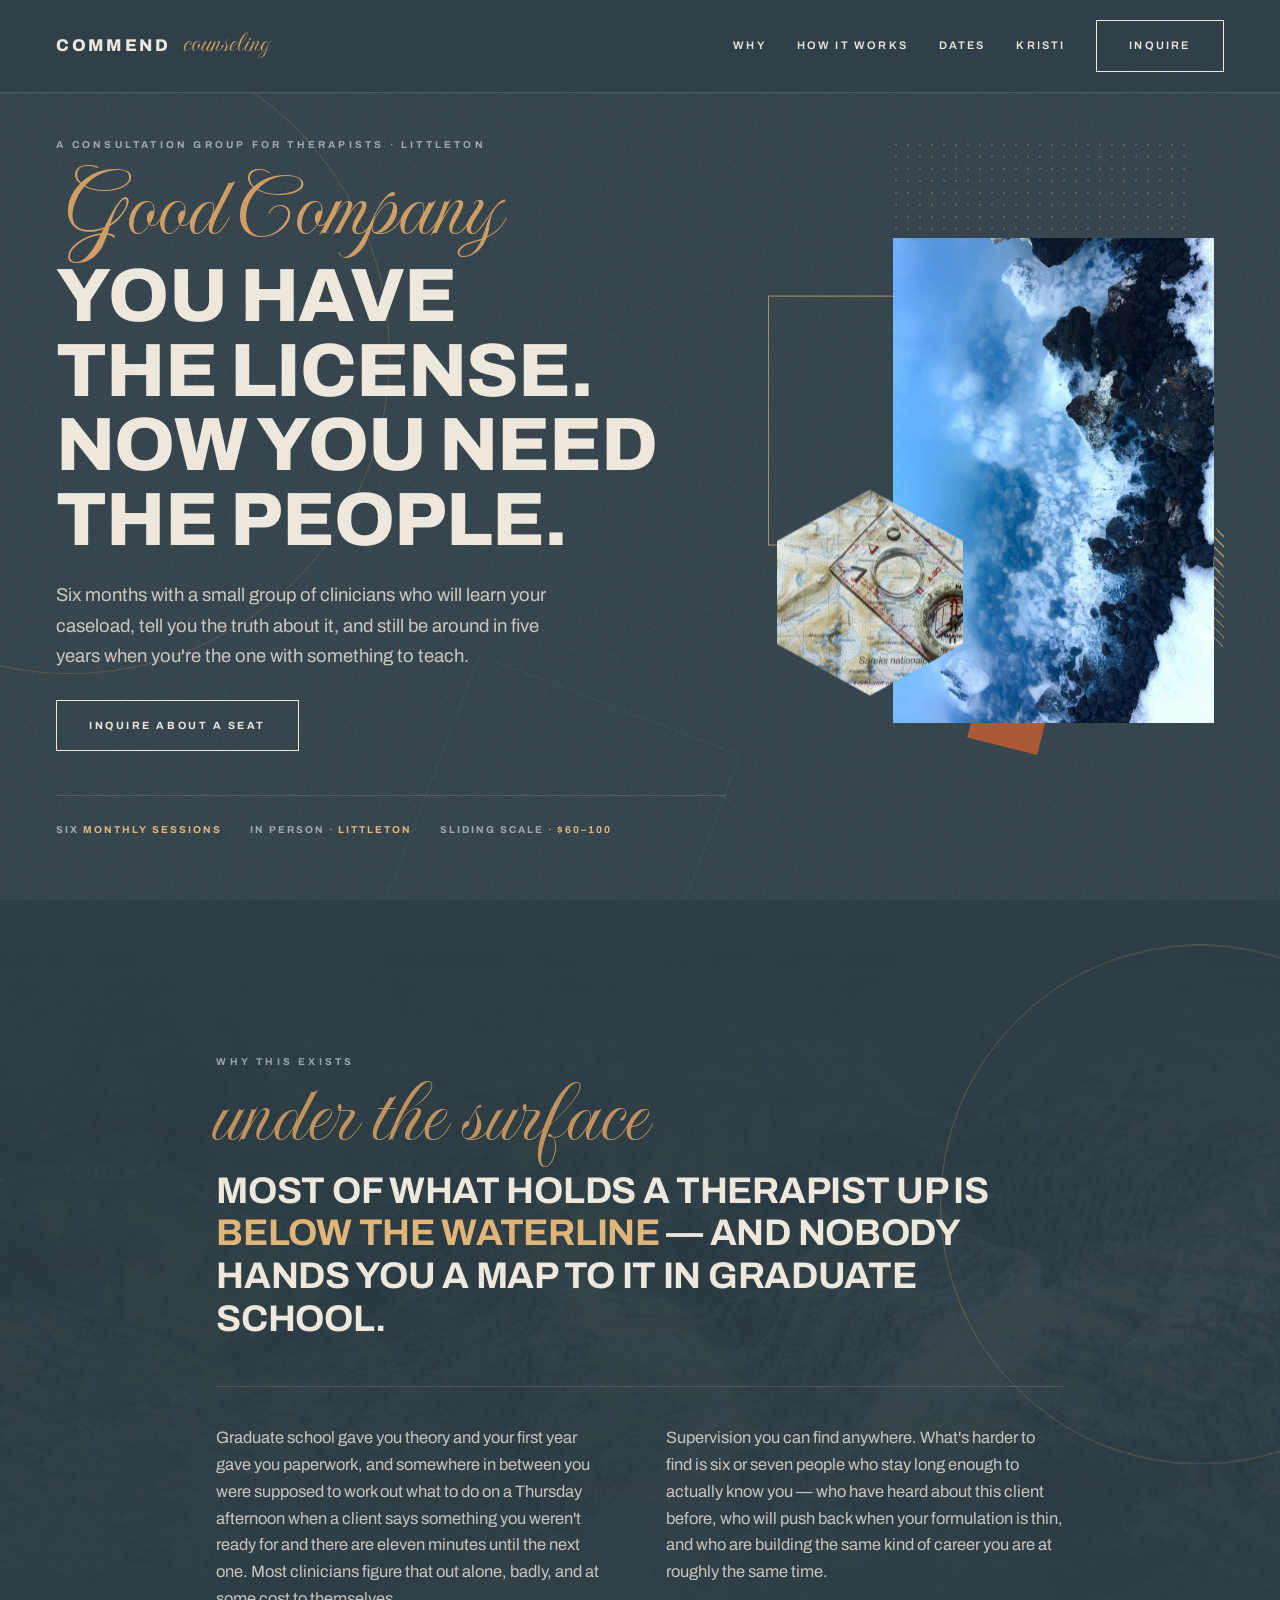
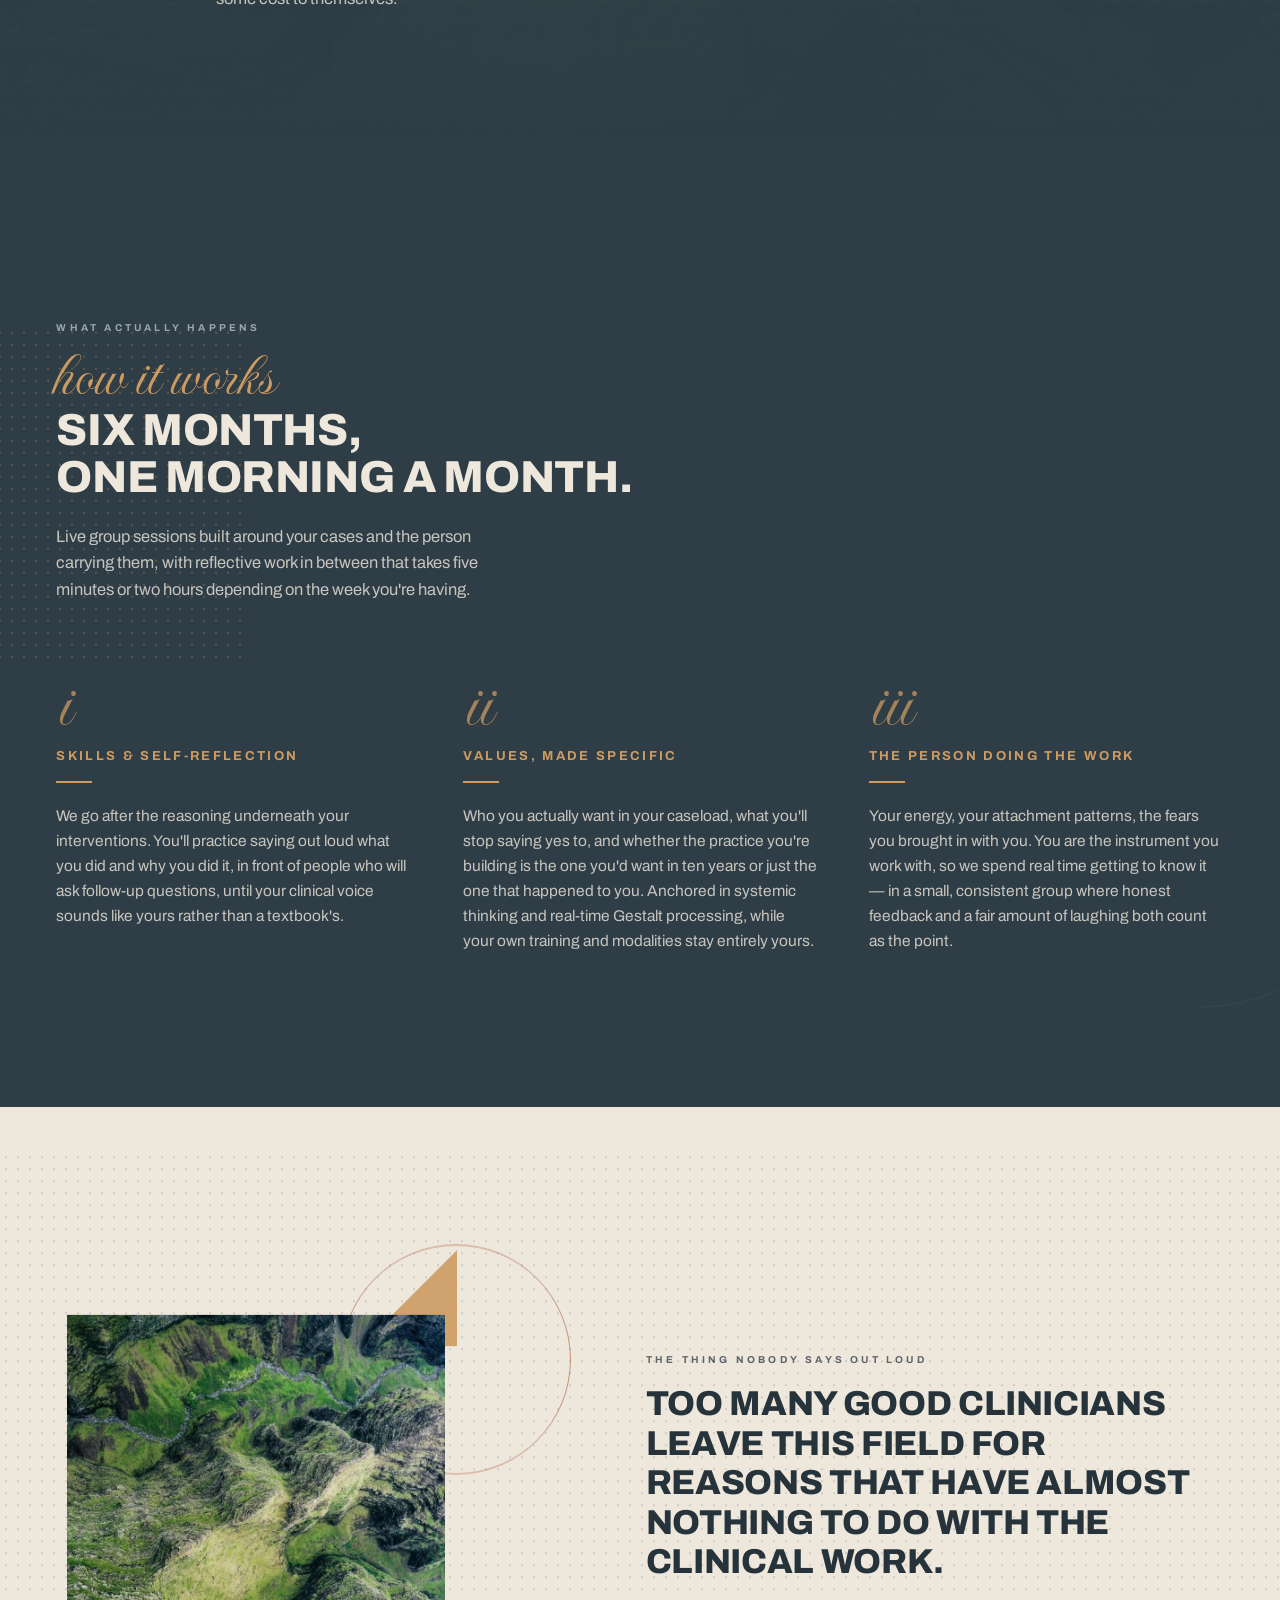
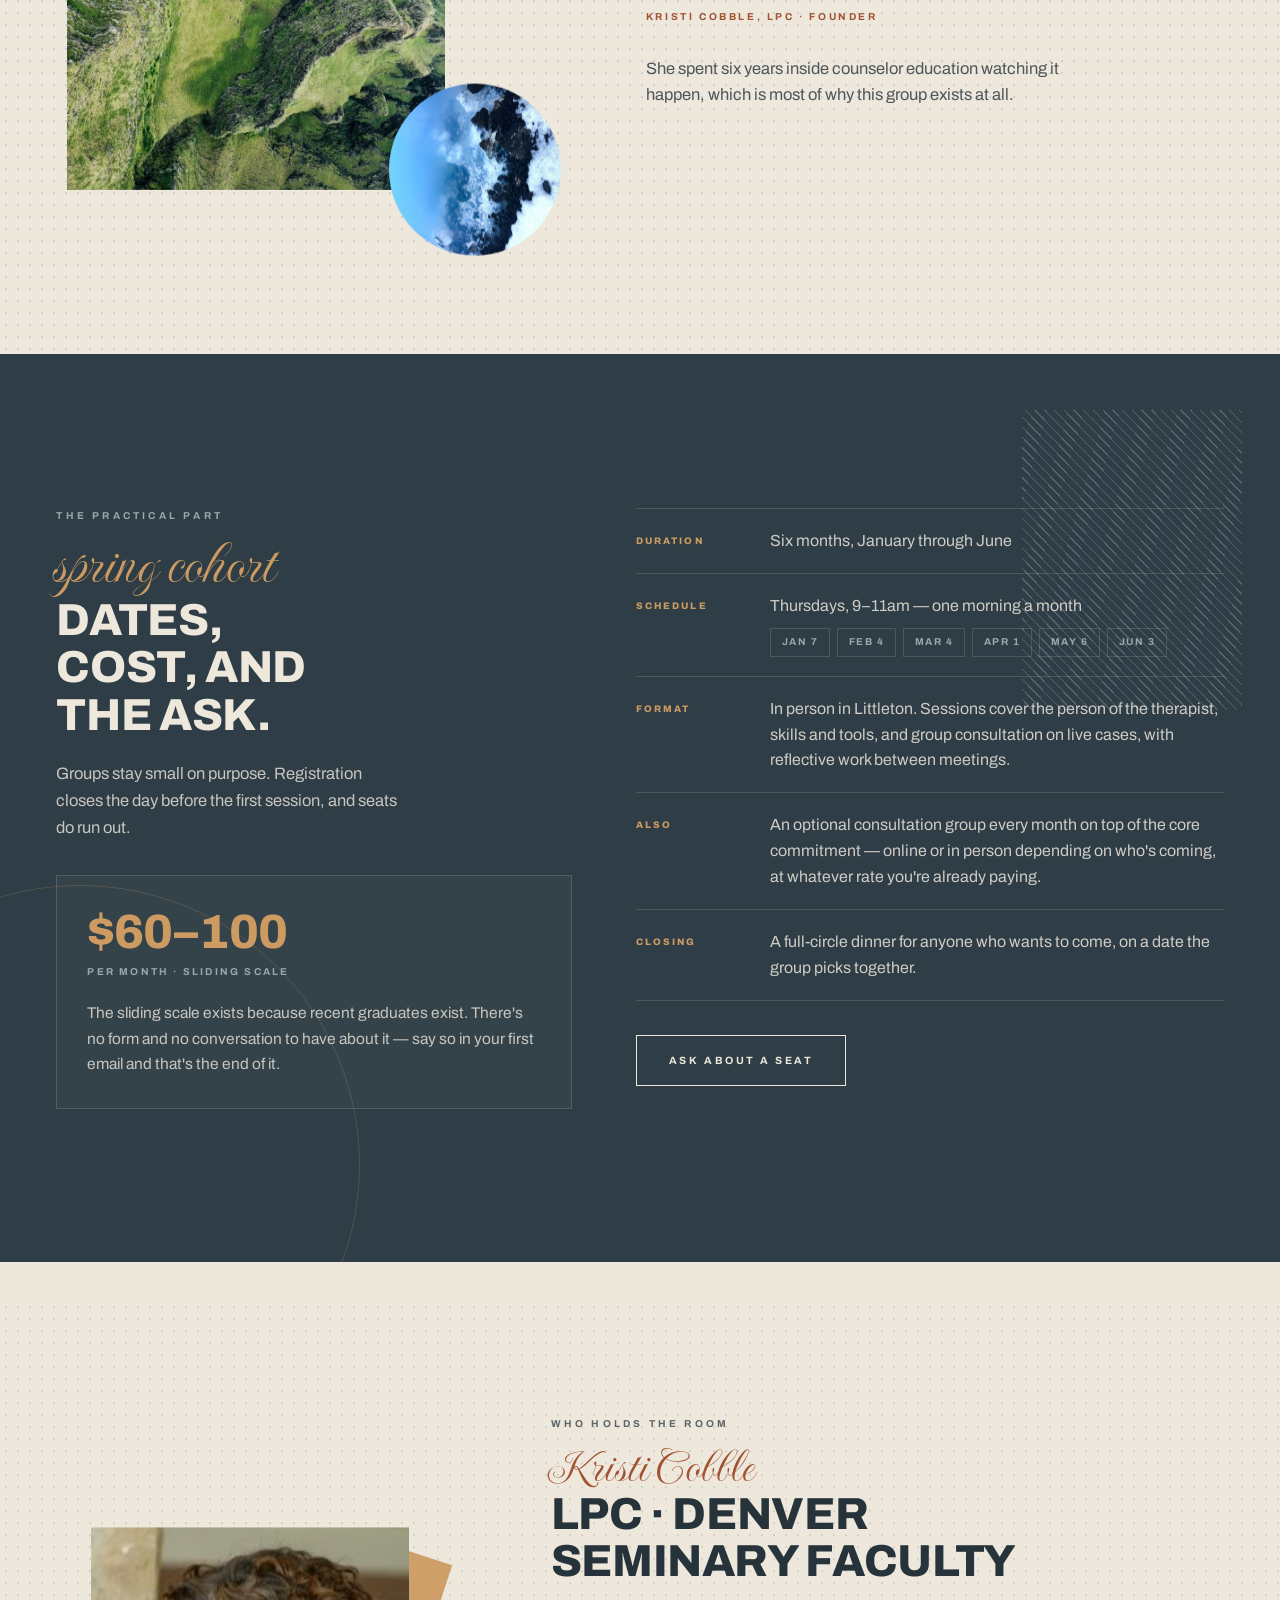
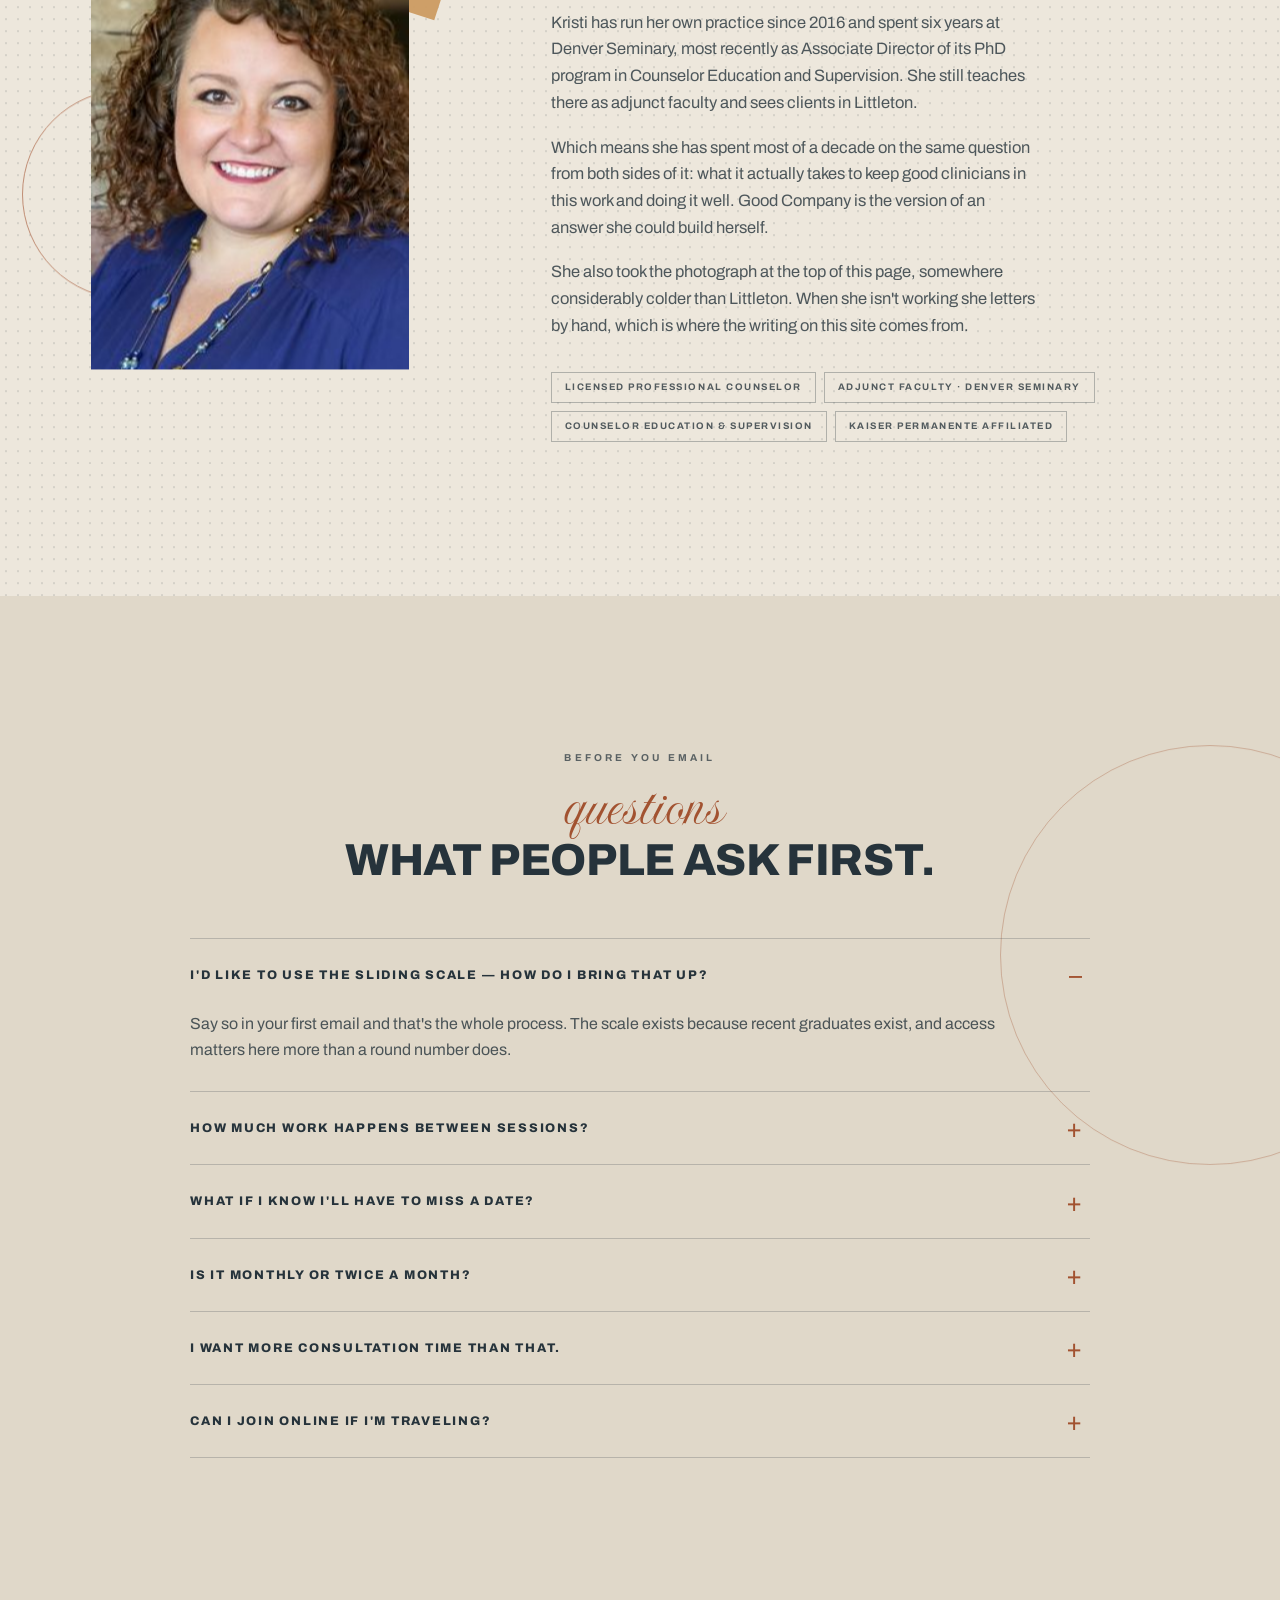
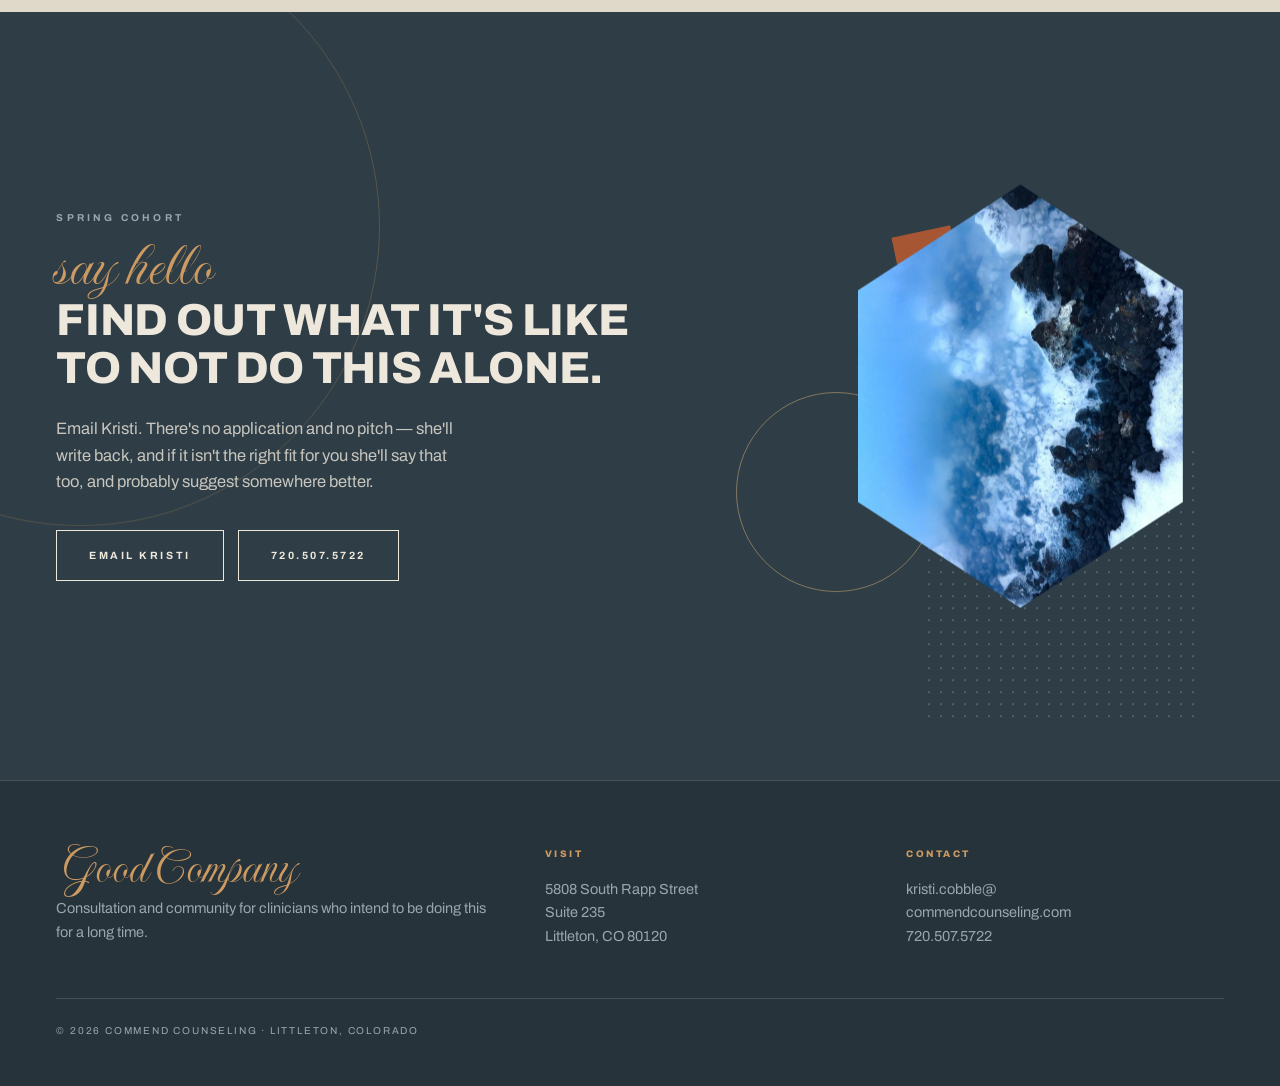
==== commit d8374315: "Fix nav horizontal padding clobbered by shorthand" ====
--- a/index.html
+++ b/index.html
@@ -3,224 +3,619 @@
 <head>
 <meta charset="utf-8">
 <meta name="viewport" content="width=device-width, initial-scale=1">
-<title>Commend Counseling &middot; Kristi Cobble, LPC &middot; Littleton, Colorado</title>
-<meta name="description" content="Counseling for adults and clinical consultation for therapists in Littleton, Colorado. Kristi Cobble, LPC, in practice since 2016.">
+<title>Good Company — A Consultation Group for Therapists · Commend Counseling, Littleton CO</title>
+<meta name="description" content="A six-month consultation group in Littleton, Colorado for therapists early in private practice. Monthly in-person sessions, case consultation, and a small group that stays. Led by Kristi Cobble, LPC.">
 <link rel="canonical" href="https://losmanzanos.github.io/Kristi/">
 <meta name="theme-color" content="#2E3D46">
 <meta name="robots" content="noindex,nofollow">
+
 <meta property="og:type" content="website">
 <meta property="og:site_name" content="Commend Counseling">
 <meta property="og:url" content="https://losmanzanos.github.io/Kristi/">
-<meta property="og:title" content="Commend Counseling &middot; Kristi Cobble, LPC &middot; Littleton, Colorado">
-<meta property="og:description" content="Counseling for adults and clinical consultation for therapists in Littleton, Colorado. Kristi Cobble, LPC, in practice since 2016.">
+<meta property="og:title" content="Good Company — a consultation group for therapists">
+<meta property="og:description" content="A six-month consultation group in Littleton, Colorado for therapists early in private practice. Monthly in-person sessions, case consultation, and a small group that stays. Led by Kristi Cobble, LPC.">
 <meta property="og:image" content="https://losmanzanos.github.io/Kristi/og-image.jpg">
 <meta property="og:image:width" content="1200">
 <meta property="og:image:height" content="630">
+<meta property="og:image:alt" content="Glacial water meeting black volcanic rock, with the words You have the license. Now you need the people.">
+
 <meta name="twitter:card" content="summary_large_image">
-<meta name="twitter:title" content="Commend Counseling &middot; Kristi Cobble, LPC &middot; Littleton, Colorado">
-<meta name="twitter:description" content="Counseling for adults and clinical consultation for therapists in Littleton, Colorado. Kristi Cobble, LPC, in practice since 2016.">
+<meta name="twitter:title" content="Good Company — a consultation group for therapists">
+<meta name="twitter:description" content="A six-month consultation group in Littleton, Colorado for therapists early in private practice. Monthly in-person sessions, case consultation, and a small group that stays. Led by Kristi Cobble, LPC.">
 <meta name="twitter:image" content="https://losmanzanos.github.io/Kristi/og-image.jpg">
+
 <link rel="icon" href="favicon-32.png" sizes="32x32" type="image/png">
 <link rel="icon" href="icon-512.png" sizes="512x512" type="image/png">
 <link rel="apple-touch-icon" href="apple-touch-icon.png">
+
 <link rel="preconnect" href="https://fonts.googleapis.com">
 <link rel="preconnect" href="https://fonts.gstatic.com" crossorigin>
 <link href="https://fonts.googleapis.com/css2?family=Archivo:wght@400;500;600;700;800&family=Imperial+Script&display=swap" rel="stylesheet">
-<link rel="stylesheet" href="assets/site.css">
-<script type="application/ld+json">
-{
-  "@context":"https://schema.org",
-  "@type":["LocalBusiness","ProfessionalService"],
-  "name":"Commend Counseling",
-  "description":"Counseling and clinical consultation in Littleton, Colorado. Kristi Cobble, LPC.",
-  "url":"https://losmanzanos.github.io/Kristi/",
-  "telephone":"+1-720-507-5722",
-  "email":"kristi.cobble@commendcounseling.com",
-  "address":{"@type":"PostalAddress","streetAddress":"5808 South Rapp Street, Suite 235",
-    "addressLocality":"Littleton","addressRegion":"CO","postalCode":"80120","addressCountry":"US"},
-  "founder":{"@type":"Person","name":"Kristi Cobble","honorificSuffix":"LPC",
-    "jobTitle":"Licensed Professional Counselor",
-    "alumniOf":{"@type":"CollegeOrUniversity","name":"Denver Seminary"}},
-  "areaServed":{"@type":"State","name":"Colorado"},
-  "priceRange":"$$"
+<style>
+:root{
+  /* ground — deep slate, not black */
+  --slate:#2E3D46;
+  --slate-dp:#26333B;
+  --slate-lt:#3B4C56;
+  --line:rgba(237,231,220,.16);
+
+  /* warm relief */
+  --bone:#EDE7DC;
+  --bone-2:#E0D8C9;
+
+  /* warmth — lightness corrected for AA at small sizes */
+  --brass:#CD9B62;      /* 4.52:1 on slate  (was #C89153 = 4.08, failed) */
+  --brass-lt:#DFB57A;   /* 5.89:1 on slate */
+  --ember:#A25230;      /* 4.51:1 on bone   (was #AE5834 = 4.02, failed) */
+  --ember-lt:#AE5834;   /* decorative only, large sizes */
+
+  --mute:#9AA6AE;       /* 4.51:1 on slate  (was #93A0A8 = 4.18, failed) */
+
+  --sans:"Archivo","Helvetica Neue",Arial,sans-serif;
+  --hand:"Imperial Script",cursive;
+
+  --maxw:1300px;
+  --gutter:clamp(20px,4.4vw,64px);
+  --sy:clamp(95px,12vw,175px);
 }
-</script>
+*{box-sizing:border-box;margin:0;padding:0}
+html{scroll-behavior:smooth;overflow-x:clip}
+body{
+  font-family:var(--sans);background:var(--slate);color:var(--bone);
+  opacity:0;transition:opacity .28s ease;
+
+  -webkit-font-smoothing:antialiased;overflow-x:clip;line-height:1.62;font-size:16.5px;
+}
+img{display:block;max-width:100%}
+.wrap{max-width:var(--maxw);margin:0 auto;padding:0 var(--gutter);position:relative;z-index:4}
+
+.grain{position:fixed;inset:0;z-index:900;pointer-events:none;opacity:.34;mix-blend-mode:overlay}
+.grain svg{width:100%;height:100%}
+
+/* ---------- geometry (v3 vocabulary, v4 palette) ---------- */
+.geo{position:absolute;pointer-events:none;z-index:1;will-change:transform}
+section,header.hero{contain:paint}
+.g-frame{border:1.5px solid currentColor}
+.g-ring{border:1.5px solid currentColor;border-radius:50%}
+.g-arc{border:1.5px solid currentColor;border-radius:50%;
+  clip-path:polygon(50% 50%,100% 0,100% 100%,50% 100%)}
+.g-fill{background:currentColor}
+.g-dot{background-image:radial-gradient(currentColor 1.1px,transparent 1.1px);background-size:12px 12px}
+.g-hatch{background-image:repeating-linear-gradient(46deg,currentColor 0 1px,transparent 1px 7px)}
+
+.cut-hex{clip-path:polygon(50% 0,100% 25%,100% 75%,50% 100%,0 75%,0 25%)}
+.cut-tri{clip-path:polygon(0 100%,100% 100%,100% 0)}
+
+/* photo shapes — natural color, no overlays */
+.ph{position:absolute;overflow:hidden;z-index:2;will-change:transform}
+.ph img{width:100%;height:100%;object-fit:cover}
+.sh-circ{border-radius:50%}
+
+/* ---------- nav ---------- */
+nav{position:sticky;top:0;z-index:100;background:rgba(46,61,70,.93);backdrop-filter:blur(12px);
+  border-bottom:1px solid var(--line)}
+.nav-in{display:flex;align-items:center;justify-content:space-between;gap:28px;padding-top:20px;padding-bottom:20px}
+.brand{text-decoration:none;display:flex;align-items:baseline;gap:12px}
+.brand b{font-size:17px;font-weight:800;letter-spacing:.14em;text-transform:uppercase;color:var(--bone)}
+.brand i{font-family:var(--hand);font-style:normal;font-size:30px;color:var(--brass);line-height:.7}
+.nav-links{display:flex;gap:clamp(16px,2.4vw,36px);align-items:center}
+.navtoggle{display:none;background:none;border:1.5px solid var(--line);color:var(--bone);padding:9px 14px;font:inherit;font-size:10.5px;letter-spacing:.18em;text-transform:uppercase;font-weight:700;cursor:pointer}
+.nav-links a{color:var(--bone);text-decoration:none;font-size:11px;letter-spacing:.2em;
+  text-transform:uppercase;font-weight:600;transition:color .3s}
+.nav-links a:hover{color:var(--brass-lt)}
+
+.btn{display:inline-block;border:1.5px solid currentColor;color:var(--bone);
+  padding:16px 32px;font-size:10.5px;letter-spacing:.24em;text-transform:uppercase;
+  font-weight:700;text-decoration:none;transition:background .35s,color .35s,border-color .35s}
+.btn:hover{background:var(--brass);border-color:var(--brass);color:var(--slate-dp)}
+.btn-dark{color:var(--slate-dp)}
+.btn-dark:hover{background:var(--slate-dp);border-color:var(--slate-dp);color:var(--bone)}
+
+/* ---------- type ---------- */
+h1{font-size:clamp(38px,5.9vw,84px);line-height:.99;text-transform:uppercase;font-weight:800;letter-spacing:-.012em;text-wrap:balance;overflow-wrap:break-word}
+h2{font-size:clamp(26px,3.5vw,46px);line-height:1.06;text-transform:uppercase;font-weight:800;letter-spacing:-.008em;text-wrap:balance;overflow-wrap:break-word}
+h3{font-size:13px;letter-spacing:.18em;text-transform:uppercase;font-weight:700;color:var(--brass)}
+.hand{font-family:var(--hand);font-weight:400;line-height:.78;letter-spacing:0;text-transform:none;color:var(--brass);display:block}
+.hand-xl{font-size:clamp(50px,7.2vw,100px);opacity:.92}
+.hand-lg{font-size:clamp(38px,4.9vw,66px)}
+.hand-hero{font-size:clamp(58px,7.6vw,112px);line-height:.82}
+.hand-md{font-size:clamp(32px,3.9vw,50px)}
+.eyebrow{font-size:10px;letter-spacing:.32em;text-transform:uppercase;color:var(--mute);font-weight:700;display:block;margin-bottom:16px}
+p{color:rgba(237,231,220,.80);font-size:16.5px}
+.lead{font-size:18.5px;line-height:1.66;max-width:46ch}
+.lt{background:var(--bone);color:var(--slate-dp)}
+.lt h1,.lt h2{color:var(--slate-dp)}
+.lt p{color:rgba(38,51,59,.80)}
+.lt .eyebrow{color:rgba(38,51,59,.72)}      /* 4.55:1 — was .52 and failed */
+.lt .hand{color:var(--ember)}
+.lt h3{color:var(--ember)}
+
+section{position:relative;overflow:hidden}
+.sec{padding:var(--sy) 0}
+
+/* ---------- hero ---------- */
+.hero{padding:clamp(20px,2.6vw,40px) 0 clamp(32px,4vw,60px);
+  min-height:calc(100vh - var(--navh,76px));
+  min-height:calc(100svh - var(--navh,76px));
+  display:flex;align-items:center}
+/* --hs is set by script when the block is taller than the first screen */
+.hero-copy{--hs:1}
+.hero-copy h1{font-size:calc(clamp(38px,5.9vw,84px) * var(--hs))}
+.hero-copy .hand-hero{font-size:calc(clamp(58px,7.6vw,112px) * var(--hs))}
+.hero-copy .lead{font-size:calc(18.5px * var(--hs));margin-top:calc(22px * var(--hs))}
+.hero-copy .eyebrow{margin-bottom:calc(14px * var(--hs))}
+.hero-facts{margin-top:calc(30px * var(--hs));padding-top:calc(20px * var(--hs))}
+.hero-in{display:grid;grid-template-columns:1.2fr .8fr;gap:clamp(26px,4vw,58px);align-items:center;width:100%}
+.hero-copy{position:relative;z-index:6}
+.hero-stage{position:relative;height:clamp(340px,42vw,505px)}
+.hero-facts{display:flex;flex-wrap:wrap;gap:28px;margin-top:44px;padding-top:26px;border-top:1px solid var(--line)}
+.hero-facts div{font-size:10px;letter-spacing:.2em;text-transform:uppercase;color:var(--mute);font-weight:700}
+.hero-facts b{color:var(--brass-lt);font-weight:700}
+
+/* ---------- statement ---------- */
+.stmt-bg{position:absolute;inset:0;z-index:0}
+.stmt-bg img{width:100%;height:124%;object-fit:cover;object-position:50% 38%;opacity:.28}
+.stmt-bg::after{content:"";position:absolute;inset:0;
+  background:linear-gradient(180deg,var(--slate) 1%,rgba(46,61,70,.74) 45%,var(--slate) 99%)}
+.stmt-in{position:relative;z-index:5;max-width:960px}
+.stmt-big{font-size:clamp(23px,2.9vw,39px);line-height:1.15;font-weight:700;text-transform:uppercase;letter-spacing:-.008em;margin-bottom:36px}
+.stmt-big u{text-decoration:none;color:var(--brass-lt)}
+.stmt-cols{display:grid;grid-template-columns:1fr 1fr;gap:52px;margin-top:46px;padding-top:38px;border-top:1px solid var(--line)}
+
+/* ---------- three ---------- */
+.three-head{max-width:760px;margin-bottom:74px}
+.three-grid{display:grid;grid-template-columns:repeat(3,1fr);gap:clamp(26px,4vw,56px);position:relative;z-index:4}
+.step .n{font-family:var(--hand);font-size:74px;line-height:.7;color:var(--brass);opacity:.75;display:block;margin-bottom:16px}
+.step h3{margin-bottom:14px}
+.step .hr{width:36px;height:2px;background:var(--brass);margin-bottom:20px}
+.step p{font-size:15.5px}
+
+/* ---------- quote ---------- */
+.q-in{display:grid;grid-template-columns:1fr 1.1fr;gap:clamp(30px,5vw,78px);align-items:center}
+.q-stage{position:relative;height:clamp(400px,48vw,540px)}
+.q-text{font-size:clamp(22px,2.7vw,35px);line-height:1.14;font-weight:800;text-transform:uppercase;letter-spacing:-.01em}
+.q-attr{margin-top:28px;font-size:10px;letter-spacing:.26em;text-transform:uppercase;color:var(--ember);font-weight:700}
+
+/* ---------- details ---------- */
+.d-in{display:grid;grid-template-columns:1fr 1.14fr;gap:clamp(34px,5vw,78px);align-items:start}
+.dl{border-top:1px solid var(--line)}
+.dl>div{display:grid;grid-template-columns:112px 1fr;gap:22px;padding:19px 0;border-bottom:1px solid var(--line)}
+.dl dt{font-size:9.5px;letter-spacing:.22em;text-transform:uppercase;color:var(--brass);font-weight:800;padding-top:6px}
+.dl dd{font-size:16px;color:rgba(237,231,220,.84)}
+.chips{display:flex;flex-wrap:wrap;gap:7px;margin-top:10px}
+.chips span{border:1px solid var(--line);padding:5px 11px;font-size:10px;letter-spacing:.14em;text-transform:uppercase;font-weight:700;color:var(--mute)}
+.pricebox{margin-top:34px;border:1.5px solid var(--line);padding:32px 30px;background:rgba(237,231,220,.03)}
+.pricebox .n{font-size:48px;font-weight:800;line-height:1;color:var(--brass);letter-spacing:-.02em}
+.pricebox small{display:block;font-size:10px;letter-spacing:.22em;text-transform:uppercase;color:var(--mute);font-weight:700;margin:8px 0 20px}
+
+/* ---------- kristi ---------- */
+.k-in{display:grid;grid-template-columns:.78fr 1.22fr;gap:clamp(34px,5vw,78px);align-items:center}
+.k-stage{position:relative;height:clamp(380px,44vw,470px)}
+.k-creds{display:flex;flex-wrap:wrap;gap:8px;margin-top:32px}
+.k-creds span{border:1px solid rgba(38,51,59,.3);padding:7px 13px;font-size:9.5px;letter-spacing:.16em;text-transform:uppercase;color:rgba(38,51,59,.78);font-weight:700}
+
+/* ---------- faq ---------- */
+.faq-list{max-width:900px;margin:54px auto 0;border-top:1px solid rgba(38,51,59,.22);position:relative;z-index:4}
+details{border-bottom:1px solid rgba(38,51,59,.22)}
+summary{list-style:none;cursor:pointer;padding:26px 52px 26px 0;position:relative;
+  font-size:12.5px;letter-spacing:.14em;text-transform:uppercase;font-weight:800;color:var(--slate-dp);transition:color .3s}
+summary::-webkit-details-marker{display:none}
+summary:hover{color:var(--ember)}
+summary::after{content:"+";position:absolute;right:6px;top:50%;transform:translateY(-50%);font-size:26px;font-weight:400;color:var(--ember);line-height:1}
+details[open] summary::after{content:"–"}
+details p{padding:0 60px 28px 0;font-size:16px}
+
+/* ---------- contact ---------- */
+.c-in{display:grid;grid-template-columns:1.08fr .92fr;gap:clamp(34px,5vw,78px);align-items:center}
+.c-stage{position:relative;height:clamp(340px,42vw,460px)}
+
+footer{background:var(--slate-dp);border-top:1px solid var(--line);padding:66px 0 46px;position:relative;z-index:5}
+.f-in{display:grid;grid-template-columns:1.4fr 1fr 1fr;gap:44px}
+footer a{color:var(--mute);text-decoration:none}
+footer a:hover{color:var(--brass-lt)}
+.f-h{font-size:9.5px;letter-spacing:.26em;text-transform:uppercase;color:var(--brass);font-weight:800;margin-bottom:16px}
+.f-in p{font-size:14.5px;color:var(--mute)}
+.f-bot{margin-top:50px;padding-top:24px;border-top:1px solid var(--line);
+  font-size:10px;letter-spacing:.18em;text-transform:uppercase;color:var(--mute)}  /* was 60% alpha = 2.70, failed */
+
+.rv{opacity:0;transform:translateY(30px);transition:opacity 1s cubic-bezier(.22,.61,.36,1),transform 1s cubic-bezier(.22,.61,.36,1)}
+.rv.in{opacity:1;transform:none}
+
+@media(max-width:980px){
+  .hero-in,.stmt-cols,.q-in,.d-in,.k-in,.c-in{grid-template-columns:1fr}
+  .three-grid{grid-template-columns:1fr;gap:44px}
+  .f-in{grid-template-columns:1fr;gap:30px}
+  .hero{min-height:auto;padding-bottom:clamp(46px,9vw,70px)}
+  /* copy before imagery: the photo stack used to push the headline off-screen */
+  .hero-copy{order:1}
+  .hero-stage{order:2;height:clamp(250px,54vw,340px)}
+  .q-stage,.k-stage,.c-stage{height:clamp(250px,54vw,320px)}
+
+  .navtoggle{display:block}
+  .nav-links{position:absolute;top:100%;left:0;right:0;background:var(--slate-dp);
+    border-bottom:1px solid var(--line);flex-direction:column;align-items:stretch;
+    gap:0;padding:4px 0 10px;display:none;box-shadow:0 22px 40px -22px rgba(0,0,0,.6)}
+  .nav-links.open{display:flex}
+  .nav-links a{padding:15px var(--gutter);width:100%;font-size:12px;letter-spacing:.2em;
+    border-bottom:1px solid rgba(233,226,213,.07)}
+  .nav-links .btn{margin:10px var(--gutter) 2px;text-align:center;border-bottom:1.5px solid currentColor}
+}
+
+@media(max-width:760px){
+  .geo-lg{display:none}
+  .sec{padding:clamp(56px,13vw,84px) 0}
+  .hand-hero{font-size:clamp(48px,15vw,72px)}
+  .hand-xl{font-size:clamp(44px,14vw,66px)}
+  .hand-lg{font-size:clamp(38px,12vw,56px)}
+  .hand-md{font-size:clamp(32px,10vw,46px)}
+  h1{font-size:clamp(31px,8.8vw,44px)}
+  h2{font-size:clamp(24px,6.8vw,34px)}
+  .stmt-big{font-size:clamp(20px,5.6vw,28px)}
+  .q-text{font-size:clamp(20px,5.4vw,28px)}
+  .lead,.hero-copy .lead{font-size:17px}
+  body{font-size:16px}
+  .btn{padding:14px 22px;font-size:10px;letter-spacing:.2em}
+  .dl>div{grid-template-columns:1fr;gap:6px}
+  details p{padding-right:0}
+  summary{padding-right:40px}
+  .f-bot{flex-direction:column;gap:8px}
+}
+@media(max-width:560px){
+  .brand b{font-size:15px}
+  .brand i{font-size:26px}
+}
+body.ready{opacity:1}
+/* failsafe: reveal even if JS never runs */
+@keyframes revealFallback{to{opacity:1}}
+body{animation:revealFallback 0s 1.5s forwards}
+@media (prefers-reduced-motion:reduce){
+  body{opacity:1;animation:none}
+  .rv{opacity:1;transform:none;transition:none}
+}
+</style>
 </head>
 <body>
-<a class="skip" href="#main">Skip to content</a>
 
 <svg width="0" height="0" style="position:absolute" aria-hidden="true"><defs>
-  <filter id="grainF"><feTurbulence type="fractalNoise" baseFrequency="0.8" numOctaves="3" stitchTiles="stitch"/><feColorMatrix type="saturate" values="0"/></filter>
+  <filter id="grainF">
+    <feTurbulence type="fractalNoise" baseFrequency="0.8" numOctaves="3" stitchTiles="stitch"/>
+    <feColorMatrix type="saturate" values="0"/>
+  </filter>
 </defs></svg>
-<div class="grain" aria-hidden="true"><svg><rect width="100%" height="100%" filter="url(#grainF)" opacity=".4"/></svg></div>
-
+<div class="grain"><svg><rect width="100%" height="100%" filter="url(#grainF)" opacity=".4"/></svg></div>
+
+<!-- ============ NAV ============ -->
 <nav>
   <div class="wrap nav-in">
-    <a class="brand" href="index.html"><b>Commend</b><i>counseling</i></a>
+    <a class="brand" href="#"><b>Commend</b><i class="brand-mark">counseling</i></a>
     <button class="navtoggle" aria-expanded="false" aria-controls="navlinks">Menu</button>
-    <div class="nav-links" id="navlinks"><a href="index.html" aria-current="page">Home</a><a href="about.html">About</a><a href="services.html">Therapy</a><a href="consultation.html">Consultation</a><a href="fees.html">Fees</a><a href="faq.html">FAQ</a><a href="contact.html">Contact</a></div>
+    <div class="nav-links" id="navlinks">
+      <a href="#why">Why</a>
+      <a href="#how">How It Works</a>
+      <a href="#details">Dates</a>
+      <a href="#kristi">Kristi</a>
+      <a class="btn" href="#contact">Inquire</a>
+    </div>
   </div>
 </nav>
 
-<main id="main">
-
-<header class="hero sec" style="padding-top:clamp(40px,5vw,70px)">
-  <div class="geo g-ring geo-lg" data-sp="0.30" style="color:var(--brass);opacity:.24;width:600px;height:600px;left:-230px;top:-60px"></div>
-  <div class="geo g-dot" data-sp="0.55" style="color:rgba(205,155,98,.30);width:280px;height:280px;right:7%;top:5%"></div>
+<!-- ============ HERO ============ -->
+<header class="hero">
+  <div class="geo g-ring geo-lg" data-sp="0.30" style="color:var(--brass);opacity:.26;width:640px;height:640px;left:-250px;top:-70px"></div>
+  <div class="geo g-dot"  data-sp="0.55" style="color:rgba(205,155,98,.34);width:300px;height:300px;right:7%;top:4%"></div>
+  <div class="geo g-frame" data-sp="-0.35" style="color:var(--slate-lt);opacity:.9;width:280px;height:280px;left:33%;bottom:-70px;transform:rotate(21deg)"></div>
+
   <div class="wrap hero-in">
-    <div class="hero-copy rv" style="--hs:1">
-      <span class="eyebrow">Counseling &amp; clinical consultation &middot; Littleton, Colorado</span>
-      <span class="hand hand-xl" style="margin:0 0 10px -3px">Commend</span>
-      <h1 style="font-size:calc(clamp(34px,4.8vw,66px) * var(--hs))">Therapy that<br>takes you<br>seriously.</h1>
-      <p class="lead" style="font-size:calc(18.5px * var(--hs));margin-top:calc(22px * var(--hs))">
-        Kristi Cobble is a Licensed Professional Counselor in Littleton. She has been in private
-        practice since 2016 and has spent most of that time teaching other therapists how to do
-        this work well.</p>
-      <div style="margin-top:calc(30px * var(--hs));display:flex;gap:13px;flex-wrap:wrap">
-        <a class="btn" href="contact.html">Book a consultation</a>
-        <a class="btn" href="about.html">About Kristi</a>
-      </div>
-      <div style="margin-top:calc(34px * var(--hs));padding-top:calc(22px * var(--hs));border-top:1px solid var(--line);display:flex;gap:26px;flex-wrap:wrap;font-size:10px;letter-spacing:.2em;text-transform:uppercase;color:var(--mute);font-weight:700">
-        <div>Accepting <b style="color:var(--brass-lt)">new clients</b></div>
-        <div>In network with <b style="color:var(--brass-lt)">Kaiser Permanente</b></div>
-        <div>Licensed in <b style="color:var(--brass-lt)">Colorado</b></div>
-      </div>
-    </div>
-    <div class="stage" style="height:clamp(340px,42vw,500px)">
+    <div class="hero-copy rv">
+      <span class="eyebrow">A consultation group for therapists · Littleton</span>
+      <span class="hand hand-hero" style="margin:0 0 12px -3px">Good Company</span>
+      <h1>You have<br>the license.<br>Now you need<br>the people.</h1>
+      <p class="lead">Six months with a small group of clinicians who will learn your caseload, tell you the truth about it, and still be around in five years when you're the one with something to teach.</p>
+      <div style="margin-top:calc(28px * var(--hs))"><a class="btn" href="#contact">Inquire about a seat</a></div>
+      <div class="hero-facts">
+        <div>Six <b>monthly sessions</b></div>
+        <div>In person · <b>Littleton</b></div>
+        <div>Sliding scale · <b>$60–100</b></div>
+      </div>
+    </div>
+
+    <div class="hero-stage">
       <div class="ph" data-sp="0.16" style="width:72%;height:96%;right:2%;top:0">
-        <img src="kristi-iceberg.jpg" fetchpriority="high" alt="Glacial water meeting black volcanic rock and snow">
-      </div>
-      <div class="geo g-frame" data-sp="-0.55" style="color:var(--brass);opacity:.8;width:230px;height:230px;left:-2%;top:14%"></div>
-      <div class="ph cut-hex" data-sp="0.85" style="width:170px;height:190px;left:0;bottom:7%">
-        <img loading="lazy" decoding="async" src="compass-map.jpg" alt="A compass resting on a topographic map">
-      </div>
-      <div class="geo g-fill" data-sp="-0.9" style="color:var(--ember-lt);opacity:.95;width:66px;height:66px;left:45%;bottom:2%;transform:rotate(14deg)"></div>
+        <img src="kristi-iceberg.jpg" fetchpriority="high" decoding="async" alt="Glacial water meeting black volcanic rock and snow">
+      </div>
+      <div class="geo g-frame" data-sp="-0.55" style="color:var(--brass);opacity:.8;width:250px;height:250px;left:-2%;top:14%"></div>
+      <div class="ph cut-hex" data-sp="0.85" style="width:186px;height:206px;left:0;bottom:7%">
+        <img loading="lazy" decoding="async" src="compass-map.jpg" alt="Compass resting on a topographic map">
+      </div>
+      <div class="geo g-fill" data-sp="-0.9" style="color:var(--ember-lt);opacity:.95;width:72px;height:72px;left:45%;bottom:1%;transform:rotate(14deg)"></div>
+      <div class="geo g-hatch" data-sp="1.05" style="color:rgba(223,181,122,.7);width:148px;height:118px;right:0;bottom:15%"></div>
     </div>
   </div>
 </header>
 
+<!-- ============ WHY ============ -->
+<section class="sec" id="why">
+  <div class="stmt-bg"><img loading="lazy" decoding="async" src="terrain-aerial.jpg" alt=""></div>
+  <div class="geo g-ring geo-lg" data-sp="0.45" style="color:var(--brass-lt);opacity:.28;width:520px;height:520px;right:-180px;top:8%"></div>
+  <div class="wrap stmt-in rv">
+    <span class="eyebrow">Why this exists</span>
+    <span class="hand hand-xl" style="margin:-8px 0 20px -8px">under the surface</span>
+    <div class="stmt-big">Most of what holds a therapist up is <u>below the waterline</u> — and nobody hands you a map to it in graduate school.</div>
+    <div class="stmt-cols">
+      <p>Graduate school gave you theory and your first year gave you paperwork, and somewhere in between you were supposed to work out what to do on a Thursday afternoon when a client says something you weren't ready for and there are eleven minutes until the next one. Most clinicians figure that out alone, badly, and at some cost to themselves.</p>
+      <p>Supervision you can find anywhere. What's harder to find is six or seven people who stay long enough to actually know you — who have heard about this client before, who will push back when your formulation is thin, and who are building the same kind of career you are at roughly the same time.</p>
+    </div>
+  </div>
+</section>
+
+<!-- ============ HOW ============ -->
+<section class="sec" id="how">
+  <div class="geo g-dot geo-lg" data-sp="0.40" style="color:rgba(205,155,98,.26);width:340px;height:340px;left:-90px;top:12%"></div>
+  <div class="geo g-arc geo-lg" data-sp="-0.50" style="color:var(--slate-lt);opacity:.95;width:400px;height:400px;right:-120px;bottom:6%"></div>
+  <div class="wrap">
+    <div class="three-head rv">
+      <span class="eyebrow">What actually happens</span>
+      <span class="hand hand-lg" style="margin:0 0 6px -6px">how it works</span>
+      <h2>Six months,<br>one morning a month.</h2>
+      <p style="margin-top:22px;max-width:52ch">Live group sessions built around your cases and the person carrying them, with reflective work in between that takes five minutes or two hours depending on the week you're having.</p>
+    </div>
+    <div class="three-grid">
+      <div class="step rv">
+        <span class="n">i</span>
+        <h3>Skills &amp; Self-Reflection</h3><div class="hr"></div>
+        <p>We go after the reasoning underneath your interventions. You'll practice saying out loud what you did and why you did it, in front of people who will ask follow-up questions, until your clinical voice sounds like yours rather than a textbook's.</p>
+      </div>
+      <div class="step rv">
+        <span class="n">ii</span>
+        <h3>Values, Made Specific</h3><div class="hr"></div>
+        <p>Who you actually want in your caseload, what you'll stop saying yes to, and whether the practice you're building is the one you'd want in ten years or just the one that happened to you. Anchored in systemic thinking and real-time Gestalt processing, while your own training and modalities stay entirely yours.</p>
+      </div>
+      <div class="step rv">
+        <span class="n">iii</span>
+        <h3>The Person Doing The Work</h3><div class="hr"></div>
+        <p>Your energy, your attachment patterns, the fears you brought in with you. You are the instrument you work with, so we spend real time getting to know it — in a small, consistent group where honest feedback and a fair amount of laughing both count as the point.</p>
+      </div>
+    </div>
+  </div>
+</section>
+
+<!-- ============ QUOTE ============ -->
 <section class="sec lt">
-  <div class="geo g-dot" data-sp="0.3" style="color:rgba(38,51,59,.12);width:100%;height:100%;left:0;top:0"></div>
+  <div class="geo g-dot" data-sp="0.35" style="color:rgba(38,51,59,.14);width:100%;height:100%;left:0;top:0"></div>
+  <div class="wrap q-in">
+    <div class="q-stage">
+      <div class="ph" data-sp="0.20" style="width:72%;height:88%;left:2%;top:6%">
+        <img loading="lazy" decoding="async" src="terrain-aerial.jpg" alt="Aerial view of green ridgelines and ravines">
+      </div>
+      <div class="geo g-ring" data-sp="-0.70" style="color:var(--ember);opacity:.55;width:230px;height:230px;right:2%;top:0"></div>
+      <div class="ph sh-circ" data-sp="0.95" style="width:172px;height:172px;right:4%;bottom:4%">
+        <img loading="lazy" decoding="async" src="kristi-iceberg.jpg" alt="">
+      </div>
+      <div class="geo g-fill cut-tri" data-sp="-1.0" style="color:var(--brass);opacity:.9;width:96px;height:96px;left:58%;top:2%"></div>
+    </div>
+    <div class="rv">
+      <span class="eyebrow">The thing nobody says out loud</span>
+      <div class="q-text">Too many good clinicians leave this field for reasons that have almost nothing to do with the clinical work.</div>
+      <div class="q-attr">Kristi Cobble, LPC · Founder</div>
+      <p style="margin-top:30px;max-width:46ch">She spent six years inside counselor education watching it happen, which is most of why this group exists at all.</p>
+    </div>
+  </div>
+</section>
+
+<!-- ============ DETAILS ============ -->
+<section class="sec" id="details">
+  <div class="geo g-ring geo-lg" data-sp="0.50" style="color:var(--brass);opacity:.22;width:560px;height:560px;left:-200px;bottom:-140px"></div>
+  <div class="geo g-hatch" data-sp="-0.45" style="color:rgba(154,166,174,.4);width:220px;height:300px;right:3%;top:8%"></div>
+  <div class="wrap d-in">
+    <div class="rv">
+      <span class="eyebrow">The practical part</span>
+      <span class="hand hand-lg" style="margin:0 0 8px -6px">spring cohort</span>
+      <h2>Dates,<br>cost, and<br>the ask.</h2>
+      <p style="margin-top:22px;max-width:38ch">Groups stay small on purpose. Registration closes the day before the first session, and seats do run out.</p>
+      <div class="pricebox">
+        <div class="n">$60–100</div>
+        <small>per month · sliding scale</small>
+        <p style="font-size:15.5px">The sliding scale exists because recent graduates exist. There's no form and no conversation to have about it — say so in your first email and that's the end of it.</p>
+      </div>
+    </div>
+    <div class="rv">
+      <dl class="dl">
+        <div><dt>Duration</dt><dd>Six months, January through June</dd></div>
+        <div><dt>Schedule</dt><dd>Thursdays, 9–11am — one morning a month
+          <div class="chips"><span>Jan 7</span><span>Feb 4</span><span>Mar 4</span><span>Apr 1</span><span>May 6</span><span>Jun 3</span></div>
+        </dd></div>
+        <div><dt>Format</dt><dd>In person in Littleton. Sessions cover the person of the therapist, skills and tools, and group consultation on live cases, with reflective work between meetings.</dd></div>
+        <div><dt>Also</dt><dd>An optional consultation group every month on top of the core commitment — online or in person depending on who's coming, at whatever rate you're already paying.</dd></div>
+        <div><dt>Closing</dt><dd>A full-circle dinner for anyone who wants to come, on a date the group picks together.</dd></div>
+      </dl>
+      <div style="margin-top:34px"><a class="btn" href="#contact">Ask about a seat</a></div>
+    </div>
+  </div>
+</section>
+
+<!-- ============ KRISTI ============ -->
+<section class="sec lt">
+  <div class="geo g-dot" data-sp="0.30" style="color:rgba(38,51,59,.12);width:100%;height:100%;left:0;top:0"></div>
+  <div class="wrap k-in">
+    <div class="k-stage">
+      <div class="ph" data-sp="0.18" style="width:74%;height:94%;left:8%;top:3%">
+        <img loading="lazy" decoding="async" src="kristi-headshot.jpg" alt="Kristi Cobble, LPC">
+      </div>
+      <div class="geo g-ring" data-sp="-0.65" style="color:var(--ember);opacity:.6;width:210px;height:210px;left:-8%;bottom:2%"></div>
+      <div class="geo g-fill" data-sp="0.90" style="color:var(--brass);opacity:.95;width:58px;height:58px;right:8%;top:8%;transform:rotate(18deg)"></div>
+    </div>
+    <div class="rv">
+      <span class="eyebrow">Who holds the room</span>
+      <span class="hand hand-md" style="margin:0 0 4px -4px">Kristi Cobble</span>
+      <h2>LPC · Denver<br>Seminary faculty</h2>
+      <p style="margin-top:24px;max-width:54ch">Kristi has run her own practice since 2016 and spent six years at Denver Seminary, most recently as Associate Director of its PhD program in Counselor Education and Supervision. She still teaches there as adjunct faculty and sees clients in Littleton.</p>
+      <p style="margin-top:18px;max-width:54ch">Which means she has spent most of a decade on the same question from both sides of it: what it actually takes to keep good clinicians in this work and doing it well. Good Company is the version of an answer she could build herself.</p>
+      <p style="margin-top:18px;max-width:54ch">She also took the photograph at the top of this page, somewhere considerably colder than Littleton. When she isn't working she letters by hand, which is where the writing on this site comes from.</p>
+      <div class="k-creds">
+        <span>Licensed Professional Counselor</span>
+        <span>Adjunct Faculty · Denver Seminary</span>
+        <span>Counselor Education &amp; Supervision</span>
+        <span>Kaiser Permanente affiliated</span>
+      </div>
+    </div>
+  </div>
+</section>
+
+<!-- ============ FAQ ============ -->
+<section class="sec lt" style="background:var(--bone-2)">
+  <div class="geo g-ring geo-lg" data-sp="0.40" style="color:rgba(162,82,48,.32);width:420px;height:420px;right:-140px;top:10%"></div>
   <div class="wrap">
-    <div class="narrow rv" style="margin:0 auto;text-align:center">
-      <span class="eyebrow">What to expect</span>
-      <span class="hand hand-lg">an honest room</span>
-      <h2 style="margin-top:6px">You won't be managed.</h2>
-      <p class="lead" style="margin:20px auto 0">Some people come in knowing exactly what they want to work
-        on. Most don't, and that's a perfectly good place to start. The first session is mostly you
-        talking and Kristi listening for what's underneath it.</p>
-    </div>
-    <div class="three" style="margin-top:56px">
-      <div class="card rv"><span class="n">i</span><h3>Individual therapy</h3><div class="hr"></div>
-        <p>Ongoing work for adults navigating <span class="fill">anxiety, depression, life transitions, grief, and the kind of stuck that is hard to name out loud</span>. Weekly to start, and we adjust from there.</p></div>
-      <div class="card rv"><span class="n">ii</span><h3>Clinical consultation</h3><div class="hr"></div>
-        <p>Consultation and supervision for therapists, from newly licensed clinicians to people well into practice. Kristi spent six years inside counselor education, most recently running a doctoral program in it.</p></div>
-      <div class="card rv"><span class="n">iii</span><h3>Straightforward logistics</h3><div class="hr"></div>
-        <p>In network with Kaiser Permanente, and reachable through Sondermind and Collective Counseling Solutions. <span class="fill">Self-pay and out-of-network options available, with superbills provided on request.</span></p></div>
-    </div>
-    <div class="rv" style="text-align:center;margin-top:46px"><a class="btn btn-dark" href="services.html">More about therapy</a></div>
+    <div style="text-align:center;max-width:660px;margin:0 auto" class="rv">
+      <span class="eyebrow">Before you email</span>
+      <span class="hand hand-lg">questions</span>
+      <h2 style="margin-top:6px">What people ask first.</h2>
+    </div>
+    <div class="faq-list rv">
+      <details open><summary>I'd like to use the sliding scale — how do I bring that up?</summary><p>Say so in your first email and that's the whole process. The scale exists because recent graduates exist, and access matters here more than a round number does.</p></details>
+      <details><summary>How much work happens between sessions?</summary><p>The between-session exercises are written to work either as a five-minute skim or a two-hour reflection, and you decide which kind of month you're having. This is meant to add to your life rather than thin it out further.</p></details>
+      <details><summary>What if I know I'll have to miss a date?</summary><p>Plan on missing no more than one session across the six months. The group asks for that because cohesion is most of what makes it work.</p></details>
+      <details><summary>Is it monthly or twice a month?</summary><p>Monthly. It changed in December 2025, after participant feedback and a realistic look at post-graduate budgets.</p></details>
+      <details><summary>I want more consultation time than that.</summary><p>There's an optional consultation group every month on top of the core commitment, at the same rate you're already paying. RSVP whenever you want to come.</p></details>
+      <details><summary>Can I join online if I'm traveling?</summary><p>The monthly Good Company sessions are in person only. The optional consultation sessions run both online and in person, depending on who's coming that month.</p></details>
+    </div>
   </div>
 </section>
 
-<section class="sec" style="position:relative">
-  <div class="stmt-bg" style="position:absolute;inset:0;z-index:0">
-    <img loading="lazy" decoding="async" src="terrain-aerial.jpg" alt="" style="width:100%;height:124%;object-fit:cover;object-position:50% 38%;opacity:.26">
-    <div style="position:absolute;inset:0;background:linear-gradient(180deg,var(--slate) 1%,rgba(46,61,70,.76) 45%,var(--slate) 99%)"></div>
-  </div>
-  <div class="wrap rv" style="position:relative;z-index:5;max-width:900px">
-    <span class="eyebrow">Approach</span>
-    <span class="hand hand-lg" style="margin:0 0 14px -4px">under the surface</span>
-    <p style="font-size:clamp(22px,2.7vw,36px);line-height:1.16;font-weight:700;text-transform:uppercase;letter-spacing:-.008em;color:var(--bone)">
-      Most of what shapes a life sits below the waterline &mdash; and it rarely announces itself.</p>
-    <div class="two" style="margin-top:38px;padding-top:32px;border-top:1px solid var(--line)">
-      <p>Kristi works <span class="fill">systemically and from a Gestalt frame</span>: less interested in tidy explanations than
-        in what is actually happening between you, in the room, right now. Patterns tend to show up
-        live long before anyone can describe them.</p>
-      <p>That means sessions are conversational rather than clinical-sounding, and you will be asked
-        direct questions. <span class="fill">You are welcome to push back. Most of the useful work happens when you do.</span></p>
+<!-- ============ CONTACT ============ -->
+<section class="sec" id="contact">
+  <div class="geo g-ring geo-lg" data-sp="0.50" style="color:var(--brass);opacity:.26;width:600px;height:600px;left:-220px;top:-120px"></div>
+  <div class="geo g-dot" data-sp="-0.40" style="color:rgba(154,166,174,.34);width:280px;height:280px;right:6%;bottom:6%"></div>
+  <div class="wrap c-in">
+    <div class="rv">
+      <span class="eyebrow">Spring cohort</span>
+      <span class="hand hand-lg" style="margin:0 0 6px -6px">say hello</span>
+      <h2>Find out what it's like<br>to not do this alone.</h2>
+      <p style="margin-top:24px;max-width:46ch">Email Kristi. There's no application and no pitch — she'll write back, and if it isn't the right fit for you she'll say that too, and probably suggest somewhere better.</p>
+      <div style="margin-top:34px;display:flex;gap:14px;flex-wrap:wrap">
+        <a class="btn" href="mailto:kristi.cobble@commendcounseling.com">Email Kristi</a>
+        <a class="btn" href="tel:7205075722">720.507.5722</a>
+      </div>
+    </div>
+    <div class="c-stage">
+      <div class="ph cut-hex" data-sp="0.22" style="width:64%;height:92%;right:8%;top:2%">
+        <img loading="lazy" decoding="async" src="kristi-iceberg.jpg" alt="">
+      </div>
+      <div class="geo g-ring" data-sp="-0.70" style="color:var(--brass-lt);opacity:.5;width:200px;height:200px;left:4%;bottom:4%"></div>
+      <div class="geo g-fill" data-sp="0.95" style="color:var(--ember-lt);opacity:.95;width:60px;height:60px;left:34%;top:6%;transform:rotate(-12deg)"></div>
     </div>
   </div>
 </section>
-
-<section class="sec lt lt2">
-  <div class="wrap two-a">
-    <div class="stage rv">
-      <div class="ph" data-sp="0.16" style="width:74%;height:94%;left:8%;top:3%">
-        <img loading="lazy" decoding="async" src="kristi-headshot.jpg" alt="Kristi Cobble, LPC">
-      </div>
-      <div class="geo g-ring" data-sp="-0.6" style="color:var(--ember);opacity:.55;width:190px;height:190px;left:-8%;bottom:2%"></div>
-    </div>
-    <div class="rv">
-      <span class="eyebrow">Who you'd be working with</span>
-      <span class="hand hand-md" style="margin:0 0 4px -3px">Kristi Cobble</span>
-      <h2>LPC &middot; Denver Seminary faculty</h2>
-      <p style="margin-top:20px">In private practice since 2016. Six years at Denver Seminary, most recently as
-        Associate Director of its PhD program in Counselor Education and Supervision, where she still
-        teaches as adjunct faculty.</p>
-      <p>Which is a long way of saying she has spent a decade thinking carefully about what actually
-        helps &mdash; from both chairs.</p>
-      <div style="margin-top:28px"><a class="btn btn-dark" href="about.html">Read more</a></div>
-    </div>
-  </div>
-</section>
-
-<section class="sec">
-  <div class="geo g-ring geo-lg" data-sp="0.45" style="color:var(--brass);opacity:.24;width:520px;height:520px;left:-190px;top:-100px"></div>
-  <div class="wrap narrow rv" style="margin:0 auto;text-align:center">
-    <span class="eyebrow">Getting started</span>
-    <span class="hand hand-lg">say hello</span>
-    <h2 style="margin-top:6px">A short call first.</h2>
-    <p class="lead" style="margin:20px auto 0"><span class="fill">A brief phone consultation, at no charge, to see whether this is a good fit</span>.
-      If it isn't, Kristi will say so and point you somewhere better.</p>
-    <div style="margin-top:32px;display:flex;gap:13px;flex-wrap:wrap;justify-content:center">
-      <a class="btn" href="mailto:kristi.cobble@commendcounseling.com">Email Kristi</a>
-      <a class="btn" href="tel:7205075722">720.507.5722</a>
-    </div>
-  </div>
-</section>
-
-</main>
 
 <footer>
   <div class="wrap">
     <div class="f-in">
       <div>
-        <div class="hand" style="font-size:46px;margin-bottom:10px">Commend</div>
-        <p>Counseling and clinical consultation in Littleton, Colorado.</p>
-        <p style="margin-top:14px"><a href="tel:7205075722">720.507.5722</a><br><a href="mailto:kristi.cobble@commendcounseling.com">kristi.cobble@commendcounseling.com</a></p>
+        <div class="hand" style="font-size:52px;margin-bottom:10px">Good Company</div>
+        <p>Consultation and community for clinicians who intend to be doing this for a long time.</p>
       </div>
       <div>
         <div class="f-h">Visit</div>
-        <p>5808 South Rapp Street, Suite 235<br>Littleton, CO 80120</p>
+        <p>5808 South Rapp Street<br>Suite 235<br>Littleton, CO 80120</p>
       </div>
       <div>
-        <div class="f-h">Explore</div>
-        <ul><li><a href="about.html">About</a></li><li><a href="services.html">Therapy</a></li><li><a href="consultation.html">Consultation</a></li><li><a href="fees.html">Fees</a></li><li><a href="faq.html">FAQ</a></li><li><a href="contact.html">Contact</a></li></ul>
-      </div>
-      <div>
-        <div class="f-h">Practice</div>
-        <ul>
-          <li><a href="good-faith-estimate.html">Good Faith Estimate</a></li>
-          <li><a href="privacy.html">Privacy &amp; Notices</a></li>
-        </ul>
-      </div>
-    </div>
-    <div class="f-bot">
-      <span>&copy; 2026 Commend Counseling</span>
-      <span>Kristi Cobble, LPC &middot; Littleton, Colorado</span>
-    </div>
-    <p class="f-dis">This website is for general information and does not create a therapist&ndash;client
-      relationship or constitute medical advice. If you are in crisis or thinking about harming yourself,
-      call or text <strong>988</strong> to reach the Suicide &amp; Crisis Lifeline, or call 911.</p>
+        <div class="f-h">Contact</div>
+        <p><a href="mailto:kristi.cobble@commendcounseling.com">kristi.cobble@<br>commendcounseling.com</a><br><a href="tel:7205075722">720.507.5722</a></p>
+      </div>
+    </div>
+    <div class="f-bot">© 2026 Commend Counseling · Littleton, Colorado</div>
   </div>
 </footer>
 
-<div class="fillnote">
-  <b>Draft &mdash; <span data-count>0</span> to confirm</b>
-  Highlighted text is drafted from Kristi&rsquo;s existing site and public listings and still needs her sign-off.
-  <button type="button">Hide placeholders</button>
-</div>
-
-<script src="assets/site.js"></script>
+<script>
+(function(){
+  var tog=document.querySelector('.navtoggle'), navlinks=document.querySelector('.nav-links');
+  function closeNav(){ if(navlinks){navlinks.classList.remove('open'); if(tog) tog.setAttribute('aria-expanded','false');} }
+  if(tog&&navlinks){
+    tog.addEventListener('click',function(){
+      var open=navlinks.classList.toggle('open');
+      tog.setAttribute('aria-expanded',open?'true':'false');
+    });
+    navlinks.addEventListener('click',function(e){ if(e.target.tagName==='A') closeNav(); });
+    document.addEventListener('keydown',function(e){ if(e.key==='Escape') closeNav(); });
+    addEventListener('resize',function(){ if(innerWidth>980) closeNav(); });
+  }
+  var layers=[].slice.call(document.querySelectorAll('[data-sp]'));
+  layers.forEach(function(el){el.dataset.base=el.style.transform||'';});
+
+  var io=new IntersectionObserver(function(es){
+    es.forEach(function(e){if(e.isIntersecting){e.target.classList.add('in');io.unobserve(e.target);}});
+  },{threshold:.08,rootMargin:'0px 0px -50px 0px'});
+  document.querySelectorAll('.rv').forEach(function(el){io.observe(el);});
+
+  var vh=innerHeight,ticking=false;
+  addEventListener('resize',function(){vh=innerHeight;});
+  function frame(){
+    for(var i=0;i<layers.length;i++){
+      var el=layers[i],r=el.getBoundingClientRect();
+      if(r.bottom>-500&&r.top<vh+500){
+        var sp=parseFloat(el.dataset.sp);
+        var off=((vh-r.top)-vh*0.5)*sp*0.095;
+        el.style.transform=el.dataset.base+' translate3d(0,'+off.toFixed(2)+'px,0)';
+      }
+    }
+    var sb=document.querySelector('.stmt-bg img');
+    if(sb){
+      var pr=sb.parentNode.getBoundingClientRect();
+      if(pr.bottom>0&&pr.top<vh){
+        var p=(vh-pr.top)/(vh+pr.height);
+        sb.style.transform='translate3d(0,'+((p-.5)*-75).toFixed(1)+'px,0)';
+      }
+    }
+    ticking=false;
+  }
+  addEventListener('scroll',function(){if(!ticking){ticking=true;requestAnimationFrame(frame);}},{passive:true});
+
+  /* Re-measure once the webfonts resolve. font-display:swap renders fallback
+     metrics first, so anything sized before this is measuring the wrong font. */
+  function fitAll(){
+    /* Only headlines are fitted. Script labels are decorative and carry a
+       negative optical margin, which permanently inflates scrollWidth and
+       would drive the shrink loop straight to its floor. */
+    document.querySelectorAll('h1,h2').forEach(function(el){
+      el.style.fontSize='';
+      var box=el.parentNode;
+      var cs=getComputedStyle(box);
+      var avail=box.clientWidth - (parseFloat(cs.paddingLeft)||0) - (parseFloat(cs.paddingRight)||0);
+      if(!avail) return;
+      var start=parseFloat(getComputedStyle(el).fontSize), size=start, guard=0;
+      /* never shrink below 70% of the designed size, so a stray overflow
+         can never collapse a headline to nothing */
+      while(el.scrollWidth>avail+1 && size>start*0.70 && guard++<40){
+        size*=0.97; el.style.fontSize=size.toFixed(2)+'px';
+      }
+    });
+  }
+  /* Scale the hero block down until it clears the first screen. Vertical fit,
+     unlike the horizontal one, is driven by a value font-size DOES control,
+     so it converges. */
+  function fitHero(){
+    var hero=document.querySelector('.hero'),
+        copy=document.querySelector('.hero-copy'),
+        nv=document.querySelector('nav');
+    if(!hero||!copy||!nv) return;
+    document.documentElement.style.setProperty('--navh', nv.offsetHeight+'px');
+    copy.style.setProperty('--hs',1);
+    var pad=parseFloat(getComputedStyle(hero).paddingTop)+parseFloat(getComputedStyle(hero).paddingBottom);
+    var avail=window.innerHeight - nv.offsetHeight - pad;
+    var scale=1, guard=0;
+    while(copy.scrollHeight>avail && scale>0.60 && guard++<30){
+      scale-=0.035;
+      copy.style.setProperty('--hs',scale.toFixed(3));
+    }
+  }
+  function boot(){ fitAll(); fitHero(); document.body.classList.add('ready'); frame(); }
+  if(document.fonts && document.fonts.ready){
+    document.fonts.ready.then(boot);
+    setTimeout(function(){ if(!document.body.classList.contains('ready')) boot(); },1200);
+  } else { boot(); }
+  var rt; addEventListener('resize',function(){clearTimeout(rt);rt=setTimeout(function(){fitAll();fitHero();},140);});
+
+})();
+</script>
 </body>
 </html>
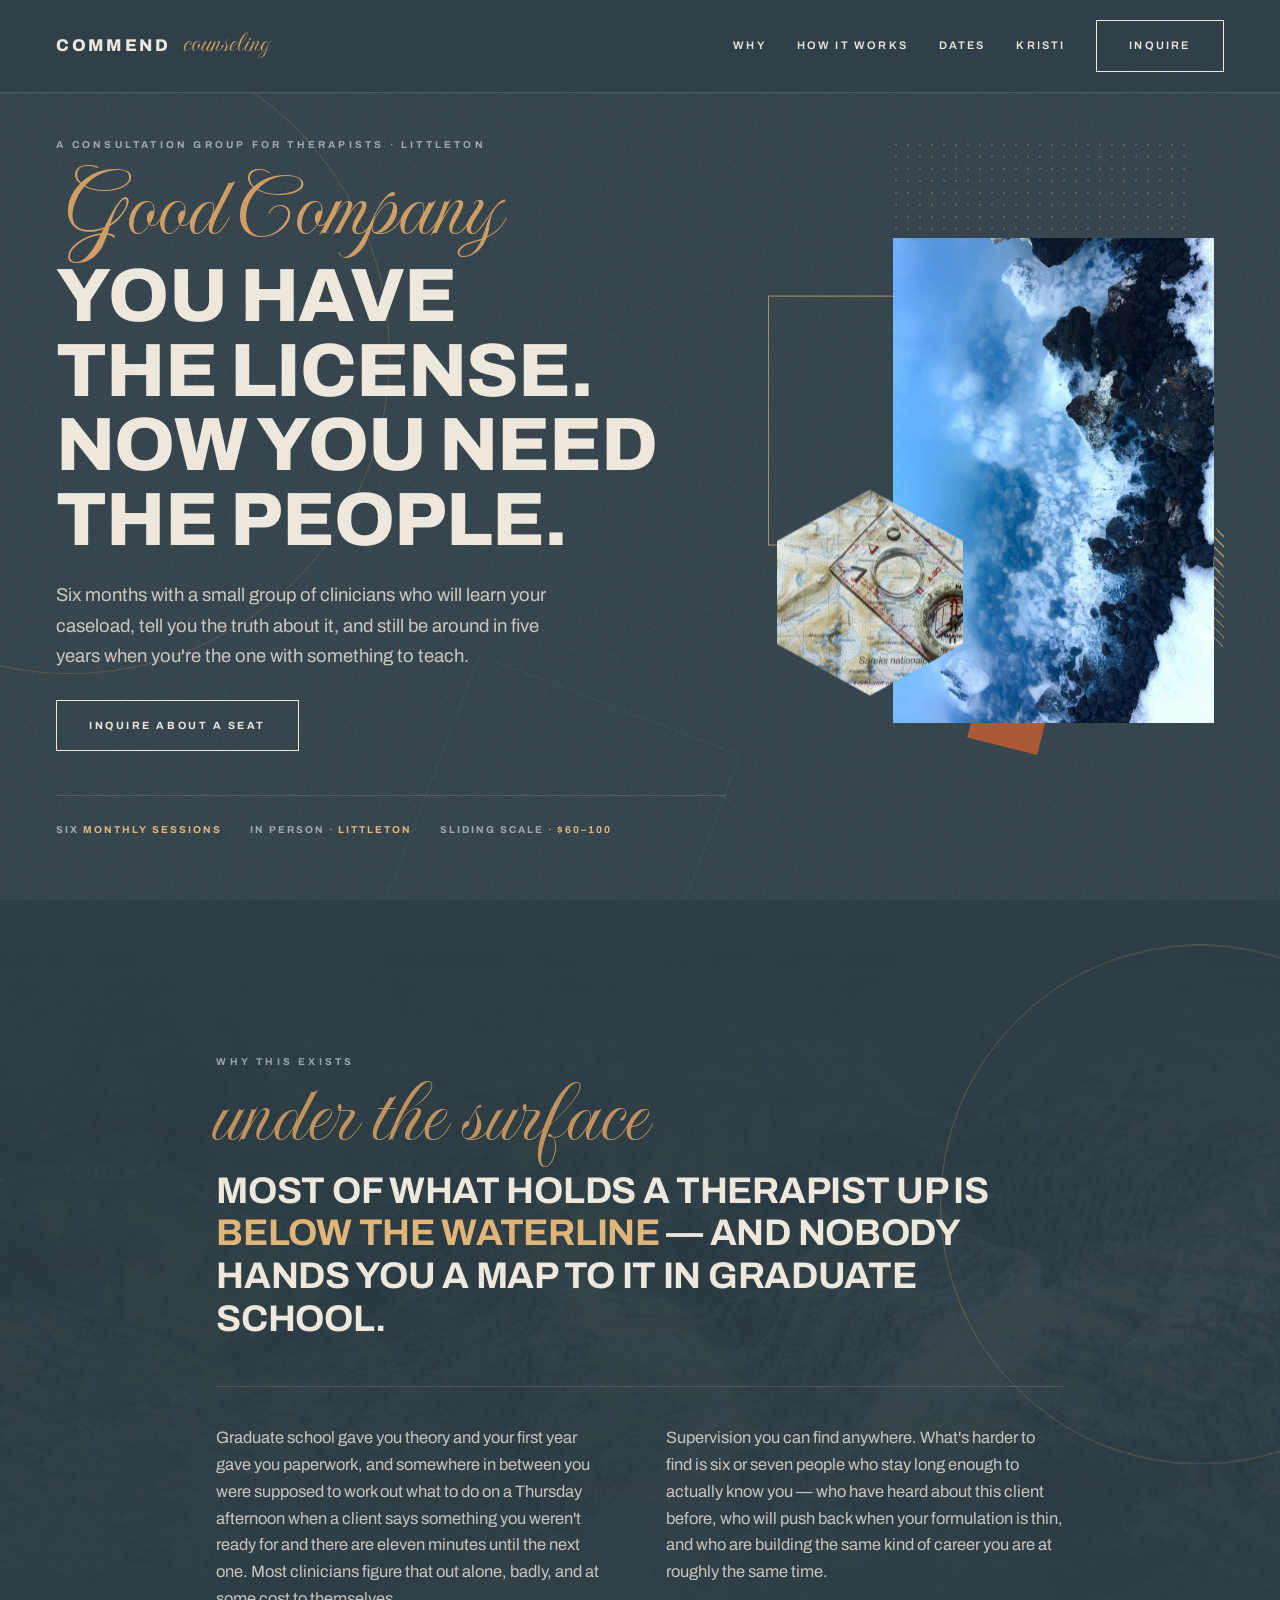
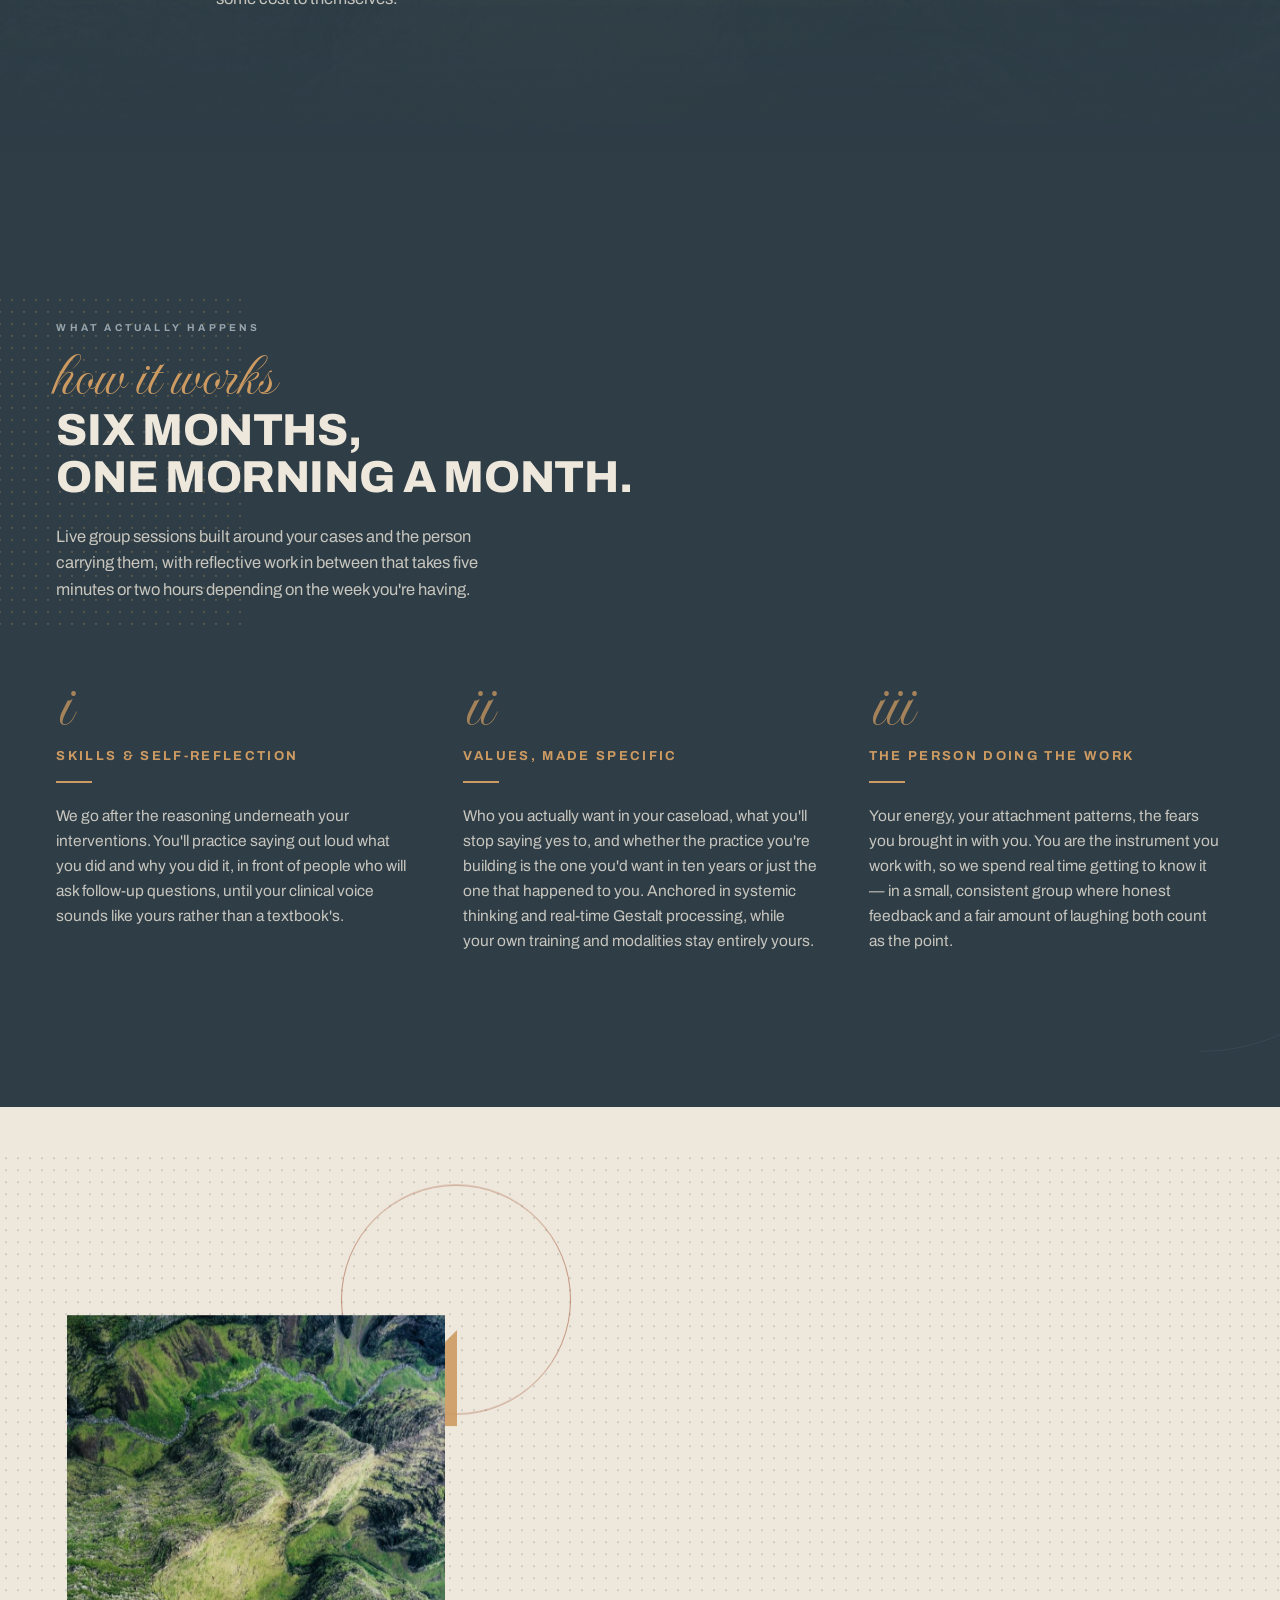
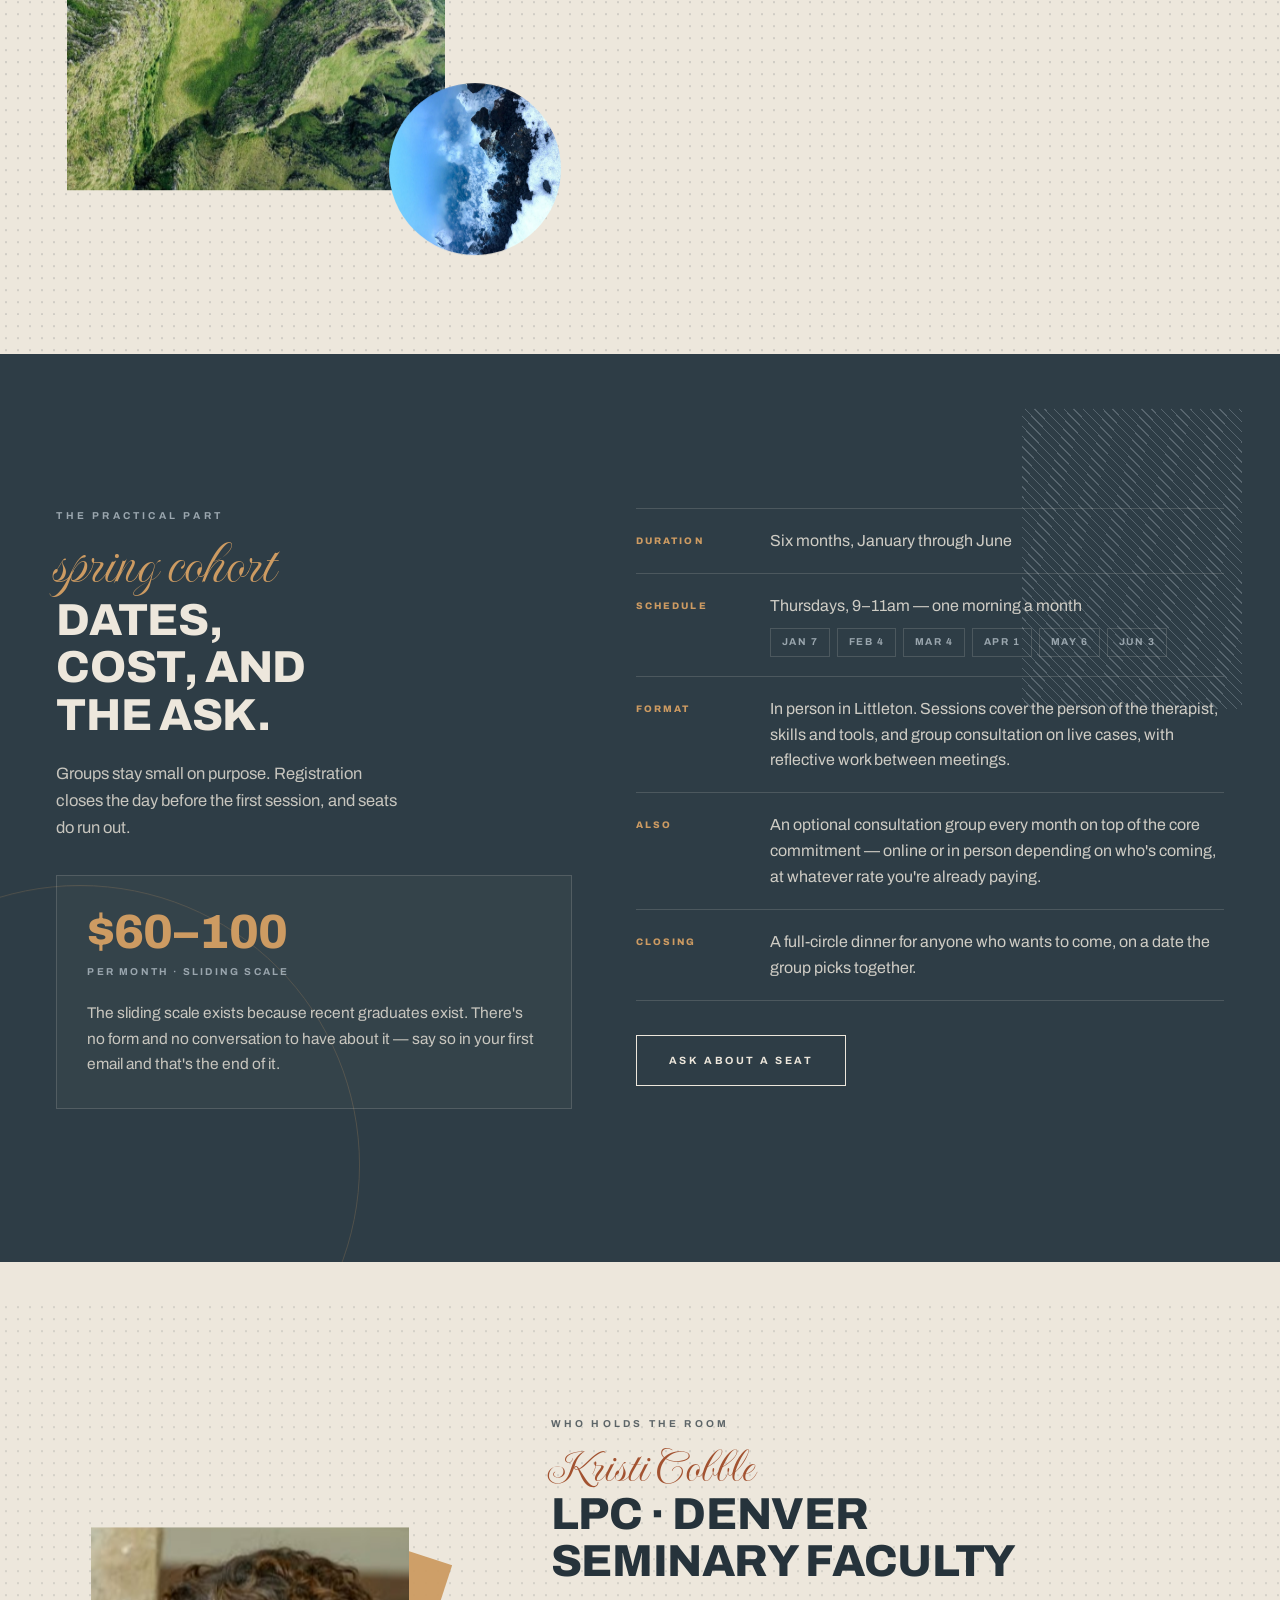
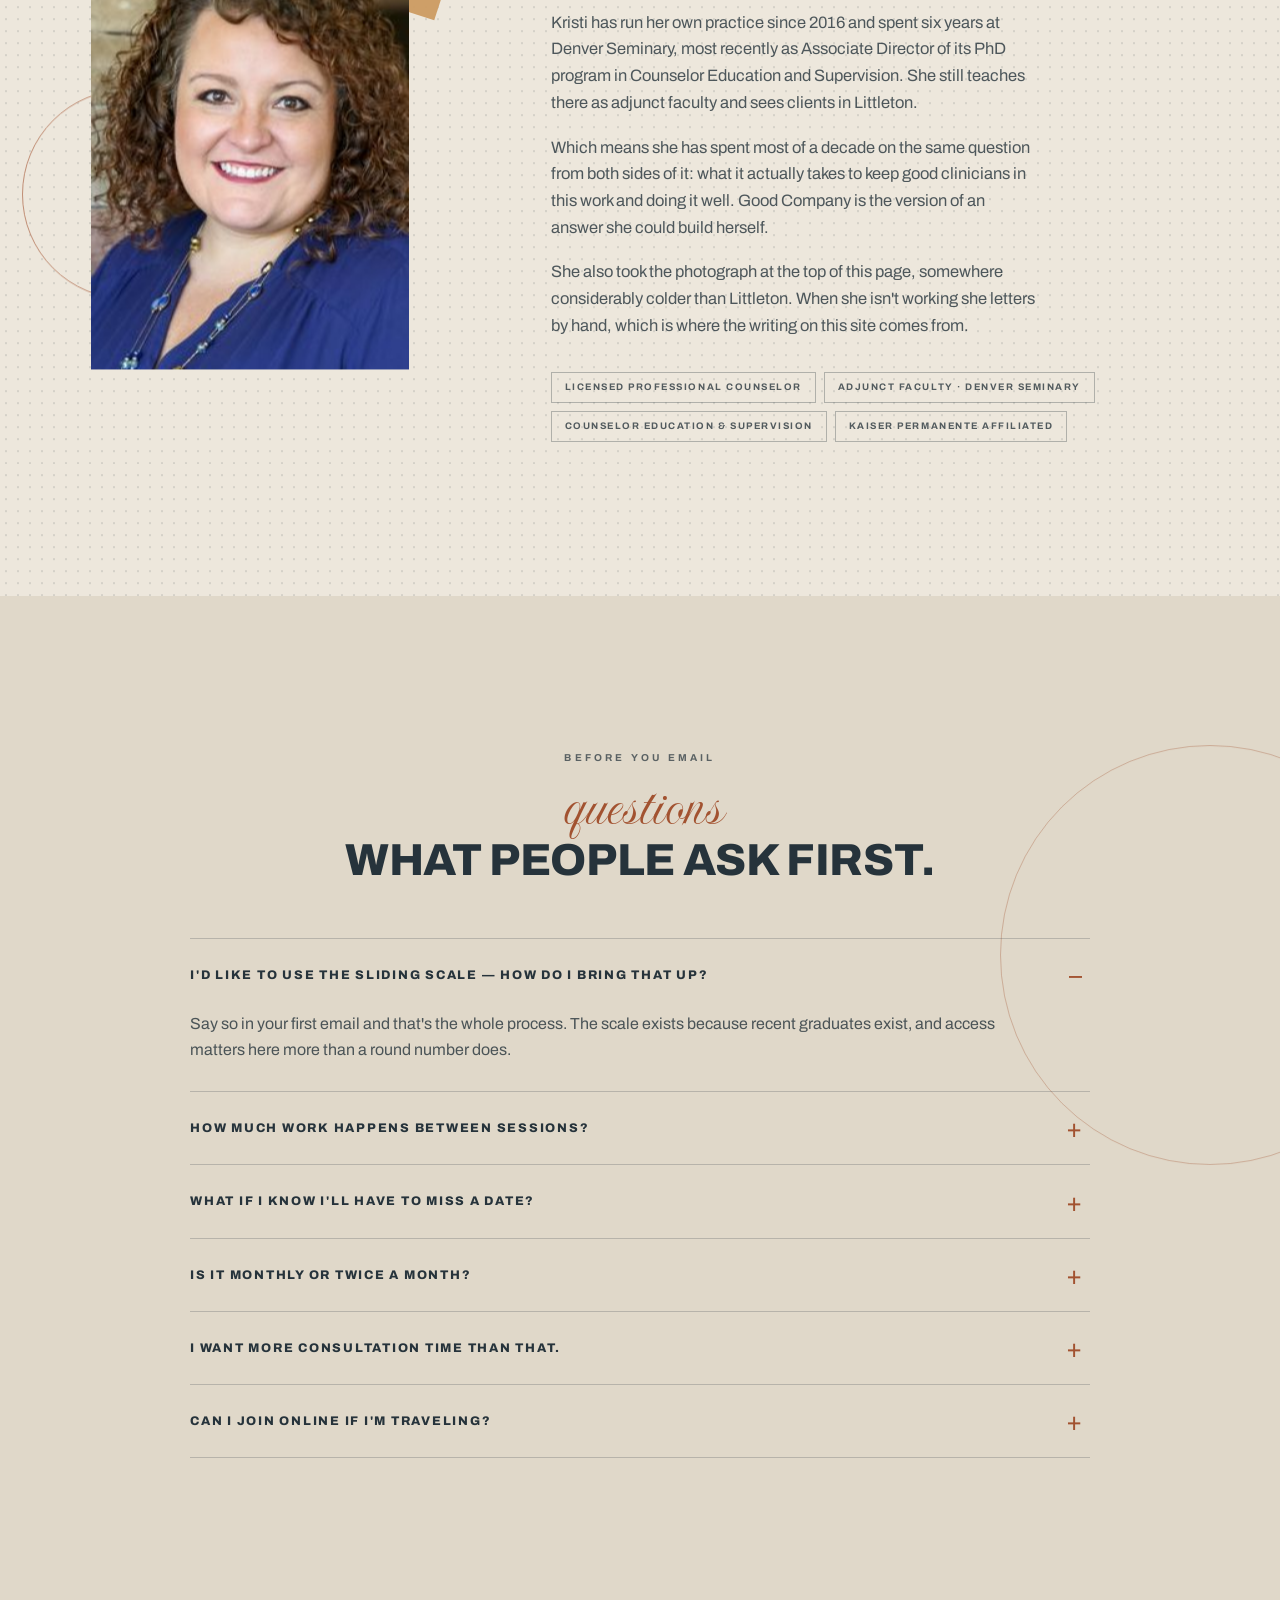
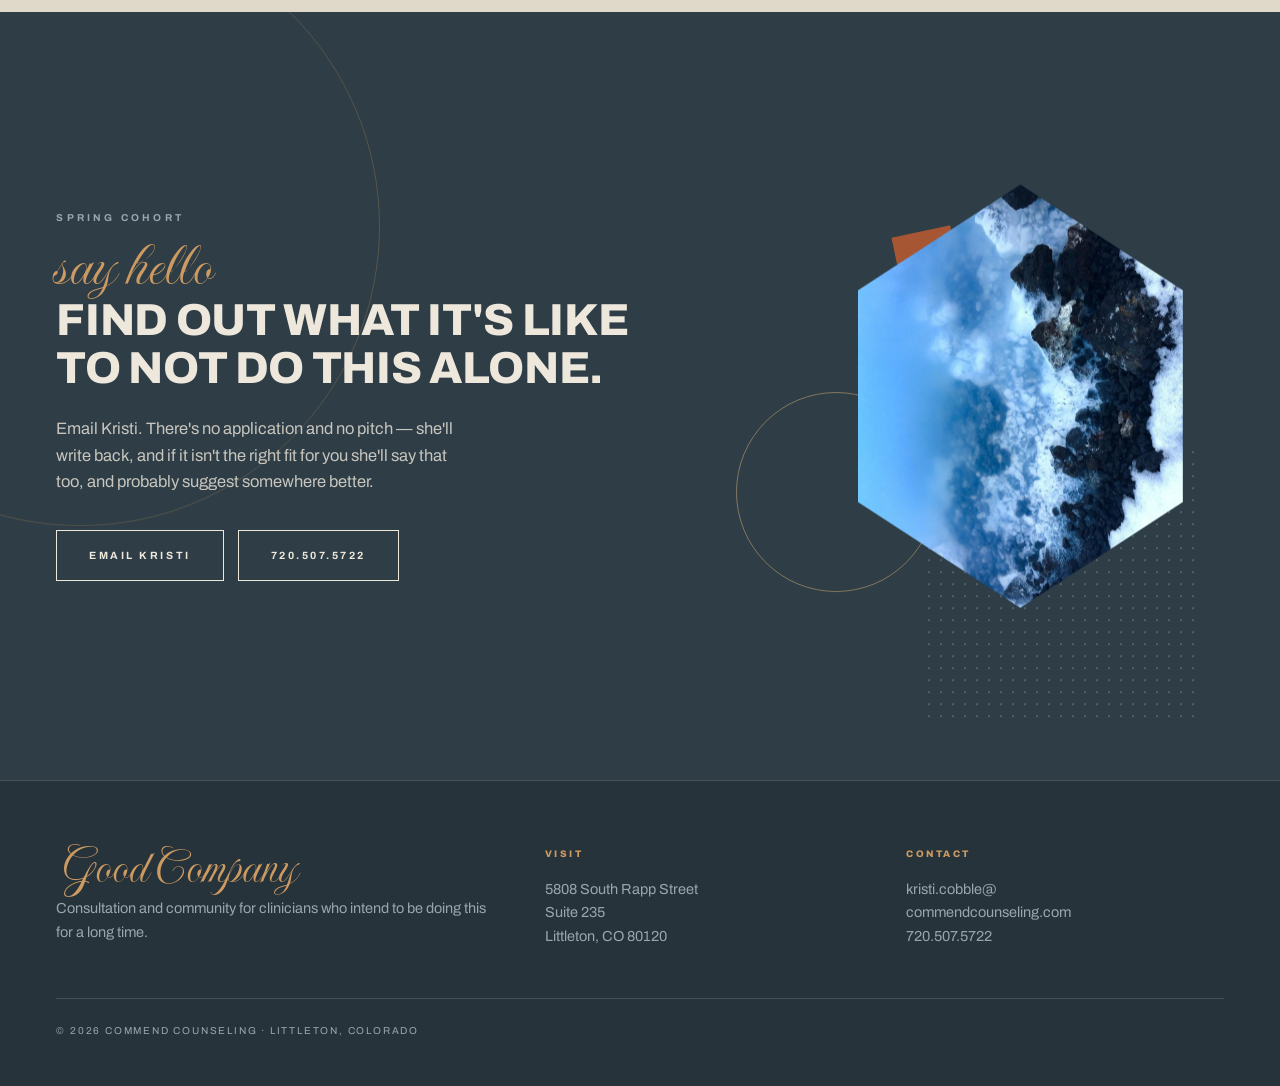
==== commit b4a011da: "Fix mobile nav button overflow" ====
--- a/index.html
+++ b/index.html
@@ -238,7 +238,7 @@
   .nav-links.open{display:flex}
   .nav-links a{padding:15px var(--gutter);width:100%;font-size:12px;letter-spacing:.2em;
     border-bottom:1px solid rgba(233,226,213,.07)}
-  .nav-links .btn{margin:10px var(--gutter) 2px;text-align:center;border-bottom:1.5px solid currentColor}
+  .nav-links .btn{display:block;width:auto;margin:12px var(--gutter) 6px;text-align:center}
 }
 
 @media(max-width:760px){
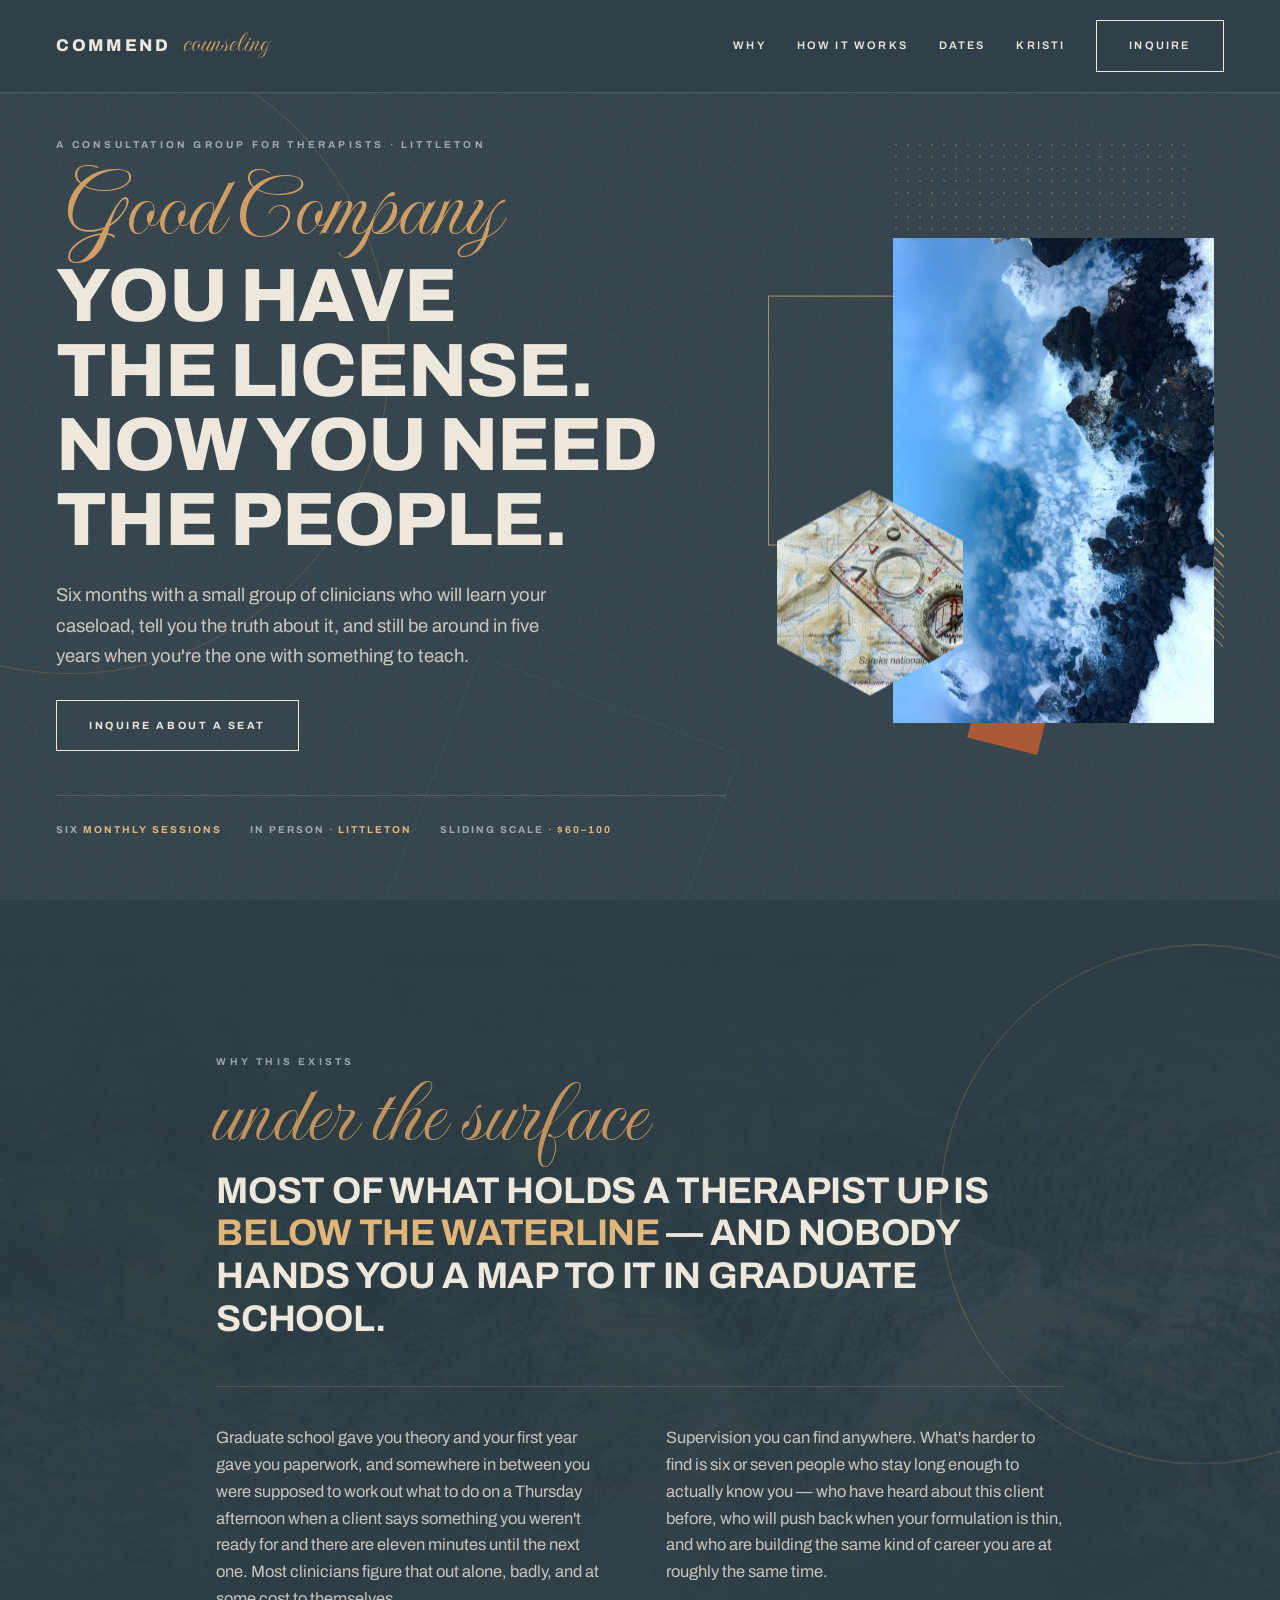
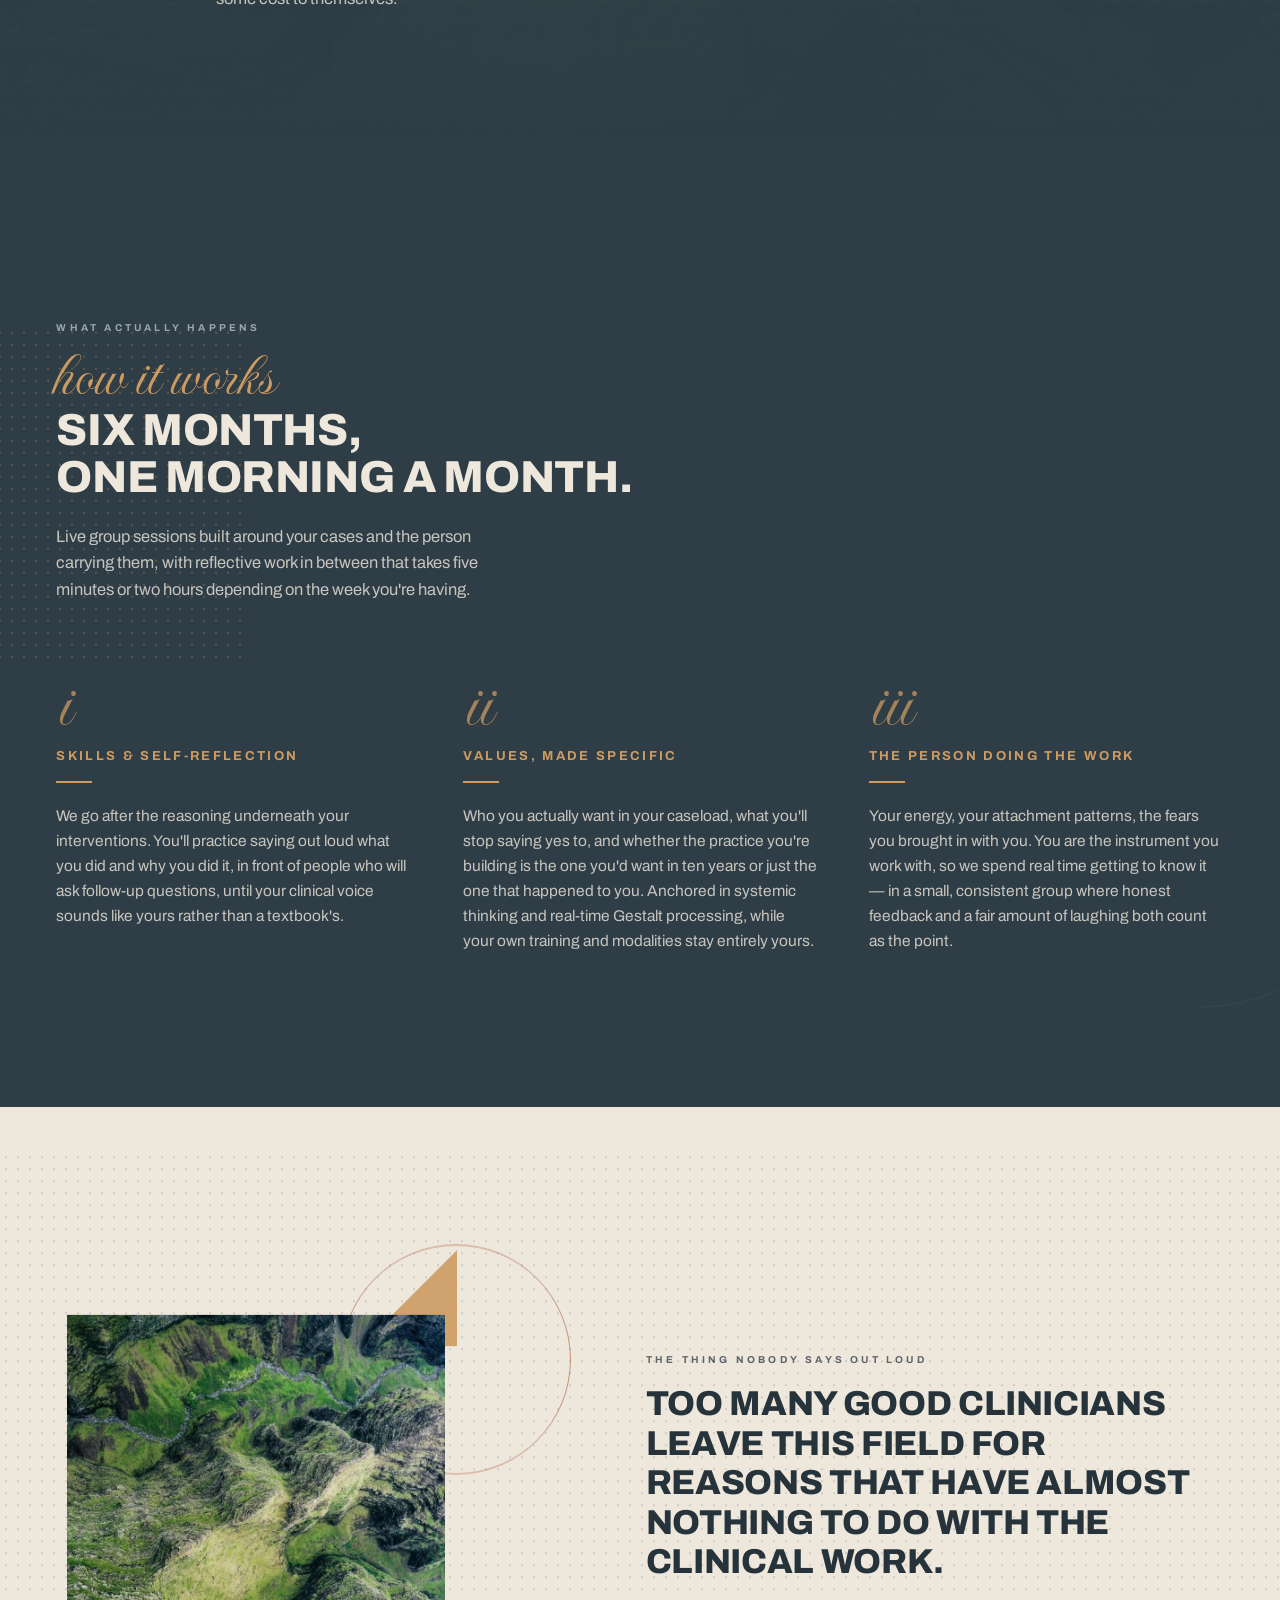
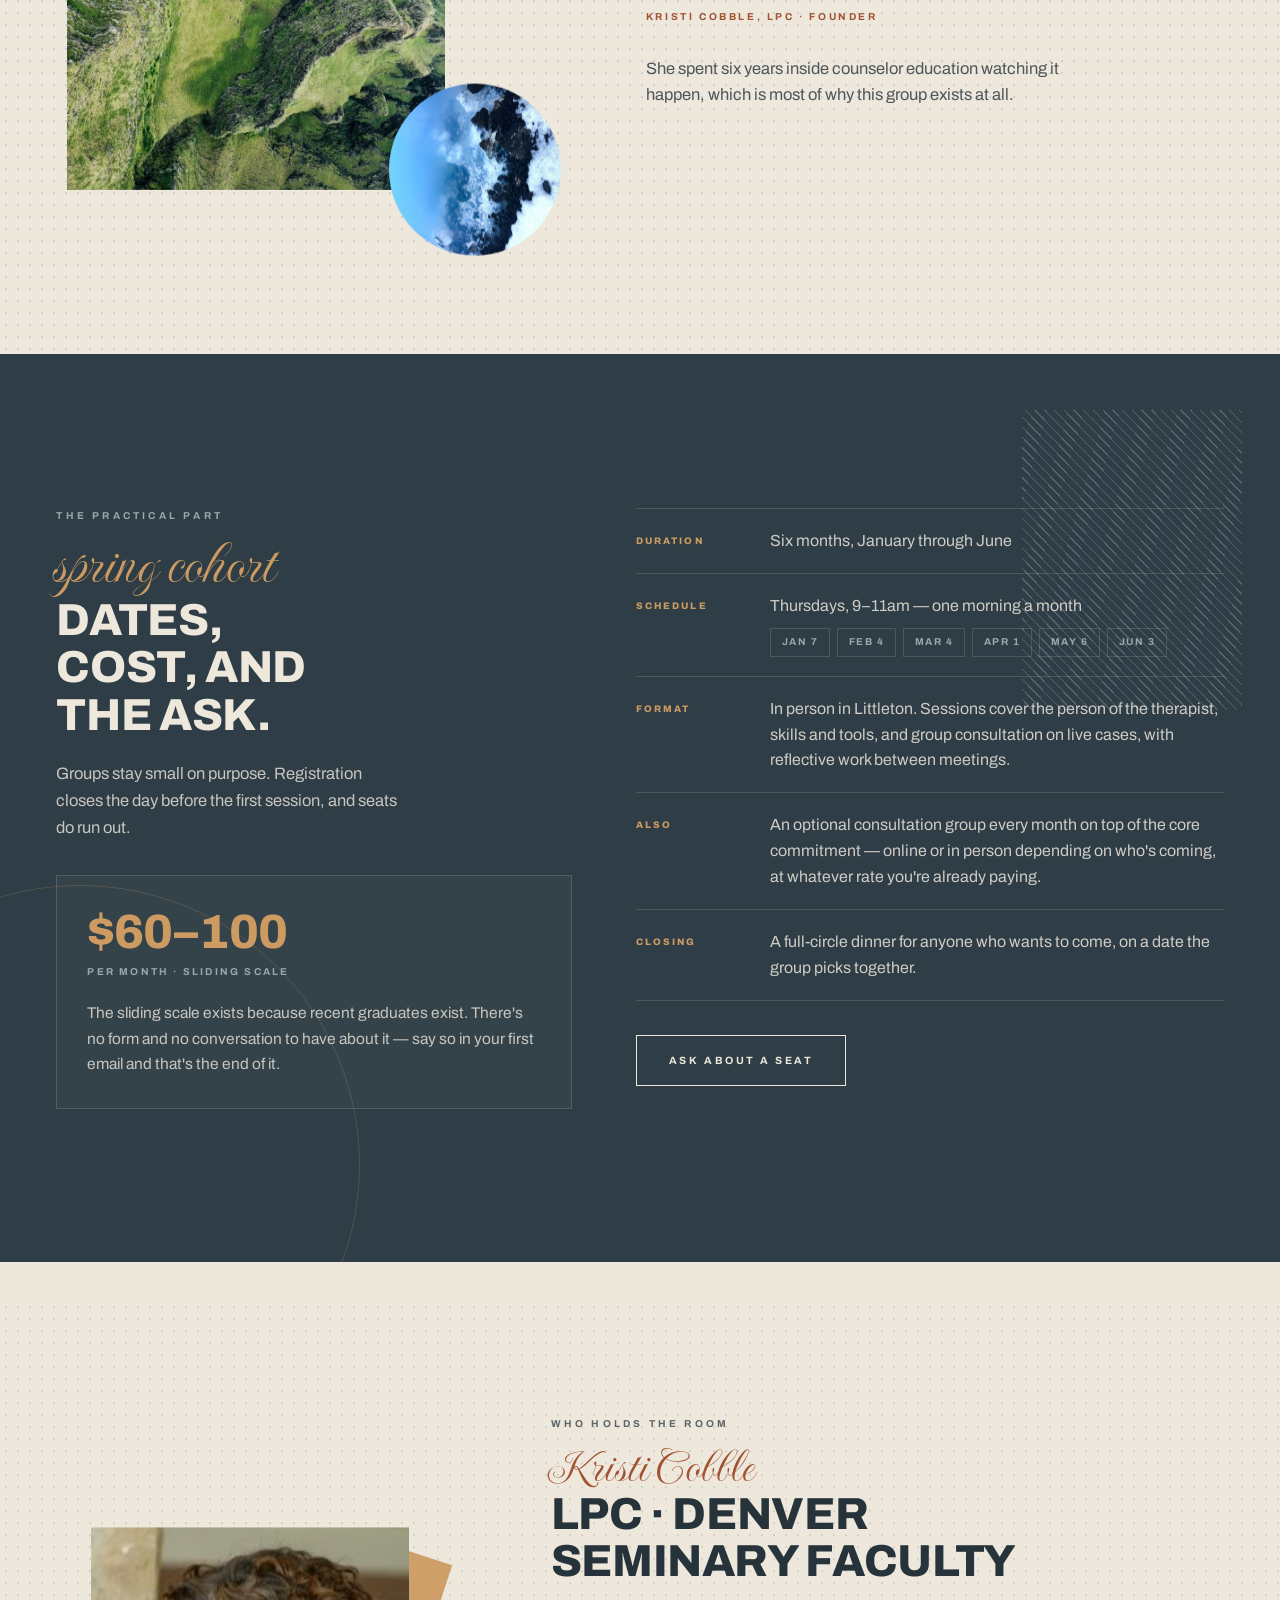
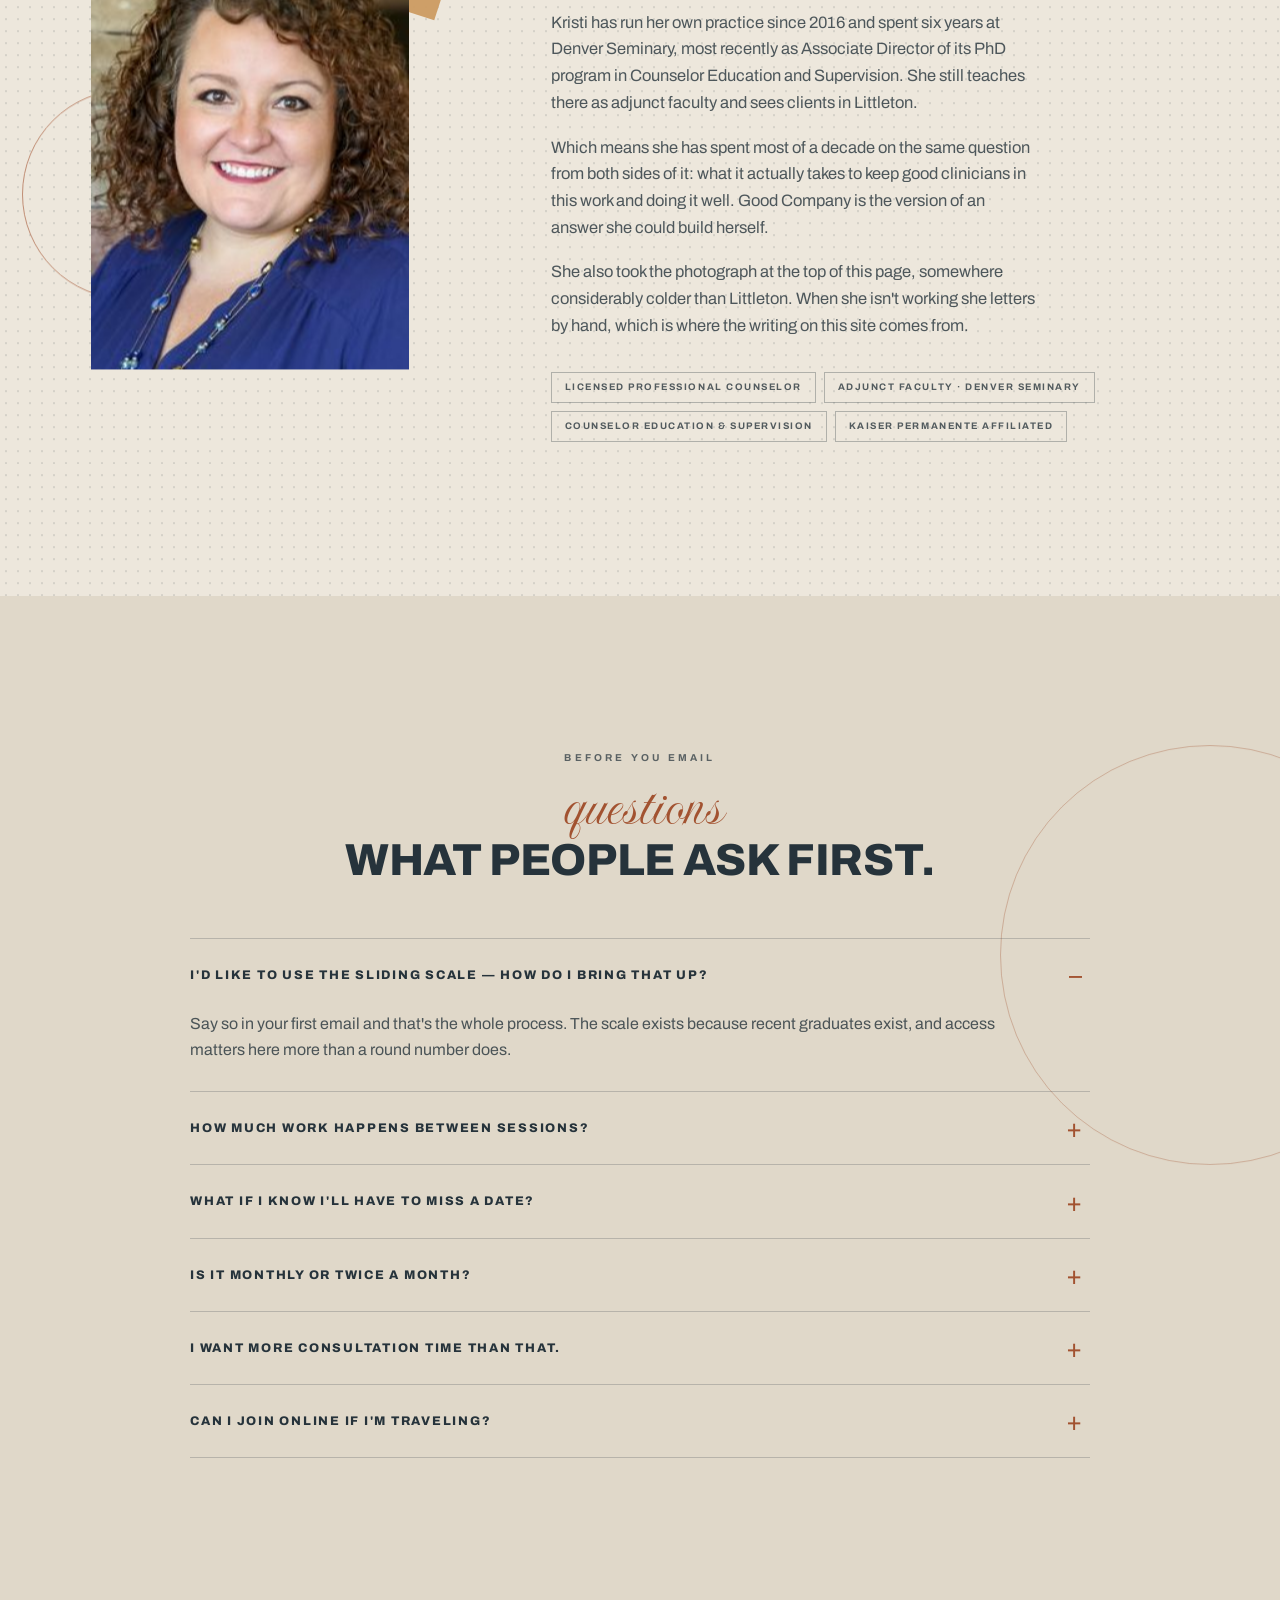
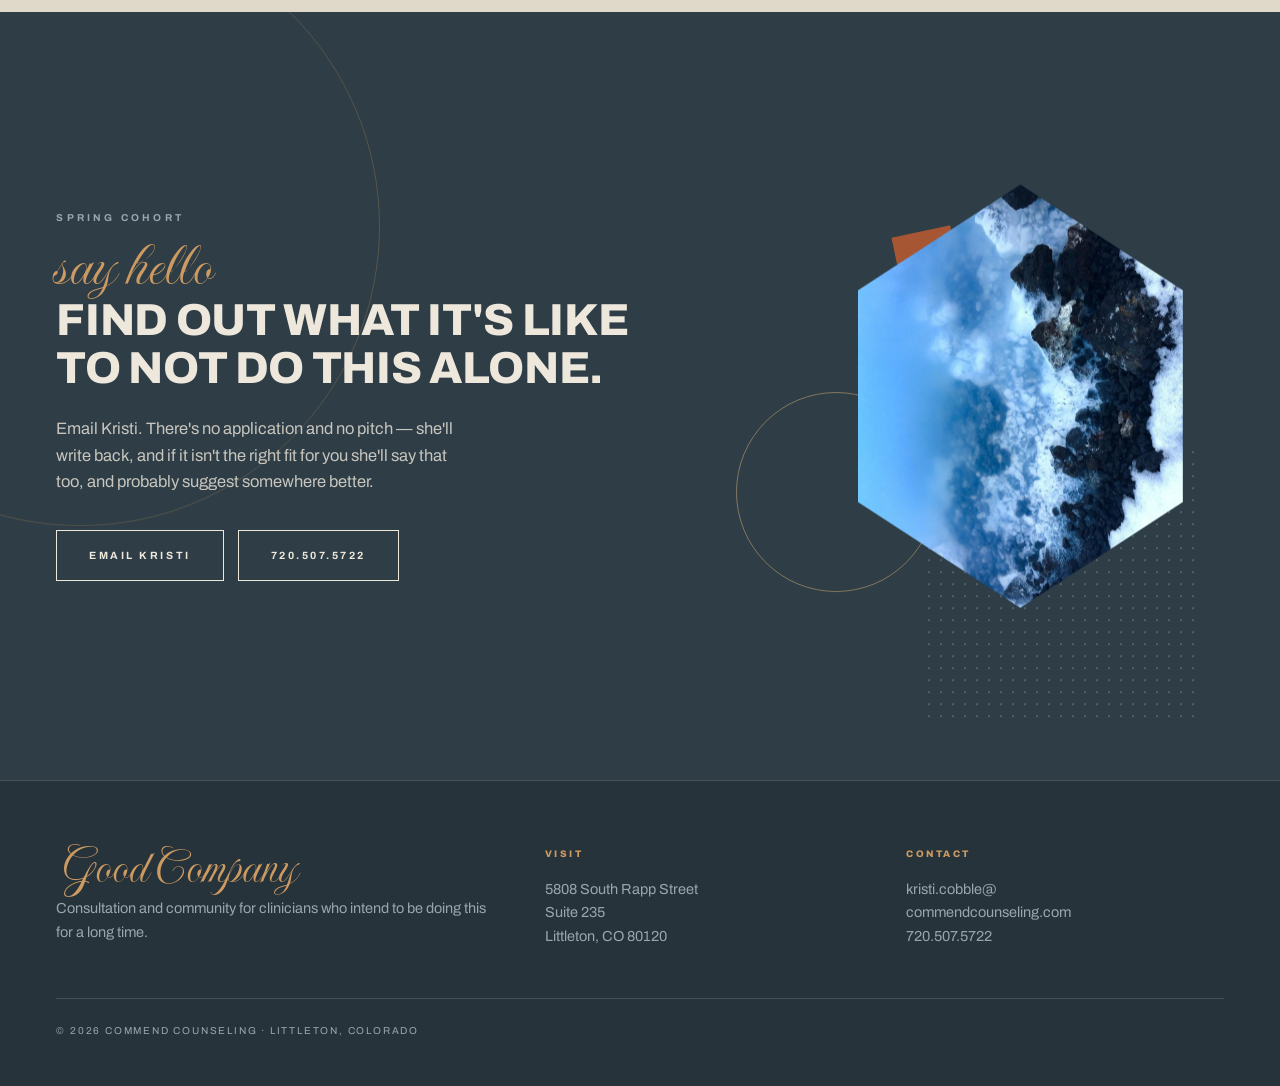
==== commit 74563bcb: "Mobile nav: fix button width, border, and nav gutter" ====
--- a/index.html
+++ b/index.html
@@ -236,9 +236,9 @@
     border-bottom:1px solid var(--line);flex-direction:column;align-items:stretch;
     gap:0;padding:4px 0 10px;display:none;box-shadow:0 22px 40px -22px rgba(0,0,0,.6)}
   .nav-links.open{display:flex}
-  .nav-links a{padding:15px var(--gutter);width:100%;font-size:12px;letter-spacing:.2em;
+  .nav-links a:not(.btn){padding:15px var(--gutter);width:100%;font-size:12px;letter-spacing:.2em;
     border-bottom:1px solid rgba(233,226,213,.07)}
-  .nav-links .btn{display:block;width:auto;margin:12px var(--gutter) 6px;text-align:center}
+  .nav-links .btn{display:block;width:auto;margin:14px var(--gutter) 10px;text-align:center;border:1.5px solid currentColor;padding:15px 20px}
 }
 
 @media(max-width:760px){
